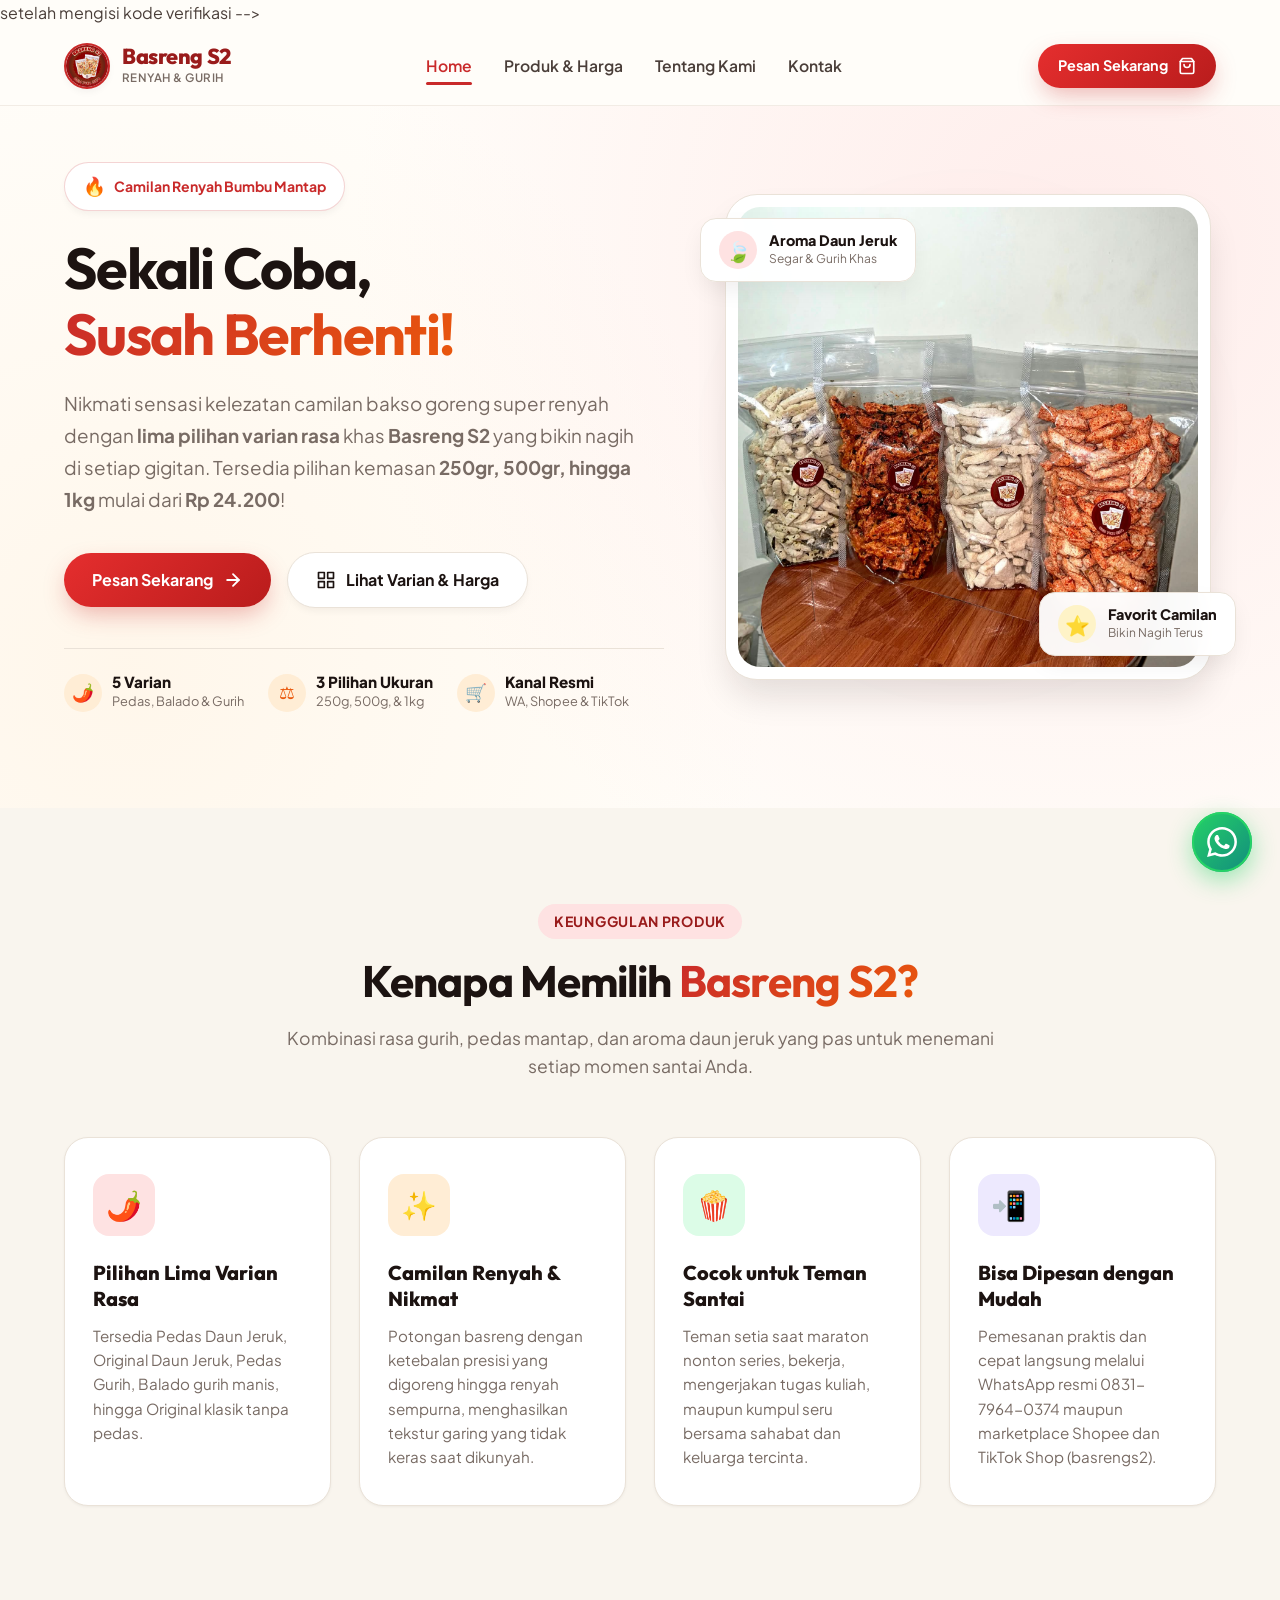
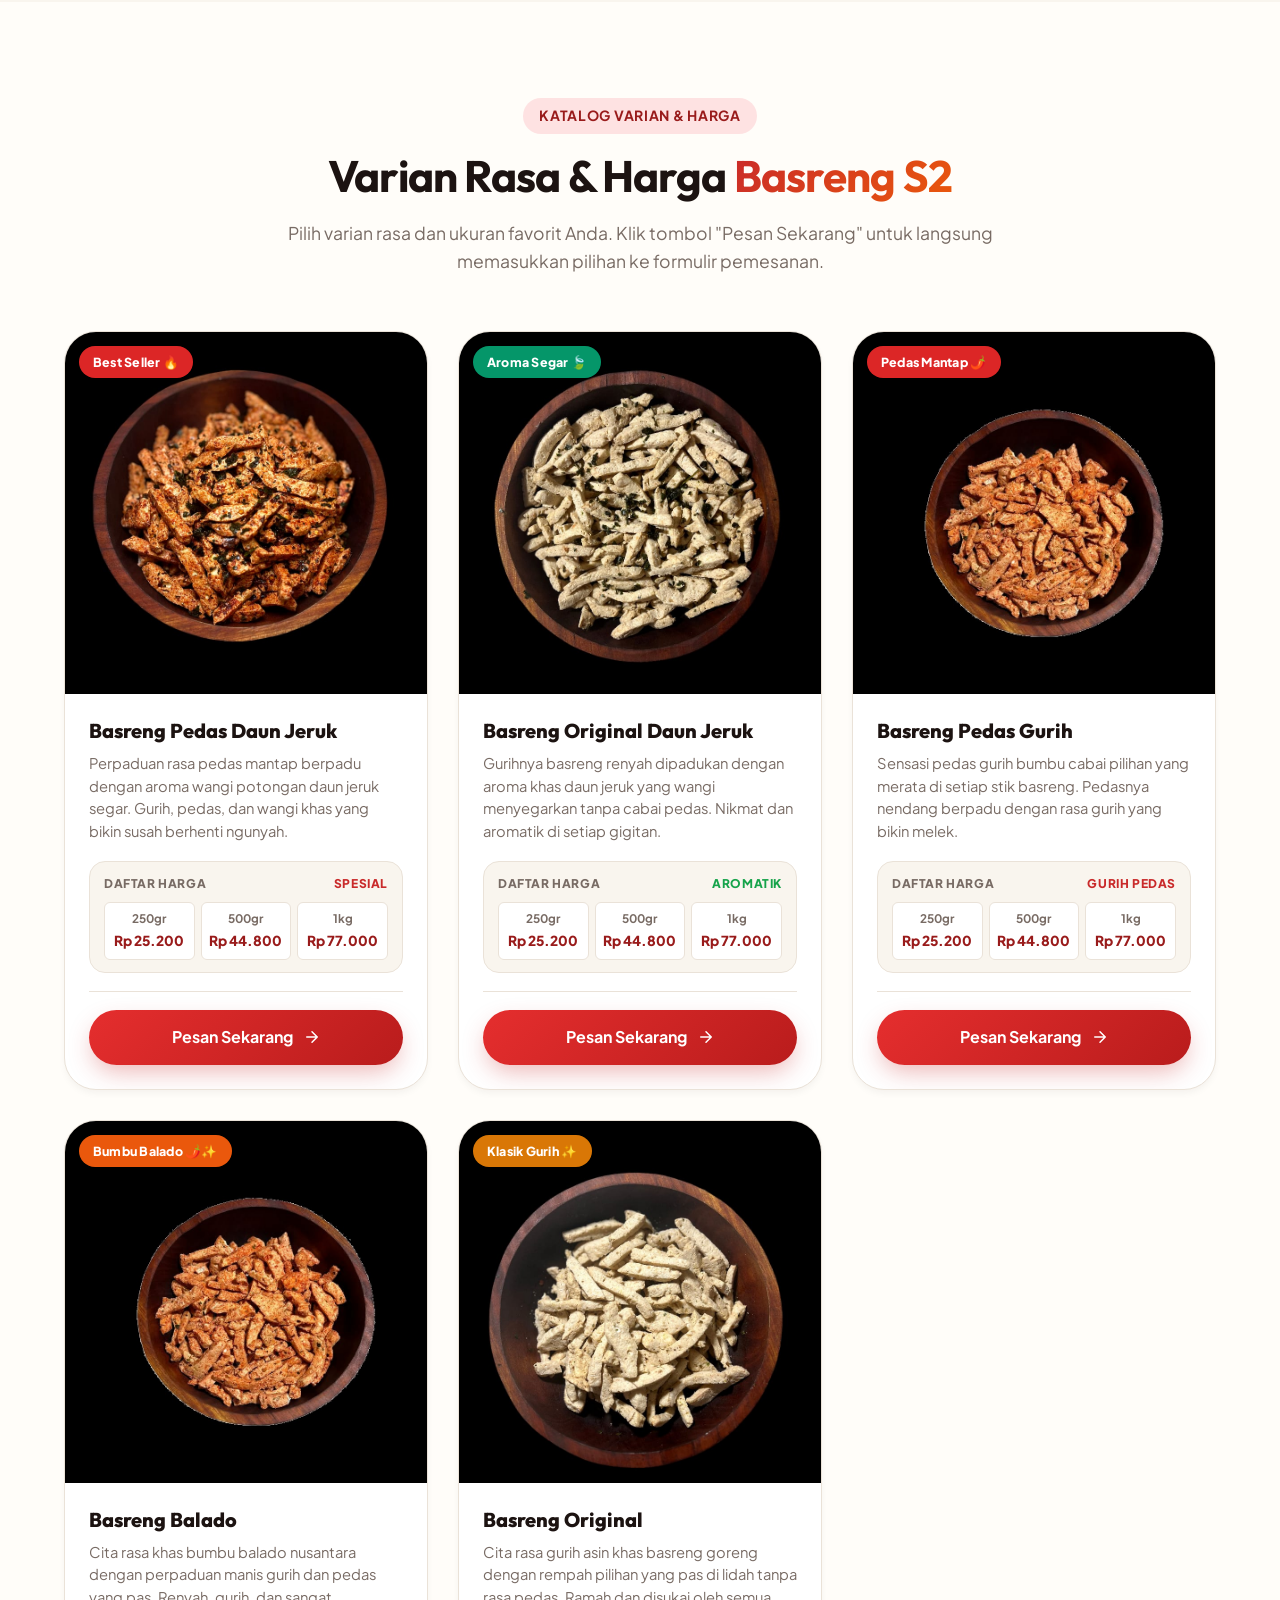
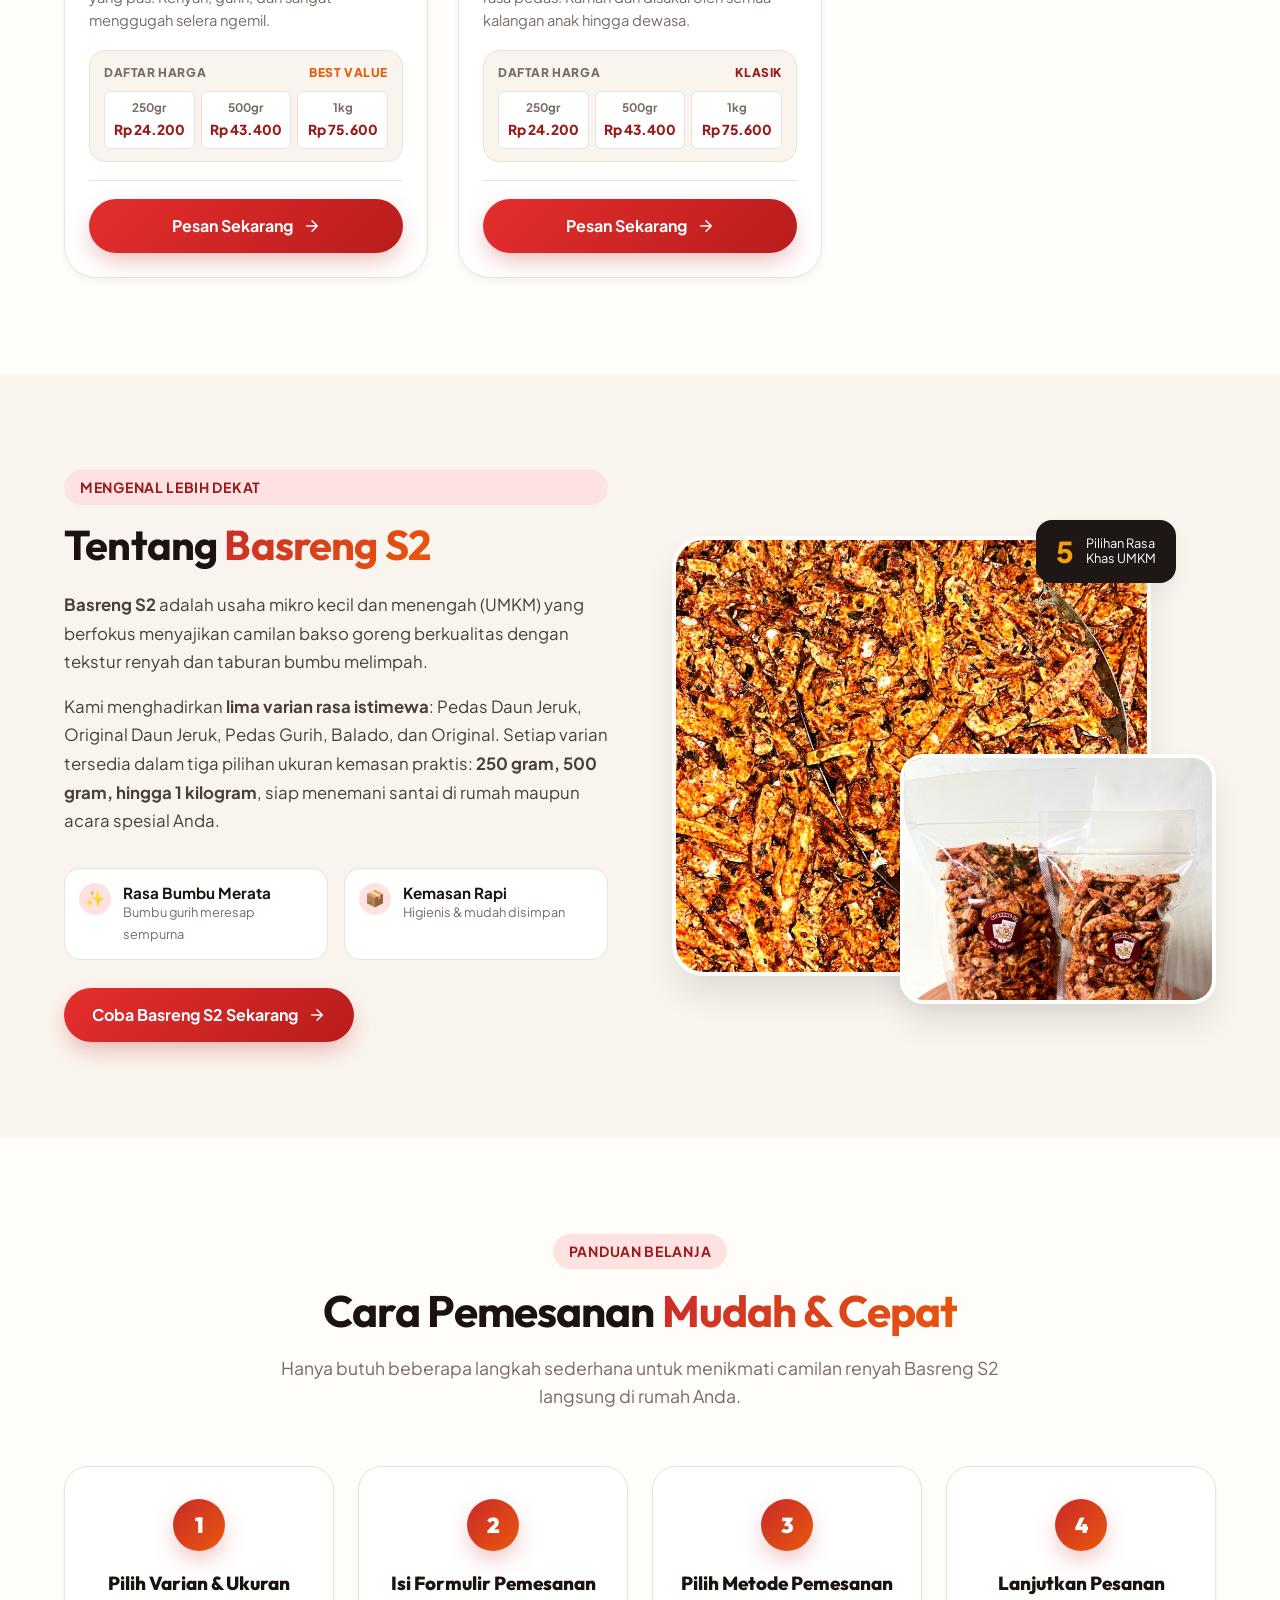
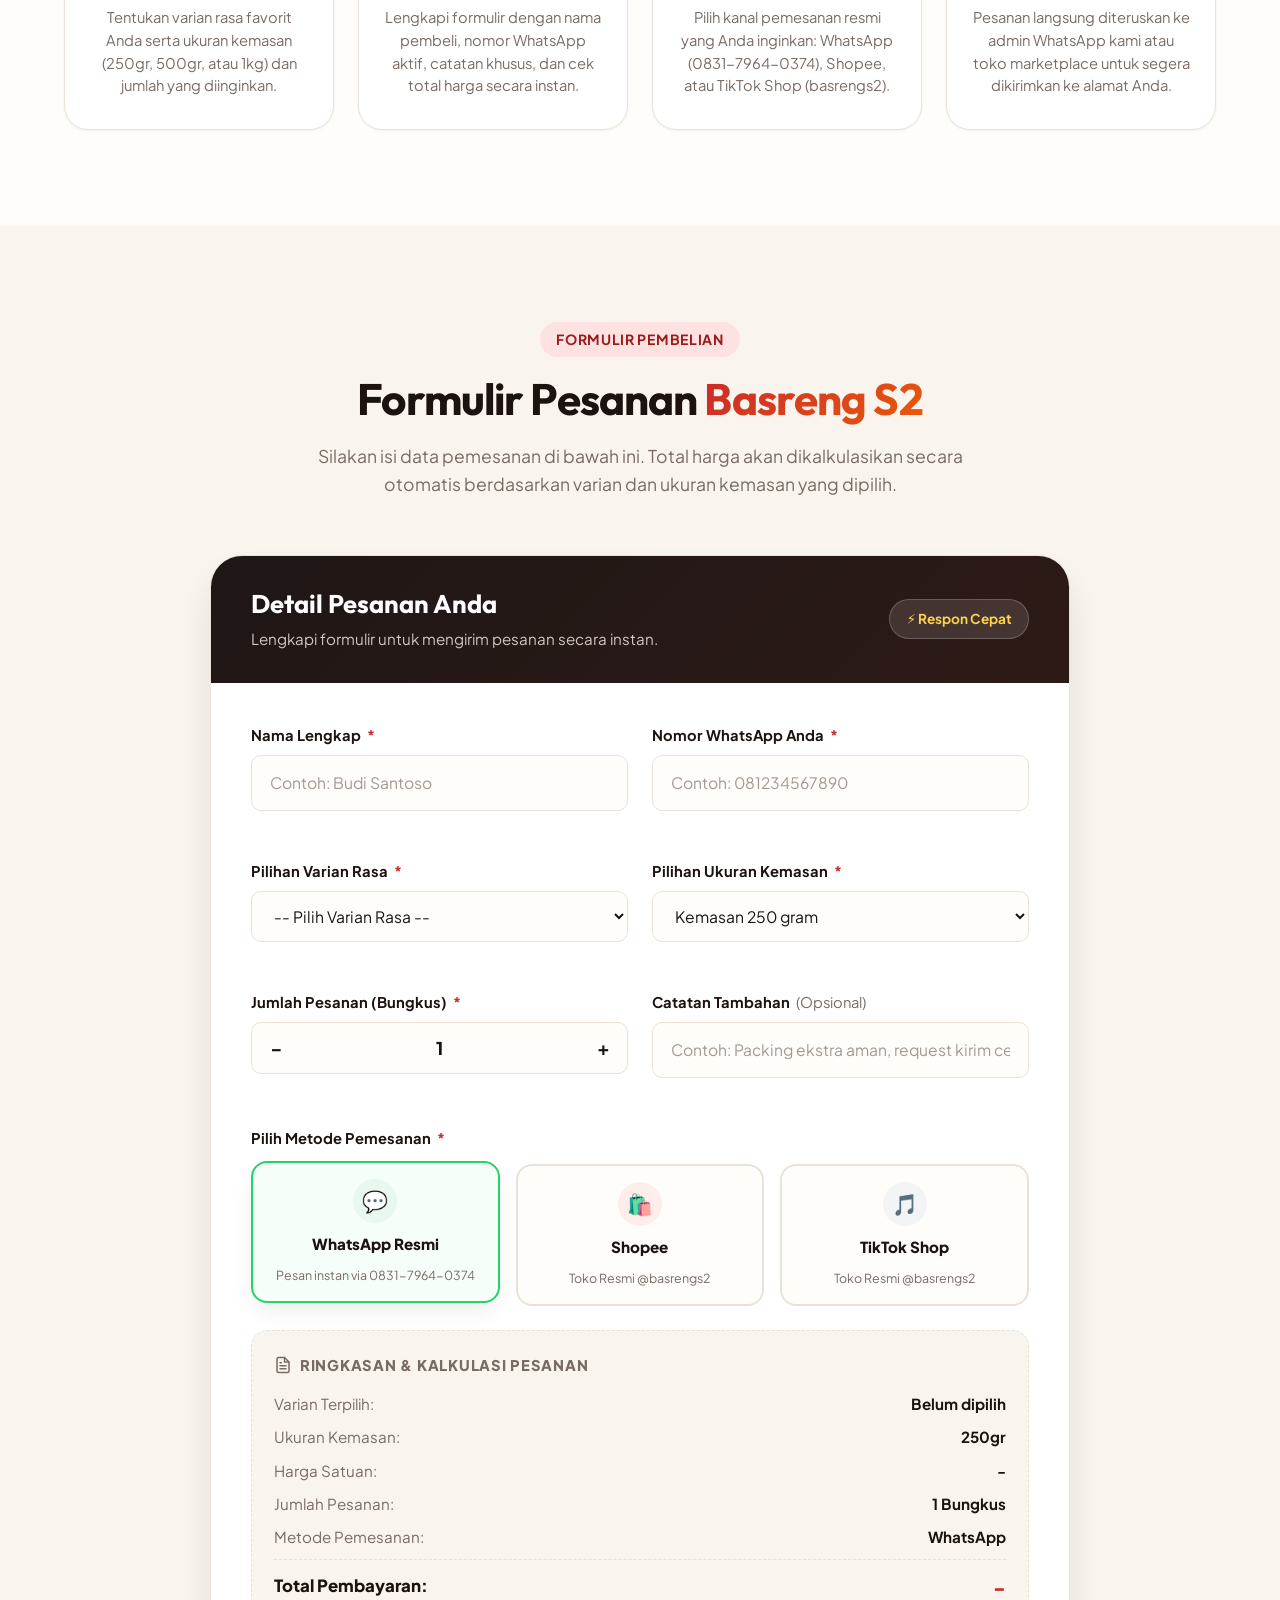
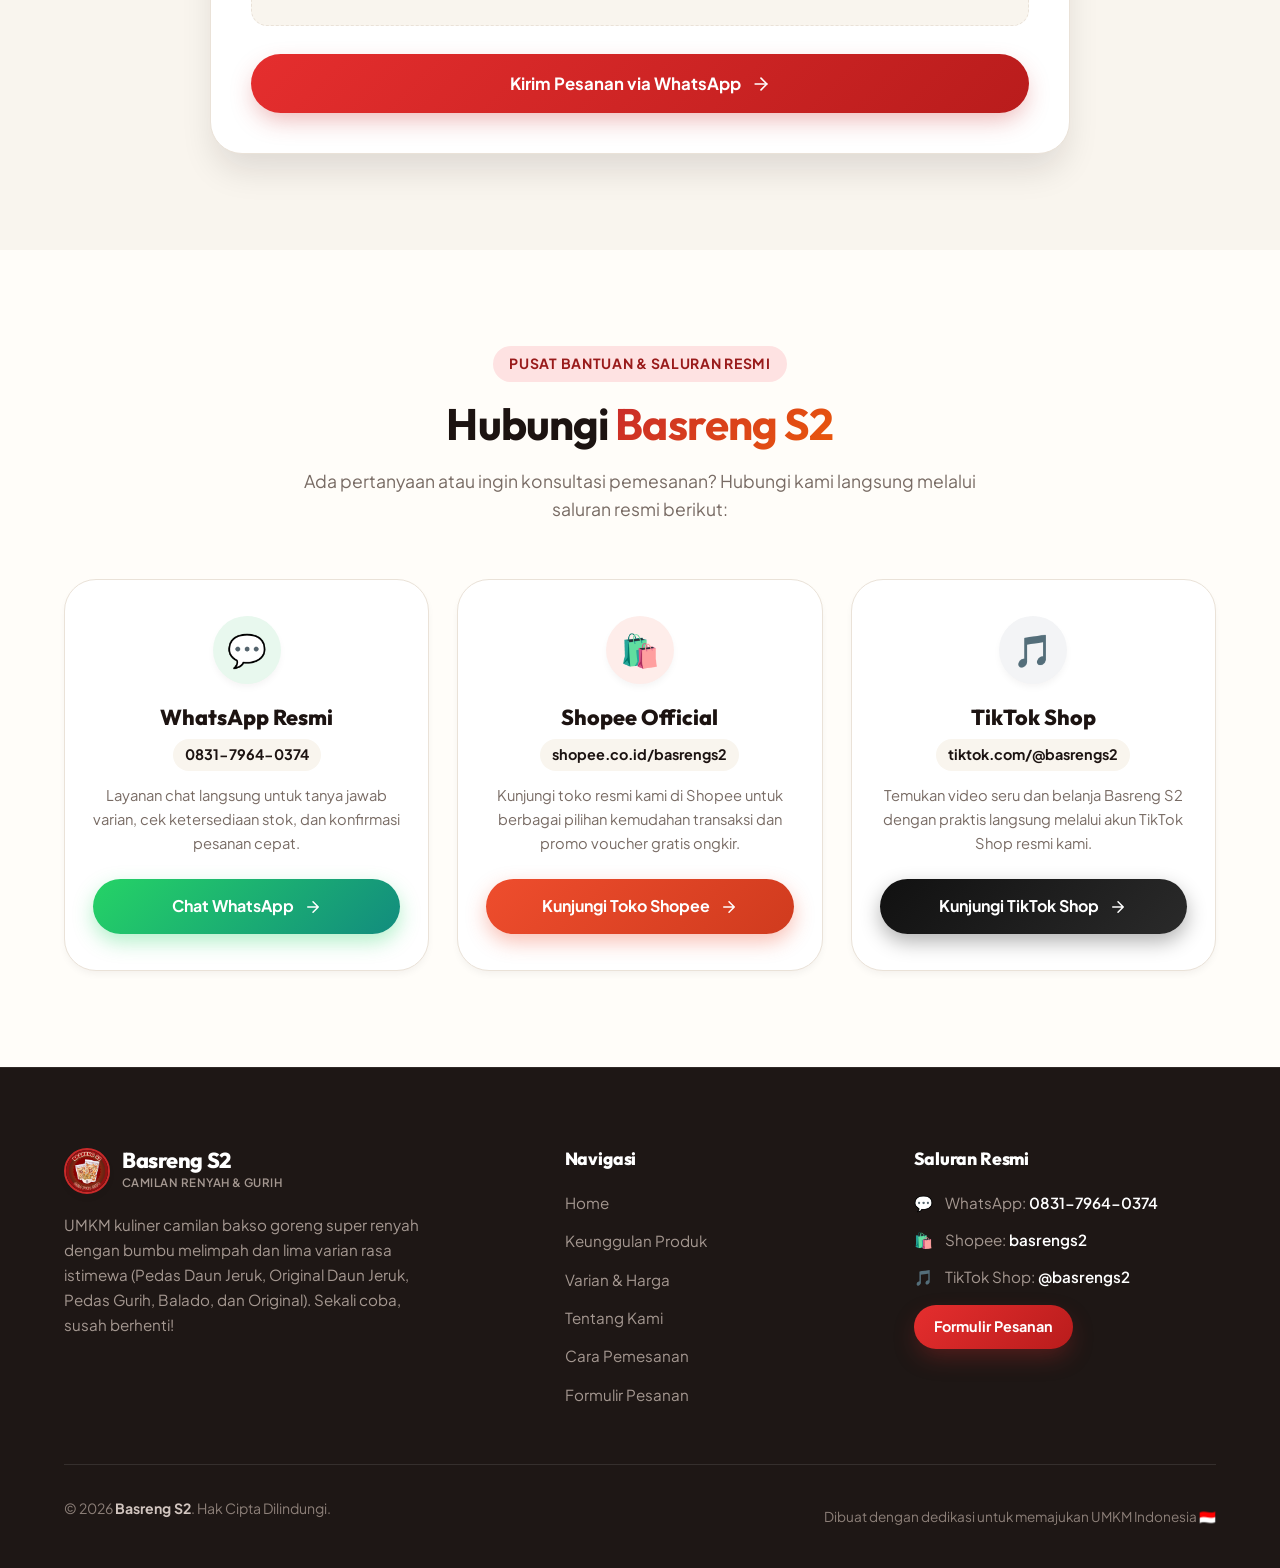
==== index.html @ bceb2425 "Add Schema.org JSON-LD structured data" ====
<!DOCTYPE html>
<html lang="id">
<head>
  <meta charset="UTF-8">
  <meta name="viewport" content="width=device-width, initial-scale=1.0">
  <meta name="description" content="Basreng S2 - Camilan bakso goreng super renyah dan gurih dengan 5 pilihan varian rasa favorit: Pedas Daun Jeruk, Original Daun Jeruk, Pedas Gurih, Balado, dan Original. Tersedia ukuran 250gr, 500gr, & 1kg. Sekali coba, susah berhenti!">
  <meta name="keywords" content="Basreng S2, basreng pedas daun jeruk, basreng balado, basreng pedas gurih, basreng original daun jeruk, basreng renyah, camilan gurih, UMKM basreng">
  <meta name="author" content="Basreng S2">

  <!-- Open Graph Meta Tags -->
  <meta property="og:title" content="Basreng S2 - Sekali Coba, Susah Berhenti!">
  <meta property="og:description" content="Camilan bakso goreng super renyah dengan 5 pilihan varian rasa nikmat dan 3 pilihan kemasan (250gr, 500gr, 1kg). Pesan mudah via WhatsApp, Shopee & TikTok Shop.">
  <meta property="og:image" content="img/foto5.jpeg">
  <meta property="og:type" content="website">

  <title>Basreng S2 - Sekali Coba, Susah Berhenti! | Camilan Bakso Goreng Renyah</title>

  <!-- Favicon -->
  <link rel="icon" type="image/png" href="img/favicon.png">

  <!-- Google Search Console Verification: Hapus tanda komentar <!-- dan --> setelah mengisi kode verifikasi -->
  <!-- <meta name="google-site-verification" content="ISI_KODE_DARI_GOOGLE"> -->

  <!-- Main Stylesheet -->
  <link rel="stylesheet" href="css/style.css">

  <!-- Schema.org Structured Data (JSON-LD) -->
  <script type="application/ld+json">
  {
    "@context": "https://schema.org",
    "@type": "Organization",
    "name": "Basreng S2",
    "url": "https://basrengs2.vercel.app/",
    "logo": "https://basrengs2.vercel.app/img/logo.png",
    "description": "Basreng S2 - Camilan bakso goreng super renyah dan gurih dengan 5 pilihan varian rasa favorit: Pedas Daun Jeruk, Original Daun Jeruk, Pedas Gurih, Balado, dan Original.",
    "telephone": "+6283179640374",
    "contactPoint": {
      "@type": "ContactPoint",
      "contactType": "customer service",
      "telephone": "+62-831-7964-0374",
      "availableLanguage": "Indonesian"
    },
    "sameAs": [
      "https://shopee.co.id/basrengs2",
      "https://www.tiktok.com/@basrengs2"
    ]
  }
  </script>
</head>
<body>

  <!-- ========================================================================
       A. NAVBAR
       ======================================================================== -->
  <header class="site-header" id="navbar">
    <div class="container navbar-container">
      <!-- Brand Logo -->
      <a href="#home" class="brand-logo" aria-label="Beranda Basreng S2">
        <div class="brand-emblem">
          <img src="img/logo-circle.png" alt="Logo Basreng S2" width="46" height="46">
        </div>
        <div class="brand-text">
          <span class="brand-name">Basreng S2</span>
          <span class="brand-tagline">Renyah & Gurih</span>
        </div>
      </a>

      <!-- Navigation Links -->
      <nav class="nav-menu" id="nav-menu" aria-label="Menu Utama">
        <a href="#home" class="nav-link active">Home</a>
        <a href="#katalog" class="nav-link">Produk & Harga</a>
        <a href="#tentang" class="nav-link">Tentang Kami</a>
        <a href="#kontak" class="nav-link">Kontak</a>
      </nav>

      <!-- Action Button & Mobile Hamburger -->
      <div class="nav-actions">
        <a href="#order" class="btn btn-primary btn-sm">
          <span>Pesan Sekarang</span>
          <svg width="18" height="18" viewBox="0 0 24 24" fill="none" stroke="currentColor" stroke-width="2.2" stroke-linecap="round" stroke-linejoin="round">
            <path d="M6 2L3 6v14a2 2 0 0 0 2 2h14a2 2 0 0 0 2-2V6l-3-4z"></path>
            <line x1="3" y1="6" x2="21" y2="6"></line>
            <path d="M16 10a4 4 0 0 1-8 0"></path>
          </svg>
        </a>

        <!-- Mobile Menu Toggle Button -->
        <button class="mobile-toggle" aria-label="Buka Menu Navigasi" aria-expanded="false">
          <span></span>
          <span></span>
          <span></span>
        </button>
      </div>
    </div>
  </header>

  <main>
    <!-- ======================================================================
         B. HERO SECTION
         ====================================================================== -->
    <section class="hero-section" id="home">
      <div class="container">
        <div class="hero-grid">
          <!-- Text Content -->
          <div class="hero-content reveal-fade-up">
            <div class="hero-pill">
              <span class="fire-icon">🔥</span>
              <span>Camilan Renyah Bumbu Mantap</span>
            </div>

            <h1 class="hero-headline">
              Sekali Coba, <br>
              <span class="text-gradient">Susah Berhenti!</span>
            </h1>

            <p class="hero-subheadline">
              Nikmati sensasi kelezatan camilan bakso goreng super renyah dengan <strong>lima pilihan varian rasa</strong> khas <strong>Basreng S2</strong> yang bikin nagih di setiap gigitan. Tersedia pilihan kemasan <strong>250gr, 500gr, hingga 1kg</strong> mulai dari <strong>Rp 24.200</strong>!
            </p>

            <div class="hero-ctas">
              <a href="#order" class="btn btn-primary">
                <span>Pesan Sekarang</span>
                <svg width="20" height="20" viewBox="0 0 24 24" fill="none" stroke="currentColor" stroke-width="2.2" stroke-linecap="round" stroke-linejoin="round">
                  <line x1="5" y1="12" x2="19" y2="12"></line>
                  <polyline points="12 5 19 12 12 19"></polyline>
                </svg>
              </a>
              <a href="#katalog" class="btn btn-secondary">
                <svg width="20" height="20" viewBox="0 0 24 24" fill="none" stroke="currentColor" stroke-width="2" stroke-linecap="round" stroke-linejoin="round">
                  <rect x="3" y="3" width="7" height="7"></rect>
                  <rect x="14" y="3" width="7" height="7"></rect>
                  <rect x="14" y="14" width="7" height="7"></rect>
                  <rect x="3" y="14" width="7" height="7"></rect>
                </svg>
                <span>Lihat Varian & Harga</span>
              </a>
            </div>

            <!-- Trust Bar / Highlights -->
            <div class="hero-trust-bar">
              <div class="trust-item">
                <div class="trust-item-icon">🌶️</div>
                <div class="trust-item-text">
                  <span class="trust-title">5 Varian</span>
                  <span class="trust-desc">Pedas, Balado & Gurih</span>
                </div>
              </div>
              <div class="trust-item">
                <div class="trust-item-icon">⚖️</div>
                <div class="trust-item-text">
                  <span class="trust-title">3 Pilihan Ukuran</span>
                  <span class="trust-desc">250g, 500g, & 1kg</span>
                </div>
              </div>
              <div class="trust-item">
                <div class="trust-item-icon">🛒</div>
                <div class="trust-item-text">
                  <span class="trust-title">Kanal Resmi</span>
                  <span class="trust-desc">WA, Shopee & TikTok</span>
                </div>
              </div>
            </div>
          </div>

          <!-- Hero Media Showcase -->
          <div class="hero-media-wrapper reveal-fade-up delay-200">
            <div class="hero-glow"></div>
            
            <!-- Floating Badge Top -->
            <div class="floating-badge badge-top">
              <div class="badge-icon chilli">🍃</div>
              <div>
                <div class="badge-text-title">Aroma Daun Jeruk</div>
                <div class="badge-text-sub">Segar & Gurih Khas</div>
              </div>
            </div>

            <!-- Main Hero Image -->
            <div class="hero-main-card">
              <img src="img/foto5.jpeg" alt="Lini Produk Basreng S2 dengan Varian Rasa Lengkap" width="600" height="460">
            </div>

            <!-- Floating Badge Bottom -->
            <div class="floating-badge badge-bottom">
              <div class="badge-icon star">⭐</div>
              <div>
                <div class="badge-text-title">Favorit Camilan</div>
                <div class="badge-text-sub">Bikin Nagih Terus</div>
              </div>
            </div>
          </div>
        </div>
      </div>
    </section>

    <!-- ======================================================================
         C. SECTION KEUNGGULAN
         ====================================================================== -->
    <section class="section section-alt" id="keunggulan">
      <div class="container">
        <div class="section-header reveal-fade-up">
          <span class="section-tag">Keunggulan Produk</span>
          <h2 class="section-title">Kenapa Memilih <span class="text-gradient">Basreng S2?</span></h2>
          <p class="section-subtitle">
            Kombinasi rasa gurih, pedas mantap, dan aroma daun jeruk yang pas untuk menemani setiap momen santai Anda.
          </p>
        </div>

        <div class="keunggulan-grid">
          <!-- Card 1 -->
          <div class="keunggulan-card reveal-fade-up delay-100">
            <div class="keunggulan-icon icon-bg-1">
              🌶️
            </div>
            <h3 class="keunggulan-title">Pilihan Lima Varian Rasa</h3>
            <p class="keunggulan-desc">
              Tersedia Pedas Daun Jeruk, Original Daun Jeruk, Pedas Gurih, Balado gurih manis, hingga Original klasik tanpa pedas.
            </p>
          </div>

          <!-- Card 2 -->
          <div class="keunggulan-card reveal-fade-up delay-200">
            <div class="keunggulan-icon icon-bg-2">
              ✨
            </div>
            <h3 class="keunggulan-title">Camilan Renyah & Nikmat</h3>
            <p class="keunggulan-desc">
              Potongan basreng dengan ketebalan presisi yang digoreng hingga renyah sempurna, menghasilkan tekstur garing yang tidak keras saat dikunyah.
            </p>
          </div>

          <!-- Card 3 -->
          <div class="keunggulan-card reveal-fade-up delay-300">
            <div class="keunggulan-icon icon-bg-3">
              🍿
            </div>
            <h3 class="keunggulan-title">Cocok untuk Teman Santai</h3>
            <p class="keunggulan-desc">
              Teman setia saat maraton nonton series, bekerja, mengerjakan tugas kuliah, maupun kumpul seru bersama sahabat dan keluarga tercinta.
            </p>
          </div>

          <!-- Card 4 -->
          <div class="keunggulan-card reveal-fade-up delay-400">
            <div class="keunggulan-icon icon-bg-4">
              📲
            </div>
            <h3 class="keunggulan-title">Bisa Dipesan dengan Mudah</h3>
            <p class="keunggulan-desc">
              Pemesanan praktis dan cepat langsung melalui WhatsApp resmi 0831-7964-0374 maupun marketplace Shopee dan TikTok Shop (basrengs2).
            </p>
          </div>
        </div>
      </div>
    </section>

    <!-- ======================================================================
         D. SECTION KATALOG PRODUK
         ====================================================================== -->
    <section class="section" id="katalog">
      <div class="container">
        <div class="section-header reveal-fade-up">
          <span class="section-tag">Katalog Varian & Harga</span>
          <h2 class="section-title">Varian Rasa & Harga <span class="text-gradient">Basreng S2</span></h2>
          <p class="section-subtitle">
            Pilih varian rasa dan ukuran favorit Anda. Klik tombol "Pesan Sekarang" untuk langsung memasukkan pilihan ke formulir pemesanan.
          </p>
        </div>

        <div class="katalog-grid">
          <!-- Varian 1: Basreng Pedas Daun Jeruk -->
          <article class="product-card reveal-fade-up delay-100">
            <div class="product-media">
              <span class="product-badge badge-pedas">Best Seller 🔥</span>
              <img src="img/pedasdaunjeruk.jpeg" alt="Basreng S2 Varian Pedas Daun Jeruk dalam mangkuk kayu" loading="lazy">
            </div>
            <div class="product-body">
              <h3 class="product-title">Basreng Pedas Daun Jeruk</h3>
              <p class="product-desc">
                Perpaduan rasa pedas mantap berpadu dengan aroma wangi potongan daun jeruk segar. Gurih, pedas, dan wangi khas yang bikin susah berhenti ngunyah.
              </p>
              
              <!-- Price Box -->
              <div class="product-price-box">
                <div class="price-box-title">
                  <span>Daftar Harga</span>
                  <span style="color:var(--color-primary); font-weight:800;">Spesial</span>
                </div>
                <div class="price-chips-grid">
                  <div class="price-chip">
                    <span class="price-chip-size">250gr</span>
                    <span class="price-chip-val">Rp 25.200</span>
                  </div>
                  <div class="price-chip">
                    <span class="price-chip-size">500gr</span>
                    <span class="price-chip-val">Rp 44.800</span>
                  </div>
                  <div class="price-chip">
                    <span class="price-chip-size">1kg</span>
                    <span class="price-chip-val">Rp 77.000</span>
                  </div>
                </div>
              </div>

              <div class="product-footer">
                <button type="button" class="btn btn-primary btn-block btn-order-variant" data-variant="Pedas Daun Jeruk" data-size="250gr">
                  <span>Pesan Sekarang</span>
                  <svg width="18" height="18" viewBox="0 0 24 24" fill="none" stroke="currentColor" stroke-width="2" stroke-linecap="round" stroke-linejoin="round"><path d="M5 12h14M12 5l7 7-7 7"/></svg>
                </button>
              </div>
            </div>
          </article>

          <!-- Varian 2: Basreng Original Daun Jeruk -->
          <article class="product-card reveal-fade-up delay-200">
            <div class="product-media">
              <span class="product-badge badge-daunjeruk">Aroma Segar 🍃</span>
              <img src="img/originaldaunjeruk.jpeg" alt="Basreng S2 Varian Original Daun Jeruk dalam mangkuk kayu" loading="lazy">
            </div>
            <div class="product-body">
              <h3 class="product-title">Basreng Original Daun Jeruk</h3>
              <p class="product-desc">
                Gurihnya basreng renyah dipadukan dengan aroma khas daun jeruk yang wangi menyegarkan tanpa cabai pedas. Nikmat dan aromatik di setiap gigitan.
              </p>
              
              <!-- Price Box -->
              <div class="product-price-box">
                <div class="price-box-title">
                  <span>Daftar Harga</span>
                  <span style="color:var(--color-leaf); font-weight:800;">Aromatik</span>
                </div>
                <div class="price-chips-grid">
                  <div class="price-chip">
                    <span class="price-chip-size">250gr</span>
                    <span class="price-chip-val">Rp 25.200</span>
                  </div>
                  <div class="price-chip">
                    <span class="price-chip-size">500gr</span>
                    <span class="price-chip-val">Rp 44.800</span>
                  </div>
                  <div class="price-chip">
                    <span class="price-chip-size">1kg</span>
                    <span class="price-chip-val">Rp 77.000</span>
                  </div>
                </div>
              </div>

              <div class="product-footer">
                <button type="button" class="btn btn-primary btn-block btn-order-variant" data-variant="Original Daun Jeruk" data-size="250gr">
                  <span>Pesan Sekarang</span>
                  <svg width="18" height="18" viewBox="0 0 24 24" fill="none" stroke="currentColor" stroke-width="2" stroke-linecap="round" stroke-linejoin="round"><path d="M5 12h14M12 5l7 7-7 7"/></svg>
                </button>
              </div>
            </div>
          </article>

          <!-- Varian 3: Basreng Pedas Gurih -->
          <article class="product-card reveal-fade-up delay-300">
            <div class="product-media">
              <span class="product-badge badge-pedas">Pedas Mantap 🌶️</span>
              <img src="img/pedasgurih-dark.jpg" alt="Basreng S2 Varian Pedas Gurih dalam mangkuk kayu" loading="lazy">
            </div>
            <div class="product-body">
              <h3 class="product-title">Basreng Pedas Gurih</h3>
              <p class="product-desc">
                Sensasi pedas gurih bumbu cabai pilihan yang merata di setiap stik basreng. Pedasnya nendang berpadu dengan rasa gurih yang bikin melek.
              </p>
              
              <!-- Price Box -->
              <div class="product-price-box">
                <div class="price-box-title">
                  <span>Daftar Harga</span>
                  <span style="color:var(--color-primary); font-weight:800;">Gurih Pedas</span>
                </div>
                <div class="price-chips-grid">
                  <div class="price-chip">
                    <span class="price-chip-size">250gr</span>
                    <span class="price-chip-val">Rp 25.200</span>
                  </div>
                  <div class="price-chip">
                    <span class="price-chip-size">500gr</span>
                    <span class="price-chip-val">Rp 44.800</span>
                  </div>
                  <div class="price-chip">
                    <span class="price-chip-size">1kg</span>
                    <span class="price-chip-val">Rp 77.000</span>
                  </div>
                </div>
              </div>

              <div class="product-footer">
                <button type="button" class="btn btn-primary btn-block btn-order-variant" data-variant="Pedas Gurih" data-size="250gr">
                  <span>Pesan Sekarang</span>
                  <svg width="18" height="18" viewBox="0 0 24 24" fill="none" stroke="currentColor" stroke-width="2" stroke-linecap="round" stroke-linejoin="round"><path d="M5 12h14M12 5l7 7-7 7"/></svg>
                </button>
              </div>
            </div>
          </article>

          <!-- Varian 4: Basreng Balado -->
          <article class="product-card reveal-fade-up delay-400">
            <div class="product-media">
              <span class="product-badge badge-balado">Bumbu Balado 🌶️✨</span>
              <img src="img/balado-dark.jpg" alt="Basreng S2 Varian Balado dalam mangkuk kayu" loading="lazy">
            </div>
            <div class="product-body">
              <h3 class="product-title">Basreng Balado</h3>
              <p class="product-desc">
                Cita rasa khas bumbu balado nusantara dengan perpaduan manis gurih dan pedas yang pas. Renyah, gurih, dan sangat menggugah selera ngemil.
              </p>
              
              <!-- Price Box -->
              <div class="product-price-box">
                <div class="price-box-title">
                  <span>Daftar Harga</span>
                  <span style="color:var(--color-accent); font-weight:800;">Best Value</span>
                </div>
                <div class="price-chips-grid">
                  <div class="price-chip">
                    <span class="price-chip-size">250gr</span>
                    <span class="price-chip-val">Rp 24.200</span>
                  </div>
                  <div class="price-chip">
                    <span class="price-chip-size">500gr</span>
                    <span class="price-chip-val">Rp 43.400</span>
                  </div>
                  <div class="price-chip">
                    <span class="price-chip-size">1kg</span>
                    <span class="price-chip-val">Rp 75.600</span>
                  </div>
                </div>
              </div>

              <div class="product-footer">
                <button type="button" class="btn btn-primary btn-block btn-order-variant" data-variant="Balado" data-size="250gr">
                  <span>Pesan Sekarang</span>
                  <svg width="18" height="18" viewBox="0 0 24 24" fill="none" stroke="currentColor" stroke-width="2" stroke-linecap="round" stroke-linejoin="round"><path d="M5 12h14M12 5l7 7-7 7"/></svg>
                </button>
              </div>
            </div>
          </article>

          <!-- Varian 5: Basreng Original -->
          <article class="product-card reveal-fade-up delay-400">
            <div class="product-media">
              <span class="product-badge badge-original">Klasik Gurih ✨</span>
              <img src="img/original.jpeg" alt="Basreng S2 Varian Original dalam mangkuk kayu" loading="lazy">
            </div>
            <div class="product-body">
              <h3 class="product-title">Basreng Original</h3>
              <p class="product-desc">
                Cita rasa gurih asin khas basreng goreng dengan rempah pilihan yang pas di lidah tanpa rasa pedas. Ramah dan disukai oleh semua kalangan anak hingga dewasa.
              </p>
              
              <!-- Price Box -->
              <div class="product-price-box">
                <div class="price-box-title">
                  <span>Daftar Harga</span>
                  <span style="color:var(--color-primary-dark); font-weight:800;">Klasik</span>
                </div>
                <div class="price-chips-grid">
                  <div class="price-chip">
                    <span class="price-chip-size">250gr</span>
                    <span class="price-chip-val">Rp 24.200</span>
                  </div>
                  <div class="price-chip">
                    <span class="price-chip-size">500gr</span>
                    <span class="price-chip-val">Rp 43.400</span>
                  </div>
                  <div class="price-chip">
                    <span class="price-chip-size">1kg</span>
                    <span class="price-chip-val">Rp 75.600</span>
                  </div>
                </div>
              </div>

              <div class="product-footer">
                <button type="button" class="btn btn-primary btn-block btn-order-variant" data-variant="Original" data-size="250gr">
                  <span>Pesan Sekarang</span>
                  <svg width="18" height="18" viewBox="0 0 24 24" fill="none" stroke="currentColor" stroke-width="2" stroke-linecap="round" stroke-linejoin="round"><path d="M5 12h14M12 5l7 7-7 7"/></svg>
                </button>
              </div>
            </div>
          </article>
        </div>
      </div>
    </section>

    <!-- ======================================================================
         E. SECTION TENTANG KAMI
         ====================================================================== -->
    <section class="section section-alt" id="tentang">
      <div class="container">
        <div class="about-grid">
          <!-- Text Content -->
          <div class="about-content reveal-fade-up">
            <span class="section-tag">Mengenal Lebih Dekat</span>
            <h2 class="about-title">Tentang <span class="text-gradient">Basreng S2</span></h2>
            
            <p class="about-text">
              <strong>Basreng S2</strong> adalah usaha mikro kecil dan menengah (UMKM) yang berfokus menyajikan camilan bakso goreng berkualitas dengan tekstur renyah dan taburan bumbu melimpah.
            </p>

            <p class="about-text">
              Kami menghadirkan <strong>lima varian rasa istimewa</strong>: Pedas Daun Jeruk, Original Daun Jeruk, Pedas Gurih, Balado, dan Original. Setiap varian tersedia dalam tiga pilihan ukuran kemasan praktis: <strong>250 gram, 500 gram, hingga 1 kilogram</strong>, siap menemani santai di rumah maupun acara spesial Anda.
            </p>

            <div class="about-features">
              <div class="about-feature-item">
                <div class="about-feature-icon">✨</div>
                <div>
                  <div class="about-feature-title">Rasa Bumbu Merata</div>
                  <div class="about-feature-desc">Bumbu gurih meresap sempurna</div>
                </div>
              </div>
              <div class="about-feature-item">
                <div class="about-feature-icon">📦</div>
                <div>
                  <div class="about-feature-title">Kemasan Rapi</div>
                  <div class="about-feature-desc">Higienis & mudah disimpan</div>
                </div>
              </div>
            </div>

            <div>
              <a href="#order" class="btn btn-primary">
                <span>Coba Basreng S2 Sekarang</span>
                <svg width="18" height="18" viewBox="0 0 24 24" fill="none" stroke="currentColor" stroke-width="2" stroke-linecap="round" stroke-linejoin="round"><path d="M5 12h14M12 5l7 7-7 7"/></svg>
              </a>
            </div>
          </div>

          <!-- Visual Showcase Composition -->
          <div class="about-visual reveal-fade-up delay-200">
            <!-- Badge -->
            <div class="about-experience-badge">
              <div class="exp-number">5</div>
              <div class="exp-label">Pilihan Rasa<br>Khas UMKM</div>
            </div>

            <!-- Primary Photo (Bumbu melimpah dalam wajan) -->
            <img class="about-image-primary" src="img/foto2.jpeg" alt="Basreng S2 saat dibumbui melimpah dalam wajan" loading="lazy">
            
            <!-- Secondary Photo (Kemasan standing pouch rapi) -->
            <img class="about-image-secondary" src="img/foto1.jpeg" alt="Kemasan standing pouch Basreng S2 yang higienis" loading="lazy">
          </div>
        </div>
      </div>
    </section>

    <!-- ======================================================================
         F. SECTION CARA PEMESANAN
         ====================================================================== -->
    <section class="section" id="cara-pesan">
      <div class="container">
        <div class="section-header reveal-fade-up">
          <span class="section-tag">Panduan Belanja</span>
          <h2 class="section-title">Cara Pemesanan <span class="text-gradient">Mudah & Cepat</span></h2>
          <p class="section-subtitle">
            Hanya butuh beberapa langkah sederhana untuk menikmati camilan renyah Basreng S2 langsung di rumah Anda.
          </p>
        </div>

        <div class="steps-grid">
          <!-- Step 1 -->
          <div class="step-card reveal-fade-up delay-100">
            <div class="step-badge">1</div>
            <h3 class="step-title">Pilih Varian & Ukuran</h3>
            <p class="step-desc">
              Tentukan varian rasa favorit Anda serta ukuran kemasan (250gr, 500gr, atau 1kg) dan jumlah yang diinginkan.
            </p>
          </div>

          <!-- Step 2 -->
          <div class="step-card reveal-fade-up delay-200">
            <div class="step-badge">2</div>
            <h3 class="step-title">Isi Formulir Pemesanan</h3>
            <p class="step-desc">
              Lengkapi formulir dengan nama pembeli, nomor WhatsApp aktif, catatan khusus, dan cek total harga secara instan.
            </p>
          </div>

          <!-- Step 3 -->
          <div class="step-card reveal-fade-up delay-300">
            <div class="step-badge">3</div>
            <h3 class="step-title">Pilih Metode Pemesanan</h3>
            <p class="step-desc">
              Pilih kanal pemesanan resmi yang Anda inginkan: WhatsApp (0831-7964-0374), Shopee, atau TikTok Shop (basrengs2).
            </p>
          </div>

          <!-- Step 4 -->
          <div class="step-card reveal-fade-up delay-400">
            <div class="step-badge">4</div>
            <h3 class="step-title">Lanjutkan Pesanan</h3>
            <p class="step-desc">
              Pesanan langsung diteruskan ke admin WhatsApp kami atau toko marketplace untuk segera dikirimkan ke alamat Anda.
            </p>
          </div>
        </div>
      </div>
    </section>

    <!-- ======================================================================
         G. FORMULIR PEMBELIAN
         ====================================================================== -->
    <section class="section section-alt order-section" id="order">
      <div class="container">
        <div class="section-header reveal-fade-up">
          <span class="section-tag">Formulir Pembelian</span>
          <h2 class="section-title">Formulir Pesanan <span class="text-gradient">Basreng S2</span></h2>
          <p class="section-subtitle">
            Silakan isi data pemesanan di bawah ini. Total harga akan dikalkulasikan secara otomatis berdasarkan varian dan ukuran kemasan yang dipilih.
          </p>
        </div>

        <div class="order-wrapper reveal-fade-up delay-100">
          <!-- Order Card Header -->
          <div class="order-header-bar">
            <div class="order-header-text">
              <h3>Detail Pesanan Anda</h3>
              <p>Lengkapi formulir untuk mengirim pesanan secara instan.</p>
            </div>
            <div class="order-badge-pill">
              <span>⚡ Respon Cepat</span>
            </div>
          </div>

          <!-- Order Form Body -->
          <div class="order-form-body">
            <form id="order-form" novalidate>
              <div class="form-grid">
                <!-- 1. Nama Pembeli -->
                <div class="form-group">
                  <label for="buyer_name" class="form-label">
                    Nama Lengkap <span class="required-star">*</span>
                  </label>
                  <input type="text" id="buyer_name" name="buyer_name" class="form-control" placeholder="Contoh: Budi Santoso" required autocomplete="name">
                  <span class="form-error-msg">Nama lengkap wajib diisi.</span>
                </div>

                <!-- 2. Nomor WhatsApp -->
                <div class="form-group">
                  <label for="buyer_phone" class="form-label">
                    Nomor WhatsApp Anda <span class="required-star">*</span>
                  </label>
                  <input type="tel" id="buyer_phone" name="buyer_phone" class="form-control" placeholder="Contoh: 081234567890" required autocomplete="tel">
                  <span class="form-error-msg">Nomor WhatsApp wajib diisi (minimal 8 digit).</span>
                </div>

                <!-- 3. Pilihan Varian Produk -->
                <div class="form-group">
                  <label for="product_variant" class="form-label">
                    Pilihan Varian Rasa <span class="required-star">*</span>
                  </label>
                  <select id="product_variant" name="product_variant" class="form-control" required>
                    <option value="" disabled selected>-- Pilih Varian Rasa --</option>
                    <option value="Pedas Daun Jeruk">Basreng Pedas Daun Jeruk 🔥</option>
                    <option value="Original Daun Jeruk">Basreng Original Daun Jeruk 🍃</option>
                    <option value="Pedas Gurih">Basreng Pedas Gurih 🌶️</option>
                    <option value="Balado">Basreng Balado 🌶️✨</option>
                    <option value="Original">Basreng Original ✨</option>
                  </select>
                  <span class="form-error-msg">Silakan pilih varian rasa yang diinginkan.</span>
                </div>

                <!-- 4. Pilihan Ukuran Kemasan -->
                <div class="form-group">
                  <label for="product_size" class="form-label">
                    Pilihan Ukuran Kemasan <span class="required-star">*</span>
                  </label>
                  <select id="product_size" name="product_size" class="form-control" required>
                    <option value="250gr" selected>Kemasan 250 gram</option>
                    <option value="500gr">Kemasan 500 gram (Setengah Kilo)</option>
                    <option value="1kg">Kemasan 1 Kilogram (Hemat)</option>
                  </select>
                  <span class="form-error-msg">Silakan pilih ukuran kemasan.</span>
                </div>

                <!-- 5. Jumlah Pesanan -->
                <div class="form-group">
                  <label for="order_quantity" class="form-label">
                    Jumlah Pesanan (Bungkus) <span class="required-star">*</span>
                  </label>
                  <div class="qty-stepper-container">
                    <button type="button" class="qty-btn" id="btn-qty-minus" aria-label="Kurangi Jumlah">−</button>
                    <input type="number" id="order_quantity" name="order_quantity" class="qty-input" value="1" min="1" required>
                    <button type="button" class="qty-btn" id="btn-qty-plus" aria-label="Tambah Jumlah">+</button>
                  </div>
                  <span class="form-error-msg">Jumlah pesanan minimal 1 bungkus.</span>
                </div>

                <!-- 6. Catatan Tambahan (Opsional) -->
                <div class="form-group">
                  <label for="order_notes" class="form-label">
                    Catatan Tambahan <span style="font-weight:400; color:var(--color-text-muted);">(Opsional)</span>
                  </label>
                  <input type="text" id="order_notes" name="order_notes" class="form-control" placeholder="Contoh: Packing ekstra aman, request kirim cepat...">
                </div>

                <!-- 7. Pilihan Metode Pemesanan -->
                <div class="form-group full-width">
                  <label class="form-label">
                    Pilih Metode Pemesanan <span class="required-star">*</span>
                  </label>
                  
                  <div class="method-selector-grid">
                    <!-- Option 1: WhatsApp -->
                    <label class="method-option method-wa">
                      <input type="radio" name="order_method" value="WhatsApp" checked>
                      <div class="method-card">
                        <div class="method-icon-box" style="background:#E8F8EE; color:#25D366;">
                          💬
                        </div>
                        <span class="method-title">WhatsApp Resmi</span>
                        <span class="method-desc">Pesan instan via 0831-7964-0374</span>
                      </div>
                    </label>

                    <!-- Option 2: Shopee -->
                    <label class="method-option method-shopee">
                      <input type="radio" name="order_method" value="Shopee">
                      <div class="method-card">
                        <div class="method-icon-box" style="background:#FEEDEA; color:#EE4D2D;">
                          🛍️
                        </div>
                        <span class="method-title">Shopee</span>
                        <span class="method-desc">Toko Resmi @basrengs2</span>
                      </div>
                    </label>

                    <!-- Option 3: TikTok Shop -->
                    <label class="method-option method-tiktok">
                      <input type="radio" name="order_method" value="TikTok Shop">
                      <div class="method-card">
                        <div class="method-icon-box" style="background:#F3F4F6; color:#111111;">
                          🎵
                        </div>
                        <span class="method-title">TikTok Shop</span>
                        <span class="method-desc">Toko Resmi @basrengs2</span>
                      </div>
                    </label>
                  </div>
                </div>
              </div>

              <!-- Order Summary Preview Box -->
              <div class="order-summary-box">
                <div class="summary-title">
                  <svg width="18" height="18" viewBox="0 0 24 24" fill="none" stroke="currentColor" stroke-width="2" stroke-linecap="round" stroke-linejoin="round"><path d="M14 2H6a2 2 0 0 0-2 2v16a2 2 0 0 0 2 2h12a2 2 0 0 0 2-2V8z"></path><polyline points="14 2 14 8 20 8"></polyline><line x1="16" y1="13" x2="8" y2="13"></line><line x1="16" y1="17" x2="8" y2="17"></line><polyline points="10 9 9 9 8 9"></polyline></svg>
                  <span>Ringkasan & Kalkulasi Pesanan</span>
                </div>
                <div class="summary-row">
                  <span class="summary-label">Varian Terpilih:</span>
                  <span class="summary-val" id="summary-variant">Belum dipilih</span>
                </div>
                <div class="summary-row">
                  <span class="summary-label">Ukuran Kemasan:</span>
                  <span class="summary-val" id="summary-size">250gr</span>
                </div>
                <div class="summary-row">
                  <span class="summary-label">Harga Satuan:</span>
                  <span class="summary-val" id="summary-unit-price">-</span>
                </div>
                <div class="summary-row">
                  <span class="summary-label">Jumlah Pesanan:</span>
                  <span class="summary-val" id="summary-qty">1 Bungkus</span>
                </div>
                <div class="summary-row">
                  <span class="summary-label">Metode Pemesanan:</span>
                  <span class="summary-val" id="summary-method">WhatsApp</span>
                </div>
                <div class="summary-row summary-total-row">
                  <span class="summary-label" style="font-weight:800; font-size:1.05rem; color:var(--color-text-title);">Total Pembayaran:</span>
                  <span class="summary-val summary-total-val" id="summary-total-price">-</span>
                </div>
              </div>

              <!-- Submit Button -->
              <button type="submit" id="order-submit-btn" class="btn btn-primary btn-block" style="padding: 16px 28px; font-size: 1.05rem;">
                <span>Kirim Pesanan via WhatsApp</span>
                <svg width="20" height="20" viewBox="0 0 24 24" fill="none" stroke="currentColor" stroke-width="2" stroke-linecap="round" stroke-linejoin="round">
                  <line x1="5" y1="12" x2="19" y2="12"></line>
                  <polyline points="12 5 19 12 12 19"></polyline>
                </svg>
              </button>
            </form>
          </div>
        </div>
      </div>
    </section>

    <!-- ======================================================================
         H. SECTION KONTAK
         ====================================================================== -->
    <section class="section" id="kontak">
      <div class="container">
        <div class="section-header reveal-fade-up">
          <span class="section-tag">Pusat Bantuan & Saluran Resmi</span>
          <h2 class="section-title">Hubungi <span class="text-gradient">Basreng S2</span></h2>
          <p class="section-subtitle">
            Ada pertanyaan atau ingin konsultasi pemesanan? Hubungi kami langsung melalui saluran resmi berikut:
          </p>
        </div>

        <div class="contact-grid">
          <!-- WhatsApp Card -->
          <div class="contact-card card-wa reveal-fade-up delay-100">
            <div class="contact-icon-wrapper">
              💬
            </div>
            <h3 class="contact-channel-title">WhatsApp Resmi</h3>
            <span class="contact-channel-handle">0831-7964-0374</span>
            <p class="contact-channel-info">
              Layanan chat langsung untuk tanya jawab varian, cek ketersediaan stok, dan konfirmasi pesanan cepat.
            </p>
            <button type="button" class="btn btn-whatsapp btn-block" id="btn-contact-wa">
              <span>Chat WhatsApp</span>
              <svg width="18" height="18" viewBox="0 0 24 24" fill="none" stroke="currentColor" stroke-width="2" stroke-linecap="round" stroke-linejoin="round"><path d="M5 12h14M12 5l7 7-7 7"/></svg>
            </button>
          </div>

          <!-- Shopee Card -->
          <div class="contact-card card-shopee reveal-fade-up delay-200">
            <div class="contact-icon-wrapper">
              🛍️
            </div>
            <h3 class="contact-channel-title">Shopee Official</h3>
            <span class="contact-channel-handle">shopee.co.id/basrengs2</span>
            <p class="contact-channel-info">
              Kunjungi toko resmi kami di Shopee untuk berbagai pilihan kemudahan transaksi dan promo voucher gratis ongkir.
            </p>
            <button type="button" class="btn btn-shopee btn-block" id="btn-contact-shopee">
              <span>Kunjungi Toko Shopee</span>
              <svg width="18" height="18" viewBox="0 0 24 24" fill="none" stroke="currentColor" stroke-width="2" stroke-linecap="round" stroke-linejoin="round"><path d="M5 12h14M12 5l7 7-7 7"/></svg>
            </button>
          </div>

          <!-- TikTok Shop Card -->
          <div class="contact-card card-tiktok reveal-fade-up delay-300">
            <div class="contact-icon-wrapper">
              🎵
            </div>
            <h3 class="contact-channel-title">TikTok Shop</h3>
            <span class="contact-channel-handle">tiktok.com/@basrengs2</span>
            <p class="contact-channel-info">
              Temukan video seru dan belanja Basreng S2 dengan praktis langsung melalui akun TikTok Shop resmi kami.
            </p>
            <button type="button" class="btn btn-tiktok btn-block" id="btn-contact-tiktok">
              <span>Kunjungi TikTok Shop</span>
              <svg width="18" height="18" viewBox="0 0 24 24" fill="none" stroke="currentColor" stroke-width="2" stroke-linecap="round" stroke-linejoin="round"><path d="M5 12h14M12 5l7 7-7 7"/></svg>
            </button>
          </div>
        </div>
      </div>
    </section>
  </main>

  <!-- ========================================================================
       I. FOOTER
       ======================================================================== -->
  <footer class="site-footer">
    <div class="container">
      <div class="footer-top-grid">
        <!-- Brand Info -->
        <div class="footer-brand">
          <a href="#home" class="brand-logo" aria-label="Basreng S2 Footer">
            <div class="brand-emblem">
              <img src="img/logo-circle.png" alt="Logo Basreng S2" width="46" height="46">
            </div>
            <div class="brand-text">
              <span class="brand-name">Basreng S2</span>
              <span class="brand-tagline">Camilan Renyah & Gurih</span>
            </div>
          </a>
          <p class="footer-about-text">
            UMKM kuliner camilan bakso goreng super renyah dengan bumbu melimpah dan lima varian rasa istimewa (Pedas Daun Jeruk, Original Daun Jeruk, Pedas Gurih, Balado, dan Original). Sekali coba, susah berhenti!
          </p>
        </div>

        <!-- Quick Links -->
        <div>
          <h4 class="footer-column-title">Navigasi</h4>
          <ul class="footer-links">
            <li><a href="#home" class="footer-link">Home</a></li>
            <li><a href="#keunggulan" class="footer-link">Keunggulan Produk</a></li>
            <li><a href="#katalog" class="footer-link">Varian & Harga</a></li>
            <li><a href="#tentang" class="footer-link">Tentang Kami</a></li>
            <li><a href="#cara-pesan" class="footer-link">Cara Pemesanan</a></li>
            <li><a href="#order" class="footer-link">Formulir Pesanan</a></li>
          </ul>
        </div>

        <!-- Channel & Contacts -->
        <div>
          <h4 class="footer-column-title">Saluran Resmi</h4>
          <div class="footer-contact-item">
            <span>💬</span>
            <span>WhatsApp: <a href="https://wa.me/6283179640374" target="_blank" rel="noopener">0831-7964-0374</a></span>
          </div>
          <div class="footer-contact-item">
            <span>🛍️</span>
            <span>Shopee: <a href="https://shopee.co.id/basrengs2" target="_blank" rel="noopener">basrengs2</a></span>
          </div>
          <div class="footer-contact-item">
            <span>🎵</span>
            <span>TikTok Shop: <a href="https://www.tiktok.com/@basrengs2" target="_blank" rel="noopener">@basrengs2</a></span>
          </div>
          <div style="margin-top: 16px;">
            <a href="#order" class="btn btn-primary btn-sm">Formulir Pesanan</a>
          </div>
        </div>
      </div>

      <!-- Footer Bottom -->
      <div class="footer-bottom">
        <p class="footer-copyright">
          &copy; 2026 <strong>Basreng S2</strong>. Hak Cipta Dilindungi.
        </p>
        <p style="font-size:0.85rem;">
          Dibuat dengan dedikasi untuk memajukan UMKM Indonesia 🇮🇩
        </p>
      </div>
    </div>
  </footer>

  <!-- ========================================================================
       FLOATING WHATSAPP BUTTON
       ======================================================================== -->
  <div class="floating-whatsapp">
    <span class="floating-wa-tooltip">Chat WhatsApp (0831-7964-0374)</span>
    <button class="floating-wa-btn" id="floating-wa-btn" aria-label="Hubungi WhatsApp Basreng S2">
      <svg width="30" height="30" viewBox="0 0 24 24" fill="currentColor">
        <path d="M.057 24l1.687-6.163c-1.041-1.804-1.588-3.849-1.587-5.946.003-6.556 5.338-11.891 11.893-11.891 3.181.001 6.167 1.24 8.413 3.488 2.245 2.248 3.481 5.236 3.48 8.414-.003 6.557-5.338 11.892-11.893 11.892-1.99-.001-3.951-.5-5.688-1.448l-6.305 1.654zm6.597-3.807c1.676.995 3.276 1.591 5.392 1.592 5.448 0 9.886-4.434 9.889-9.885.002-5.462-4.415-9.89-9.881-9.892-5.452 0-9.887 4.434-9.889 9.884-.001 2.225.651 3.891 1.746 5.634l-.999 3.648 3.742-.981zm11.387-5.464c-.074-.124-.272-.198-.57-.347-.297-.149-1.758-.868-2.031-.967-.272-.099-.47-.149-.669.149-.198.297-.768.967-.941 1.165-.173.198-.347.223-.644.074-.297-.149-1.255-.462-2.39-1.475-.883-.788-1.48-1.761-1.653-2.059-.173-.297-.018-.458.13-.606.134-.133.297-.347.446-.521.151-.172.2-.296.3-.495.099-.198.05-.372-.025-.521-.075-.148-.669-1.611-.916-2.206-.242-.579-.487-.501-.669-.51l-.57-.01c-.198 0-.52.074-.792.372s-1.04 1.016-1.04 2.479 1.065 2.876 1.213 3.074c.149.198 2.095 3.2 5.076 4.487.709.306 1.263.489 1.694.626.712.226 1.36.194 1.872.118.571-.085 1.758-.719 2.006-1.413.248-.695.248-1.29.173-1.414z"/>
      </svg>
    </button>
  </div>

  <!-- JavaScript File -->
  <script src="js/app.js"></script>
</body>
</html>
---- css/style.css ----
/* ==========================================================================
   Basreng S2 - Official Landing Page Stylesheet
   Modern, Clean, Fresh & Spicy UMKM Snack Aesthetics
   ========================================================================== */

/* --- Google Fonts Import --- */
@import url('https://fonts.googleapis.com/css2?family=Plus+Jakarta+Sans:wght@400;500;600;700;800&family=Outfit:wght@600;700;800;900&display=swap');

/* --- Root Variables & Theme System --- */
:root {
  /* Brand Color Palette */
  --color-primary: #C92A2A;          /* Authentic Chilli Red */
  --color-primary-dark: #991B1B;     /* Deep Red */
  --color-primary-light: #FEE2E2;    /* Soft Red Tint */
  --color-primary-hover: #B91C1C;
  --color-accent: #EA580C;           /* Spicy Orange */
  --color-accent-light: #FFEDD5;     /* Warm Peach Tint */
  --color-accent-dark: #C2410C;
  --color-leaf: #16A34A;             /* Fresh Daun Jeruk Green */
  --color-leaf-light: #DCFCE7;

  /* Neutral & Surface Colors */
  --color-bg-page: #FFFDF9;          /* Warm Cream / Ivory Background */
  --color-bg-surface: #FFFFFF;       /* Pure White Card */
  --color-bg-alt: #F9F5EE;           /* Subtle Warm Section Alt */
  --color-bg-dark: #1E1715;          /* Deep Charcoal/Dark Accent */
  --color-bg-card-dark: #27201D;

  /* Typography Colors */
  --color-text-title: #1C1311;       /* Near Black with warm tone */
  --color-text-body: #4A3E39;        /* Warm Dark Slate for high readability */
  --color-text-muted: #786B64;       /* Subtle Muted Gray-Brown */
  --color-text-light: #A59891;

  /* Border & Dividers */
  --color-border: #EAE2D8;
  --color-border-hover: #D4C6B8;
  --color-border-focus: #C92A2A;

  /* Elevation Shadows */
  --shadow-xs: 0 1px 3px rgba(28, 19, 17, 0.05);
  --shadow-sm: 0 4px 8px -2px rgba(28, 19, 17, 0.06);
  --shadow-md: 0 10px 25px -4px rgba(28, 19, 17, 0.08);
  --shadow-lg: 0 20px 35px -5px rgba(28, 19, 17, 0.12);
  --shadow-primary: 0 10px 24px -4px rgba(201, 42, 42, 0.35);
  --shadow-accent: 0 10px 24px -4px rgba(234, 88, 12, 0.32);

  /* Border Radii */
  --radius-xs: 6px;
  --radius-sm: 10px;
  --radius-md: 16px;
  --radius-lg: 24px;
  --radius-xl: 32px;
  --radius-full: 9999px;

  /* Transitions */
  --transition-fast: 0.18s ease;
  --transition-normal: 0.28s cubic-bezier(0.4, 0, 0.2, 1);
  --transition-bounce: 0.4s cubic-bezier(0.34, 1.56, 0.64, 1);

  /* Container */
  --container-max-width: 1200px;
  --header-height: 80px;
}

/* --- Base Reset & Typography --- */
*, *::before, *::after {
  box-sizing: border-box;
  margin: 0;
  padding: 0;
}

html {
  scroll-behavior: smooth;
  scroll-padding-top: calc(var(--header-height) + 16px);
  font-size: 16px;
  -webkit-font-smoothing: antialiased;
  -moz-osx-font-smoothing: grayscale;
}

body {
  font-family: 'Plus Jakarta Sans', system-ui, -apple-system, BlinkMacSystemFont, 'Segoe UI', Roboto, sans-serif;
  background-color: var(--color-bg-page);
  color: var(--color-text-body);
  line-height: 1.65;
  overflow-x: hidden;
  position: relative;
}

h1, h2, h3, h4, h5, h6 {
  font-family: 'Outfit', 'Plus Jakarta Sans', sans-serif;
  color: var(--color-text-title);
  line-height: 1.25;
  font-weight: 700;
}

p {
  margin-bottom: 1rem;
}

p:last-child {
  margin-bottom: 0;
}

a {
  color: inherit;
  text-decoration: none;
  transition: color var(--transition-fast);
}

img {
  max-width: 100%;
  height: auto;
  display: block;
}

button, input, select, textarea {
  font: inherit;
}

button {
  cursor: pointer;
  border: none;
  background: none;
}

ul, ol {
  list-style: none;
}

/* --- Layout Utility Classes --- */
.container {
  width: 100%;
  max-width: var(--container-max-width);
  margin-left: auto;
  margin-right: auto;
  padding-left: 24px;
  padding-right: 24px;
}

.section {
  padding: 96px 0;
  position: relative;
}

.section-alt {
  background-color: var(--color-bg-alt);
}

.section-header {
  text-align: center;
  max-width: 720px;
  margin: 0 auto 56px auto;
}

.section-tag {
  display: inline-flex;
  align-items: center;
  gap: 8px;
  padding: 6px 16px;
  background-color: var(--color-primary-light);
  color: var(--color-primary-dark);
  font-size: 0.875rem;
  font-weight: 700;
  text-transform: uppercase;
  letter-spacing: 0.05em;
  border-radius: var(--radius-full);
  margin-bottom: 14px;
}

.section-title {
  font-size: clamp(2rem, 3.8vw, 2.75rem);
  letter-spacing: -0.02em;
  margin-bottom: 16px;
}

.section-subtitle {
  font-size: 1.1rem;
  color: var(--color-text-muted);
  line-height: 1.6;
}

/* Gradient highlight on text */
.text-gradient {
  background: linear-gradient(135deg, var(--color-primary) 0%, var(--color-accent) 100%);
  -webkit-background-clip: text;
  -webkit-text-fill-color: transparent;
  background-clip: text;
}

/* --- Buttons System --- */
.btn {
  display: inline-flex;
  align-items: center;
  justify-content: center;
  gap: 10px;
  padding: 14px 28px;
  font-weight: 700;
  font-size: 1rem;
  border-radius: var(--radius-full);
  transition: all var(--transition-normal);
  text-align: center;
  position: relative;
  white-space: nowrap;
}

.btn-primary {
  background: linear-gradient(135deg, #E52E2E 0%, #B91C1C 100%);
  color: #FFFFFF;
  box-shadow: var(--shadow-primary);
}

.btn-primary:hover {
  background: linear-gradient(135deg, #EF4444 0%, #991B1B 100%);
  transform: translateY(-2px);
  box-shadow: 0 14px 28px -4px rgba(201, 42, 42, 0.45);
}

.btn-primary:active {
  transform: translateY(0);
}

.btn-secondary {
  background-color: #FFFFFF;
  color: var(--color-text-title);
  border: 1.5px solid var(--color-border);
  box-shadow: var(--shadow-sm);
}

.btn-secondary:hover {
  border-color: var(--color-primary);
  color: var(--color-primary);
  background-color: #FFFDFD;
  transform: translateY(-2px);
  box-shadow: var(--shadow-md);
}

.btn-outline {
  background: transparent;
  color: var(--color-primary);
  border: 2px solid var(--color-primary);
}

.btn-outline:hover {
  background: var(--color-primary);
  color: #FFFFFF;
  transform: translateY(-2px);
  box-shadow: var(--shadow-primary);
}

.btn-whatsapp {
  background: linear-gradient(135deg, #25D366 0%, #128C7E 100%);
  color: #FFFFFF;
  box-shadow: 0 8px 20px rgba(37, 211, 102, 0.35);
}

.btn-whatsapp:hover {
  transform: translateY(-2px);
  box-shadow: 0 12px 24px rgba(37, 211, 102, 0.45);
}

.btn-shopee {
  background: linear-gradient(135deg, #EE4D2D 0%, #D03B1E 100%);
  color: #FFFFFF;
  box-shadow: 0 8px 20px rgba(238, 77, 45, 0.35);
}

.btn-shopee:hover {
  transform: translateY(-2px);
  box-shadow: 0 12px 24px rgba(238, 77, 45, 0.45);
}

.btn-tiktok {
  background: linear-gradient(135deg, #111111 0%, #2A2A2A 100%);
  color: #FFFFFF;
  box-shadow: 0 8px 20px rgba(0, 0, 0, 0.3);
}

.btn-tiktok:hover {
  background: linear-gradient(135deg, #222222 0%, #000000 100%);
  transform: translateY(-2px);
  box-shadow: 0 12px 24px rgba(0, 0, 0, 0.4);
}

.btn-sm {
  padding: 10px 20px;
  font-size: 0.9rem;
}

.btn-block {
  width: 100%;
}

/* ==========================================================================
   A. NAVBAR
   ========================================================================== */
.site-header {
  position: sticky;
  top: 0;
  width: 100%;
  height: var(--header-height);
  z-index: 1000;
  background-color: rgba(255, 253, 249, 0.88);
  backdrop-filter: blur(14px);
  -webkit-backdrop-filter: blur(14px);
  border-bottom: 1px solid rgba(234, 226, 216, 0.6);
  transition: all var(--transition-normal);
}

.site-header.scrolled {
  background-color: rgba(255, 255, 255, 0.96);
  box-shadow: var(--shadow-md);
  border-bottom-color: var(--color-border);
  height: 72px;
}

.navbar-container {
  display: flex;
  align-items: center;
  justify-content: space-between;
  height: 100%;
}

.brand-logo {
  display: flex;
  align-items: center;
  gap: 12px;
}

.brand-emblem {
  width: 46px;
  height: 46px;
  border-radius: var(--radius-full);
  overflow: hidden;
  box-shadow: var(--shadow-sm);
  border: 2px solid var(--color-primary);
  flex-shrink: 0;
  transition: transform var(--transition-bounce);
}

.brand-logo:hover .brand-emblem {
  transform: scale(1.08) rotate(4deg);
}

.brand-emblem img {
  width: 100%;
  height: 100%;
  object-fit: cover;
}

.brand-text {
  display: flex;
  flex-direction: column;
}

.brand-name {
  font-family: 'Outfit', sans-serif;
  font-size: 1.35rem;
  font-weight: 800;
  color: var(--color-primary-dark);
  letter-spacing: -0.02em;
  line-height: 1.1;
}

.brand-tagline {
  font-size: 0.72rem;
  color: var(--color-text-muted);
  font-weight: 600;
  letter-spacing: 0.04em;
  text-transform: uppercase;
}

/* Nav Menu */
.nav-menu {
  display: flex;
  align-items: center;
  gap: 32px;
}

.nav-link {
  font-weight: 600;
  font-size: 0.98rem;
  color: var(--color-text-body);
  position: relative;
  padding: 6px 0;
  transition: color var(--transition-fast);
}

.nav-link::after {
  content: '';
  position: absolute;
  bottom: 0;
  left: 0;
  width: 0%;
  height: 2.5px;
  background-color: var(--color-primary);
  border-radius: var(--radius-full);
  transition: width var(--transition-normal);
}

.nav-link:hover,
.nav-link.active {
  color: var(--color-primary);
}

.nav-link:hover::after,
.nav-link.active::after {
  width: 100%;
}

.nav-actions {
  display: flex;
  align-items: center;
  gap: 16px;
}

/* Mobile Hamburger Toggle */
.mobile-toggle {
  display: none;
  flex-direction: column;
  justify-content: center;
  align-items: center;
  width: 44px;
  height: 44px;
  border-radius: var(--radius-sm);
  background-color: #FFFFFF;
  border: 1px solid var(--color-border);
  gap: 5px;
  z-index: 1001;
  transition: background-color var(--transition-fast);
}

.mobile-toggle:hover {
  background-color: var(--color-bg-alt);
}

.mobile-toggle span {
  width: 22px;
  height: 2px;
  background-color: var(--color-text-title);
  border-radius: 2px;
  transition: all var(--transition-normal);
}

.mobile-toggle.active span:nth-child(1) {
  transform: translateY(7px) rotate(45deg);
}

.mobile-toggle.active span:nth-child(2) {
  opacity: 0;
}

.mobile-toggle.active span:nth-child(3) {
  transform: translateY(-7px) rotate(-45deg);
}

/* ==========================================================================
   B. HERO SECTION
   ========================================================================== */
.hero-section {
  padding-top: 56px;
  padding-bottom: 96px;
  overflow: hidden;
  position: relative;
  background: radial-gradient(circle at 85% 20%, rgba(254, 226, 226, 0.6) 0%, rgba(255, 253, 249, 0) 60%),
              radial-gradient(circle at 10% 80%, rgba(255, 237, 213, 0.4) 0%, rgba(255, 253, 249, 0) 50%);
}

.hero-grid {
  display: grid;
  grid-template-columns: 1.15fr 0.95fr;
  align-items: center;
  gap: 56px;
}

.hero-content {
  position: relative;
  z-index: 2;
}

.hero-pill {
  display: inline-flex;
  align-items: center;
  gap: 8px;
  padding: 8px 18px;
  background: #FFFFFF;
  border: 1px solid rgba(201, 42, 42, 0.2);
  border-radius: var(--radius-full);
  box-shadow: var(--shadow-sm);
  font-size: 0.875rem;
  font-weight: 700;
  color: var(--color-primary);
  margin-bottom: 24px;
}

.hero-pill .fire-icon {
  font-size: 1.15rem;
}

.hero-headline {
  font-size: clamp(2.4rem, 4.6vw, 3.6rem);
  line-height: 1.15;
  letter-spacing: -0.03em;
  margin-bottom: 20px;
}

.hero-subheadline {
  font-size: 1.18rem;
  line-height: 1.7;
  color: var(--color-text-muted);
  margin-bottom: 36px;
  max-width: 580px;
}

.hero-ctas {
  display: flex;
  align-items: center;
  flex-wrap: wrap;
  gap: 16px;
  margin-bottom: 40px;
}

.hero-trust-bar {
  display: flex;
  align-items: center;
  gap: 24px;
  padding-top: 24px;
  border-top: 1px solid var(--color-border);
}

.trust-item {
  display: flex;
  align-items: center;
  gap: 10px;
}

.trust-item-icon {
  width: 38px;
  height: 38px;
  border-radius: var(--radius-full);
  background-color: var(--color-accent-light);
  color: var(--color-accent);
  display: flex;
  align-items: center;
  justify-content: center;
  font-size: 1.1rem;
  flex-shrink: 0;
}

.trust-item-text {
  display: flex;
  flex-direction: column;
}

.trust-title {
  font-size: 0.95rem;
  font-weight: 800;
  color: var(--color-text-title);
  line-height: 1.2;
}

.trust-desc {
  font-size: 0.8rem;
  color: var(--color-text-muted);
}

/* Hero Media Display */
.hero-media-wrapper {
  position: relative;
  display: flex;
  justify-content: center;
  align-items: center;
}

.hero-glow {
  position: absolute;
  width: 440px;
  height: 440px;
  background: radial-gradient(circle, rgba(234, 88, 12, 0.22) 0%, rgba(201, 42, 42, 0.1) 50%, transparent 70%);
  border-radius: var(--radius-full);
  filter: blur(40px);
  z-index: 1;
  pointer-events: none;
}

.hero-main-card {
  position: relative;
  z-index: 2;
  border-radius: var(--radius-xl);
  overflow: hidden;
  background-color: #FFFFFF;
  padding: 12px;
  box-shadow: var(--shadow-lg);
  border: 1px solid var(--color-border);
  transition: transform var(--transition-normal);
}

.hero-main-card:hover {
  transform: translateY(-6px);
}

.hero-main-card img {
  width: 100%;
  height: 460px;
  object-fit: cover;
  border-radius: calc(var(--radius-xl) - 10px);
}

/* Hero Floating Badges */
.floating-badge {
  position: absolute;
  background: rgba(255, 255, 255, 0.96);
  backdrop-filter: blur(10px);
  border: 1px solid var(--color-border);
  padding: 12px 18px;
  border-radius: var(--radius-md);
  box-shadow: var(--shadow-md);
  display: flex;
  align-items: center;
  gap: 12px;
  z-index: 3;
  animation: float 4s ease-in-out infinite alternate;
}

.floating-badge.badge-top {
  top: 24px;
  left: -20px;
}

.floating-badge.badge-bottom {
  bottom: 24px;
  right: -20px;
  animation-delay: -2s;
}

@keyframes float {
  0% { transform: translateY(0); }
  100% { transform: translateY(-10px); }
}

.badge-icon {
  width: 38px;
  height: 38px;
  border-radius: var(--radius-full);
  display: flex;
  align-items: center;
  justify-content: center;
  font-size: 1.25rem;
}

.badge-icon.chilli {
  background-color: var(--color-primary-light);
  color: var(--color-primary);
}

.badge-icon.star {
  background-color: #FEF3C7;
  color: #D97706;
}

.badge-text-title {
  font-size: 0.9rem;
  font-weight: 800;
  color: var(--color-text-title);
  line-height: 1.2;
}

.badge-text-sub {
  font-size: 0.75rem;
  color: var(--color-text-muted);
}

/* ==========================================================================
   C. SECTION KEUNGGULAN
   ========================================================================== */
.keunggulan-grid {
  display: grid;
  grid-template-columns: repeat(4, 1fr);
  gap: 28px;
}

.keunggulan-card {
  background-color: var(--color-bg-surface);
  border: 1px solid var(--color-border);
  border-radius: var(--radius-lg);
  padding: 36px 28px;
  box-shadow: var(--shadow-xs);
  transition: all var(--transition-normal);
  display: flex;
  flex-direction: column;
  position: relative;
  overflow: hidden;
}

.keunggulan-card::before {
  content: '';
  position: absolute;
  top: 0;
  left: 0;
  width: 100%;
  height: 4px;
  background: linear-gradient(90deg, var(--color-primary), var(--color-accent));
  opacity: 0;
  transition: opacity var(--transition-normal);
}

.keunggulan-card:hover {
  transform: translateY(-8px);
  box-shadow: var(--shadow-lg);
  border-color: rgba(201, 42, 42, 0.25);
}

.keunggulan-card:hover::before {
  opacity: 1;
}

.keunggulan-icon {
  width: 62px;
  height: 62px;
  border-radius: var(--radius-md);
  display: flex;
  align-items: center;
  justify-content: center;
  margin-bottom: 24px;
  font-size: 1.8rem;
  transition: transform var(--transition-bounce);
}

.keunggulan-card:hover .keunggulan-icon {
  transform: scale(1.1) rotate(4deg);
}

.icon-bg-1 { background-color: var(--color-primary-light); color: var(--color-primary); }
.icon-bg-2 { background-color: var(--color-accent-light); color: var(--color-accent); }
.icon-bg-3 { background-color: var(--color-leaf-light); color: var(--color-leaf); }
.icon-bg-4 { background-color: #EDE9FE; color: #7C3AED; }

.keunggulan-title {
  font-size: 1.25rem;
  font-weight: 800;
  margin-bottom: 12px;
  line-height: 1.3;
}

.keunggulan-desc {
  font-size: 0.95rem;
  color: var(--color-text-muted);
  line-height: 1.6;
}

/* ==========================================================================
   D. SECTION KATALOG PRODUK
   ========================================================================== */
.katalog-grid {
  display: grid;
  grid-template-columns: repeat(auto-fit, minmax(320px, 1fr));
  gap: 30px;
}

.product-card {
  background-color: var(--color-bg-surface);
  border: 1px solid var(--color-border);
  border-radius: var(--radius-xl);
  overflow: hidden;
  box-shadow: var(--shadow-sm);
  display: flex;
  flex-direction: column;
  transition: all var(--transition-normal);
  position: relative;
}

.product-card:hover {
  transform: translateY(-8px);
  box-shadow: var(--shadow-lg);
  border-color: rgba(201, 42, 42, 0.3);
}

.product-media {
  position: relative;
  width: 100%;
  aspect-ratio: 1 / 1;
  background-color: #0F0A09;
  overflow: hidden;
  display: flex;
  align-items: center;
  justify-content: center;
}

.product-media img {
  width: 100%;
  height: 100%;
  object-fit: cover;
  object-position: center;
  transition: transform 0.5s ease;
}

.product-card:hover .product-media img {
  transform: scale(1.08);
}

.product-badge {
  position: absolute;
  top: 14px;
  left: 14px;
  padding: 6px 14px;
  font-size: 0.78rem;
  font-weight: 800;
  letter-spacing: 0.02em;
  border-radius: var(--radius-full);
  z-index: 2;
  box-shadow: var(--shadow-sm);
}

.badge-pedas {
  background-color: #DC2626;
  color: #FFFFFF;
}

.badge-daunjeruk {
  background-color: #059669;
  color: #FFFFFF;
}

.badge-balado {
  background-color: #EA580C;
  color: #FFFFFF;
}

.badge-original {
  background-color: #D97706;
  color: #FFFFFF;
}

.product-body {
  padding: 24px;
  display: flex;
  flex-direction: column;
  flex-grow: 1;
}

.product-title {
  font-size: 1.25rem;
  font-weight: 800;
  margin-bottom: 8px;
  line-height: 1.3;
}

.product-desc {
  font-size: 0.92rem;
  color: var(--color-text-muted);
  line-height: 1.55;
  margin-bottom: 18px;
  flex-grow: 1;
}

/* Price Box & Chips in Product Cards */
.product-price-box {
  background-color: var(--color-bg-alt);
  border: 1px solid var(--color-border);
  border-radius: var(--radius-md);
  padding: 12px 14px;
  margin-bottom: 18px;
}

.price-box-title {
  font-size: 0.75rem;
  font-weight: 800;
  text-transform: uppercase;
  letter-spacing: 0.05em;
  color: var(--color-text-muted);
  margin-bottom: 8px;
  display: flex;
  align-items: center;
  justify-content: space-between;
}

.price-chips-grid {
  display: grid;
  grid-template-columns: repeat(3, 1fr);
  gap: 6px;
}

.price-chip {
  background-color: #FFFFFF;
  border: 1px solid var(--color-border);
  border-radius: var(--radius-xs);
  padding: 6px 4px;
  text-align: center;
  display: flex;
  flex-direction: column;
  gap: 2px;
  transition: border-color var(--transition-fast);
}

.product-card:hover .price-chip {
  border-color: rgba(201, 42, 42, 0.25);
}

.price-chip-size {
  font-size: 0.74rem;
  font-weight: 700;
  color: var(--color-text-muted);
}

.price-chip-val {
  font-size: 0.86rem;
  font-weight: 800;
  color: var(--color-primary-dark);
}

.product-footer {
  border-top: 1px solid var(--color-border);
  padding-top: 18px;
}

/* ==========================================================================
   E. SECTION TENTANG KAMI
   ========================================================================== */
.about-grid {
  display: grid;
  grid-template-columns: 1fr 1fr;
  align-items: center;
  gap: 64px;
}

.about-content {
  display: flex;
  flex-direction: column;
}

.about-title {
  font-size: clamp(2rem, 3.4vw, 2.6rem);
  margin-bottom: 20px;
  letter-spacing: -0.02em;
}

.about-text {
  font-size: 1.05rem;
  line-height: 1.7;
  color: var(--color-text-body);
  margin-bottom: 16px;
}

.about-features {
  display: grid;
  grid-template-columns: 1fr 1fr;
  gap: 16px;
  margin-top: 16px;
  margin-bottom: 28px;
}

.about-feature-item {
  display: flex;
  align-items: flex-start;
  gap: 12px;
  padding: 14px;
  background-color: var(--color-bg-surface);
  border-radius: var(--radius-md);
  border: 1px solid var(--color-border);
}

.about-feature-icon {
  width: 32px;
  height: 32px;
  border-radius: var(--radius-full);
  background-color: var(--color-primary-light);
  color: var(--color-primary);
  display: flex;
  align-items: center;
  justify-content: center;
  flex-shrink: 0;
}

.about-feature-title {
  font-size: 0.95rem;
  font-weight: 700;
  color: var(--color-text-title);
  line-height: 1.3;
}

.about-feature-desc {
  font-size: 0.8rem;
  color: var(--color-text-muted);
}

/* About Visual Composition */
.about-visual {
  position: relative;
}

.about-image-primary {
  width: 88%;
  height: 440px;
  object-fit: cover;
  border-radius: var(--radius-xl);
  box-shadow: var(--shadow-lg);
  border: 4px solid #FFFFFF;
}

.about-image-secondary {
  position: absolute;
  bottom: -28px;
  right: 0;
  width: 58%;
  height: 250px;
  object-fit: cover;
  border-radius: var(--radius-lg);
  box-shadow: var(--shadow-lg);
  border: 4px solid #FFFFFF;
}

.about-experience-badge {
  position: absolute;
  top: -16px;
  right: 40px;
  background: var(--color-bg-dark);
  color: #FFFFFF;
  padding: 16px 20px;
  border-radius: var(--radius-md);
  box-shadow: var(--shadow-md);
  display: flex;
  align-items: center;
  gap: 12px;
  z-index: 2;
}

.exp-number {
  font-size: 1.8rem;
  font-weight: 900;
  color: #F59E0B;
  line-height: 1;
}

.exp-label {
  font-size: 0.8rem;
  line-height: 1.2;
}

/* ==========================================================================
   F. SECTION CARA PEMESANAN
   ========================================================================== */
.steps-grid {
  display: grid;
  grid-template-columns: repeat(4, 1fr);
  gap: 24px;
  position: relative;
}

.step-card {
  background-color: var(--color-bg-surface);
  border: 1px solid var(--color-border);
  border-radius: var(--radius-lg);
  padding: 32px 24px;
  position: relative;
  display: flex;
  flex-direction: column;
  align-items: center;
  text-align: center;
  box-shadow: var(--shadow-xs);
  transition: all var(--transition-normal);
}

.step-card:hover {
  transform: translateY(-6px);
  box-shadow: var(--shadow-md);
  border-color: var(--color-primary);
}

.step-badge {
  width: 52px;
  height: 52px;
  border-radius: var(--radius-full);
  background: linear-gradient(135deg, var(--color-primary) 0%, var(--color-accent) 100%);
  color: #FFFFFF;
  font-family: 'Outfit', sans-serif;
  font-size: 1.35rem;
  font-weight: 900;
  display: flex;
  align-items: center;
  justify-content: center;
  margin-bottom: 20px;
  box-shadow: var(--shadow-primary);
}

.step-title {
  font-size: 1.18rem;
  font-weight: 800;
  margin-bottom: 10px;
  line-height: 1.3;
}

.step-desc {
  font-size: 0.92rem;
  color: var(--color-text-muted);
  line-height: 1.55;
}

/* ==========================================================================
   G. FORMULIR PEMBELIAN
   ========================================================================== */
.order-section {
  position: relative;
}

.order-wrapper {
  max-width: 860px;
  margin: 0 auto;
  background-color: var(--color-bg-surface);
  border-radius: var(--radius-xl);
  border: 1px solid var(--color-border);
  box-shadow: var(--shadow-lg);
  overflow: hidden;
}

.order-header-bar {
  background: linear-gradient(135deg, var(--color-bg-dark) 0%, #2D1A17 100%);
  color: #FFFFFF;
  padding: 32px 40px;
  display: flex;
  justify-content: space-between;
  align-items: center;
  flex-wrap: wrap;
  gap: 16px;
}

.order-header-text h3 {
  font-size: 1.6rem;
  color: #FFFFFF;
  margin-bottom: 6px;
}

.order-header-text p {
  color: #D1C5BF;
  font-size: 0.95rem;
}

.order-badge-pill {
  padding: 8px 16px;
  background: rgba(255, 255, 255, 0.12);
  border: 1px solid rgba(255, 255, 255, 0.2);
  border-radius: var(--radius-full);
  font-size: 0.85rem;
  font-weight: 700;
  color: #FCD34D;
  display: flex;
  align-items: center;
  gap: 8px;
}

.order-form-body {
  padding: 40px;
}

.form-grid {
  display: grid;
  grid-template-columns: 1fr 1fr;
  gap: 24px;
}

.form-group {
  display: flex;
  flex-direction: column;
  margin-bottom: 24px;
}

.form-group.full-width {
  grid-column: span 2;
  margin-bottom: 24px;
}

.form-label {
  font-size: 0.92rem;
  font-weight: 700;
  color: var(--color-text-title);
  margin-bottom: 8px;
  display: flex;
  align-items: center;
  gap: 6px;
}

.form-label .required-star {
  color: var(--color-primary);
}

.form-control {
  width: 100%;
  padding: 14px 18px;
  font-size: 0.98rem;
  border-radius: var(--radius-sm);
  border: 1.5px solid var(--color-border);
  background-color: var(--color-bg-page);
  color: var(--color-text-title);
  transition: all var(--transition-fast);
  outline: none;
}

.form-control:focus {
  border-color: var(--color-primary);
  background-color: #FFFFFF;
  box-shadow: 0 0 0 4px rgba(201, 42, 42, 0.12);
}

.form-control::placeholder {
  color: var(--color-text-light);
}

/* Quantity input with stepper */
.qty-stepper-container {
  display: flex;
  align-items: center;
  border: 1.5px solid var(--color-border);
  border-radius: var(--radius-sm);
  background-color: var(--color-bg-page);
  overflow: hidden;
  transition: border-color var(--transition-fast);
}

.qty-stepper-container:focus-within {
  border-color: var(--color-primary);
  box-shadow: 0 0 0 4px rgba(201, 42, 42, 0.12);
}

.qty-btn {
  width: 48px;
  height: 50px;
  display: flex;
  align-items: center;
  justify-content: center;
  background-color: transparent;
  color: var(--color-text-title);
  font-size: 1.2rem;
  font-weight: 700;
  transition: background-color var(--transition-fast);
}

.qty-btn:hover {
  background-color: var(--color-bg-alt);
  color: var(--color-primary);
}

.qty-input {
  flex-grow: 1;
  border: none;
  background: transparent;
  text-align: center;
  font-size: 1.1rem;
  font-weight: 800;
  color: var(--color-text-title);
  outline: none;
  -moz-appearance: textfield;
}

.qty-input::-webkit-outer-spin-button,
.qty-input::-webkit-inner-spin-button {
  -webkit-appearance: none;
  margin: 0;
}

/* Method Selector Tabs/Radios */
.method-selector-grid {
  display: grid;
  grid-template-columns: repeat(3, 1fr);
  gap: 16px;
  margin-top: 6px;
}

.method-option {
  position: relative;
  cursor: pointer;
}

.method-option input[type="radio"] {
  position: absolute;
  opacity: 0;
  pointer-events: none;
}

.method-card {
  padding: 16px 14px;
  border: 2px solid var(--color-border);
  border-radius: var(--radius-md);
  background-color: var(--color-bg-page);
  display: flex;
  flex-direction: column;
  align-items: center;
  text-align: center;
  gap: 8px;
  transition: all var(--transition-normal);
}

.method-card .method-icon-box {
  width: 44px;
  height: 44px;
  border-radius: var(--radius-full);
  display: flex;
  align-items: center;
  justify-content: center;
  font-size: 1.3rem;
  transition: transform var(--transition-fast);
}

.method-title {
  font-size: 0.95rem;
  font-weight: 800;
  color: var(--color-text-title);
}

.method-desc {
  font-size: 0.78rem;
  color: var(--color-text-muted);
}

/* Selected state */
.method-option input[type="radio"]:checked + .method-card {
  border-color: var(--color-primary);
  background-color: #FFFFFF;
  box-shadow: var(--shadow-md);
  transform: translateY(-3px);
}

.method-option.method-wa input[type="radio"]:checked + .method-card {
  border-color: #25D366;
  background-color: rgba(37, 211, 102, 0.04);
}

.method-option.method-shopee input[type="radio"]:checked + .method-card {
  border-color: #EE4D2D;
  background-color: rgba(238, 77, 45, 0.04);
}

.method-option.method-tiktok input[type="radio"]:checked + .method-card {
  border-color: #111111;
  background-color: rgba(0, 0, 0, 0.04);
}

/* Order Summary Box */
.order-summary-box {
  background-color: var(--color-bg-alt);
  border: 1.5px dashed var(--color-border);
  border-radius: var(--radius-md);
  padding: 22px;
  margin-bottom: 28px;
}

.summary-title {
  font-size: 0.92rem;
  font-weight: 800;
  text-transform: uppercase;
  letter-spacing: 0.05em;
  color: var(--color-text-muted);
  margin-bottom: 14px;
  display: flex;
  align-items: center;
  gap: 8px;
}

.summary-row {
  display: flex;
  justify-content: space-between;
  align-items: center;
  font-size: 0.95rem;
  margin-bottom: 8px;
}

.summary-row:last-child {
  margin-bottom: 0;
}

.summary-label {
  color: var(--color-text-muted);
}

.summary-val {
  font-weight: 700;
  color: var(--color-text-title);
}

.summary-total-row {
  margin-top: 10px;
  padding-top: 10px;
  border-top: 1px dashed var(--color-border);
}

.summary-total-val {
  font-size: 1.25rem;
  font-weight: 900;
  color: var(--color-primary);
}

/* Error feedback */
.form-error-msg {
  color: #DC2626;
  font-size: 0.8rem;
  margin-top: 6px;
  display: none;
}

.form-group.has-error .form-control,
.form-group.has-error .qty-stepper-container {
  border-color: #DC2626;
  background-color: #FEF2F2;
}

.form-group.has-error .form-error-msg {
  display: block;
}

/* ==========================================================================
   H. SECTION KONTAK
   ========================================================================== */
.contact-grid {
  display: grid;
  grid-template-columns: repeat(3, 1fr);
  gap: 28px;
}

.contact-card {
  background-color: var(--color-bg-surface);
  border: 1px solid var(--color-border);
  border-radius: var(--radius-xl);
  padding: 36px 28px;
  display: flex;
  flex-direction: column;
  align-items: center;
  text-align: center;
  box-shadow: var(--shadow-sm);
  transition: all var(--transition-normal);
}

.contact-card:hover {
  transform: translateY(-8px);
  box-shadow: var(--shadow-lg);
}

.contact-icon-wrapper {
  width: 68px;
  height: 68px;
  border-radius: var(--radius-full);
  display: flex;
  align-items: center;
  justify-content: center;
  font-size: 2rem;
  margin-bottom: 20px;
  box-shadow: var(--shadow-sm);
}

.contact-card.card-wa .contact-icon-wrapper {
  background: #E8F8EE;
  color: #25D366;
}

.contact-card.card-shopee .contact-icon-wrapper {
  background: #FEEDEA;
  color: #EE4D2D;
}

.contact-card.card-tiktok .contact-icon-wrapper {
  background: #F3F4F6;
  color: #111111;
}

.contact-channel-title {
  font-size: 1.35rem;
  font-weight: 800;
  margin-bottom: 8px;
}

.contact-channel-handle {
  display: inline-block;
  background-color: var(--color-bg-alt);
  padding: 4px 12px;
  border-radius: var(--radius-full);
  font-size: 0.9rem;
  font-weight: 700;
  color: var(--color-text-title);
  margin-bottom: 12px;
}

.contact-channel-info {
  font-size: 0.92rem;
  color: var(--color-text-muted);
  margin-bottom: 24px;
  flex-grow: 1;
}

/* ==========================================================================
   I. FOOTER
   ========================================================================== */
.site-footer {
  background-color: var(--color-bg-dark);
  color: #D1C5BF;
  padding-top: 80px;
  padding-bottom: 32px;
  border-top: 1px solid rgba(255, 255, 255, 0.08);
}

.footer-top-grid {
  display: grid;
  grid-template-columns: 1.5fr 1fr 1fr;
  gap: 48px;
  padding-bottom: 56px;
  border-bottom: 1px solid rgba(255, 255, 255, 0.1);
}

.footer-brand {
  display: flex;
  flex-direction: column;
}

.footer-brand .brand-logo {
  margin-bottom: 18px;
}

.footer-brand .brand-name {
  color: #FFFFFF;
}

.footer-brand .brand-tagline {
  color: #A59891;
}

.footer-about-text {
  font-size: 0.95rem;
  line-height: 1.65;
  color: #A59891;
  margin-bottom: 20px;
  max-width: 380px;
}

.footer-column-title {
  font-size: 1.1rem;
  font-weight: 800;
  color: #FFFFFF;
  margin-bottom: 20px;
  letter-spacing: -0.01em;
}

.footer-links {
  display: flex;
  flex-direction: column;
  gap: 12px;
}

.footer-link {
  font-size: 0.95rem;
  color: #A59891;
  transition: color var(--transition-fast);
}

.footer-link:hover {
  color: #FFFFFF;
  padding-left: 4px;
}

.footer-contact-item {
  display: flex;
  align-items: center;
  gap: 12px;
  margin-bottom: 12px;
  font-size: 0.95rem;
  color: #A59891;
}

.footer-contact-item a {
  color: #FFFFFF;
  font-weight: 600;
  transition: color var(--transition-fast);
}

.footer-contact-item a:hover {
  color: #F87171;
  text-decoration: underline;
}

.footer-bottom {
  padding-top: 32px;
  display: flex;
  justify-content: space-between;
  align-items: center;
  flex-wrap: wrap;
  gap: 16px;
  font-size: 0.88rem;
  color: #8C7F78;
}

.footer-copyright strong {
  color: #D1C5BF;
}

/* ==========================================================================
   FLOATING WHATSAPP BUTTON
   ========================================================================== */
.floating-whatsapp {
  position: fixed;
  bottom: 28px;
  right: 28px;
  z-index: 999;
  display: flex;
  align-items: center;
  gap: 12px;
  text-decoration: none;
}

.floating-wa-btn {
  width: 60px;
  height: 60px;
  border-radius: var(--radius-full);
  background: linear-gradient(135deg, #25D366 0%, #128C7E 100%);
  color: #FFFFFF;
  display: flex;
  align-items: center;
  justify-content: center;
  box-shadow: 0 8px 24px rgba(37, 211, 102, 0.45);
  transition: all var(--transition-bounce);
  position: relative;
}

.floating-wa-btn:hover {
  transform: scale(1.1) rotate(5deg);
  box-shadow: 0 12px 28px rgba(37, 211, 102, 0.6);
}

.floating-wa-btn::after {
  content: '';
  position: absolute;
  top: 0;
  left: 0;
  width: 100%;
  height: 100%;
  border-radius: var(--radius-full);
  border: 2px solid #25D366;
  animation: pulse-ring 2s cubic-bezier(0.215, 0.61, 0.355, 1) infinite;
}

@keyframes pulse-ring {
  0% { transform: scale(0.95); opacity: 0.8; }
  50% { transform: scale(1.3); opacity: 0; }
  100% { transform: scale(1.3); opacity: 0; }
}

.floating-wa-tooltip {
  background: var(--color-bg-dark);
  color: #FFFFFF;
  padding: 8px 16px;
  border-radius: var(--radius-full);
  font-size: 0.85rem;
  font-weight: 700;
  box-shadow: var(--shadow-md);
  opacity: 0;
  pointer-events: none;
  transform: translateX(10px);
  transition: all var(--transition-normal);
  white-space: nowrap;
}

.floating-whatsapp:hover .floating-wa-tooltip {
  opacity: 1;
  transform: translateX(0);
}

/* ==========================================================================
   MODAL / POPUP DIALOG
   ========================================================================== */
.modal-overlay {
  position: fixed;
  top: 0;
  left: 0;
  width: 100%;
  height: 100%;
  background-color: rgba(18, 14, 13, 0.65);
  backdrop-filter: blur(6px);
  -webkit-backdrop-filter: blur(6px);
  display: flex;
  align-items: center;
  justify-content: center;
  z-index: 2000;
  opacity: 0;
  visibility: hidden;
  transition: all var(--transition-normal);
  padding: 20px;
}

.modal-overlay.active {
  opacity: 1;
  visibility: visible;
}

.modal-card {
  background-color: var(--color-bg-surface);
  border-radius: var(--radius-xl);
  max-width: 500px;
  width: 100%;
  padding: 36px;
  position: relative;
  box-shadow: var(--shadow-lg);
  transform: scale(0.92) translateY(20px);
  transition: all var(--transition-bounce);
  text-align: center;
}

.modal-overlay.active .modal-card {
  transform: scale(1) translateY(0);
}

.modal-close-btn {
  position: absolute;
  top: 18px;
  right: 18px;
  width: 36px;
  height: 36px;
  border-radius: var(--radius-full);
  background-color: var(--color-bg-alt);
  display: flex;
  align-items: center;
  justify-content: center;
  color: var(--color-text-muted);
  transition: all var(--transition-fast);
}

.modal-close-btn:hover {
  background-color: var(--color-primary-light);
  color: var(--color-primary);
}

.modal-icon-badge {
  width: 68px;
  height: 68px;
  border-radius: var(--radius-full);
  margin: 0 auto 20px auto;
  display: flex;
  align-items: center;
  justify-content: center;
  font-size: 2rem;
}

.modal-icon-badge.info {
  background-color: #FEF3C7;
  color: #D97706;
}

.modal-icon-badge.whatsapp {
  background-color: #DCFCE7;
  color: #16A34A;
}

.modal-title {
  font-size: 1.45rem;
  font-weight: 800;
  margin-bottom: 12px;
}

.modal-desc {
  font-size: 0.98rem;
  color: var(--color-text-muted);
  line-height: 1.6;
  margin-bottom: 24px;
}

.modal-draft-box {
  background-color: var(--color-bg-alt);
  border: 1px solid var(--color-border);
  border-radius: var(--radius-sm);
  padding: 14px;
  font-family: monospace;
  font-size: 0.82rem;
  text-align: left;
  white-space: pre-wrap;
  color: var(--color-text-title);
  margin-bottom: 20px;
  max-height: 180px;
  overflow-y: auto;
}

.modal-actions {
  display: flex;
  flex-direction: column;
  gap: 10px;
}

/* ==========================================================================
   SCROLL REVEAL ANIMATIONS
   ========================================================================== */
.reveal-fade-up {
  opacity: 0;
  transform: translateY(30px);
  transition: opacity 0.7s cubic-bezier(0.4, 0, 0.2, 1), transform 0.7s cubic-bezier(0.4, 0, 0.2, 1);
}

.reveal-fade-up.is-revealed {
  opacity: 1;
  transform: translateY(0);
}

/* Stagger delay classes */
.delay-100 { transition-delay: 0.1s; }
.delay-200 { transition-delay: 0.2s; }
.delay-300 { transition-delay: 0.3s; }
.delay-400 { transition-delay: 0.4s; }

/* ==========================================================================
   RESPONSIVE DESIGN (MEDIA QUERIES)
   ========================================================================== */
@media (max-width: 1024px) {
  .hero-grid {
    grid-template-columns: 1fr;
    gap: 48px;
    text-align: center;
  }

  .hero-subheadline {
    margin-left: auto;
    margin-right: auto;
  }

  .hero-ctas {
    justify-content: center;
  }

  .hero-trust-bar {
    justify-content: center;
  }

  .keunggulan-grid {
    grid-template-columns: repeat(2, 1fr);
  }

  .katalog-grid {
    grid-template-columns: repeat(2, 1fr);
  }

  .about-grid {
    grid-template-columns: 1fr;
    gap: 48px;
  }

  .about-visual {
    order: -1;
    max-width: 520px;
    margin: 0 auto;
  }

  .steps-grid {
    grid-template-columns: repeat(2, 1fr);
  }

  .footer-top-grid {
    grid-template-columns: 1fr 1fr;
  }
}

@media (max-width: 768px) {
  .section {
    padding: 64px 0;
  }

  .mobile-toggle {
    display: flex;
  }

  .nav-menu {
    position: fixed;
    top: var(--header-height);
    left: 0;
    width: 100%;
    background-color: #FFFFFF;
    flex-direction: column;
    padding: 32px 24px;
    gap: 20px;
    box-shadow: var(--shadow-lg);
    border-bottom: 1px solid var(--color-border);
    transform: translateY(-120%);
    opacity: 0;
    visibility: hidden;
    transition: all var(--transition-normal);
  }

  .nav-menu.active {
    transform: translateY(0);
    opacity: 1;
    visibility: visible;
  }

  .nav-actions .btn {
    display: none;
  }

  .hero-headline {
    font-size: 2.2rem;
  }

  .hero-trust-bar {
    flex-direction: column;
    gap: 16px;
  }

  .floating-badge {
    padding: 8px 12px;
  }

  .badge-icon {
    width: 30px;
    height: 30px;
    font-size: 1rem;
  }

  .floating-badge.badge-top {
    left: 0;
  }

  .floating-badge.badge-bottom {
    right: 0;
  }

  .keunggulan-grid {
    grid-template-columns: 1fr;
  }

  .katalog-grid {
    grid-template-columns: 1fr;
  }

  .steps-grid {
    grid-template-columns: 1fr;
  }

  .form-grid {
    grid-template-columns: 1fr;
  }

  .form-group.full-width {
    grid-column: span 1;
  }

  .method-selector-grid {
    grid-template-columns: 1fr;
  }

  .contact-grid {
    grid-template-columns: 1fr;
  }

  .footer-top-grid {
    grid-template-columns: 1fr;
    gap: 36px;
  }

  .footer-bottom {
    flex-direction: column;
    text-align: center;
  }

  .order-form-body {
    padding: 24px 20px;
  }

  .order-header-bar {
    padding: 24px 20px;
  }

  .floating-whatsapp .floating-wa-tooltip {
    display: none;
  }
}
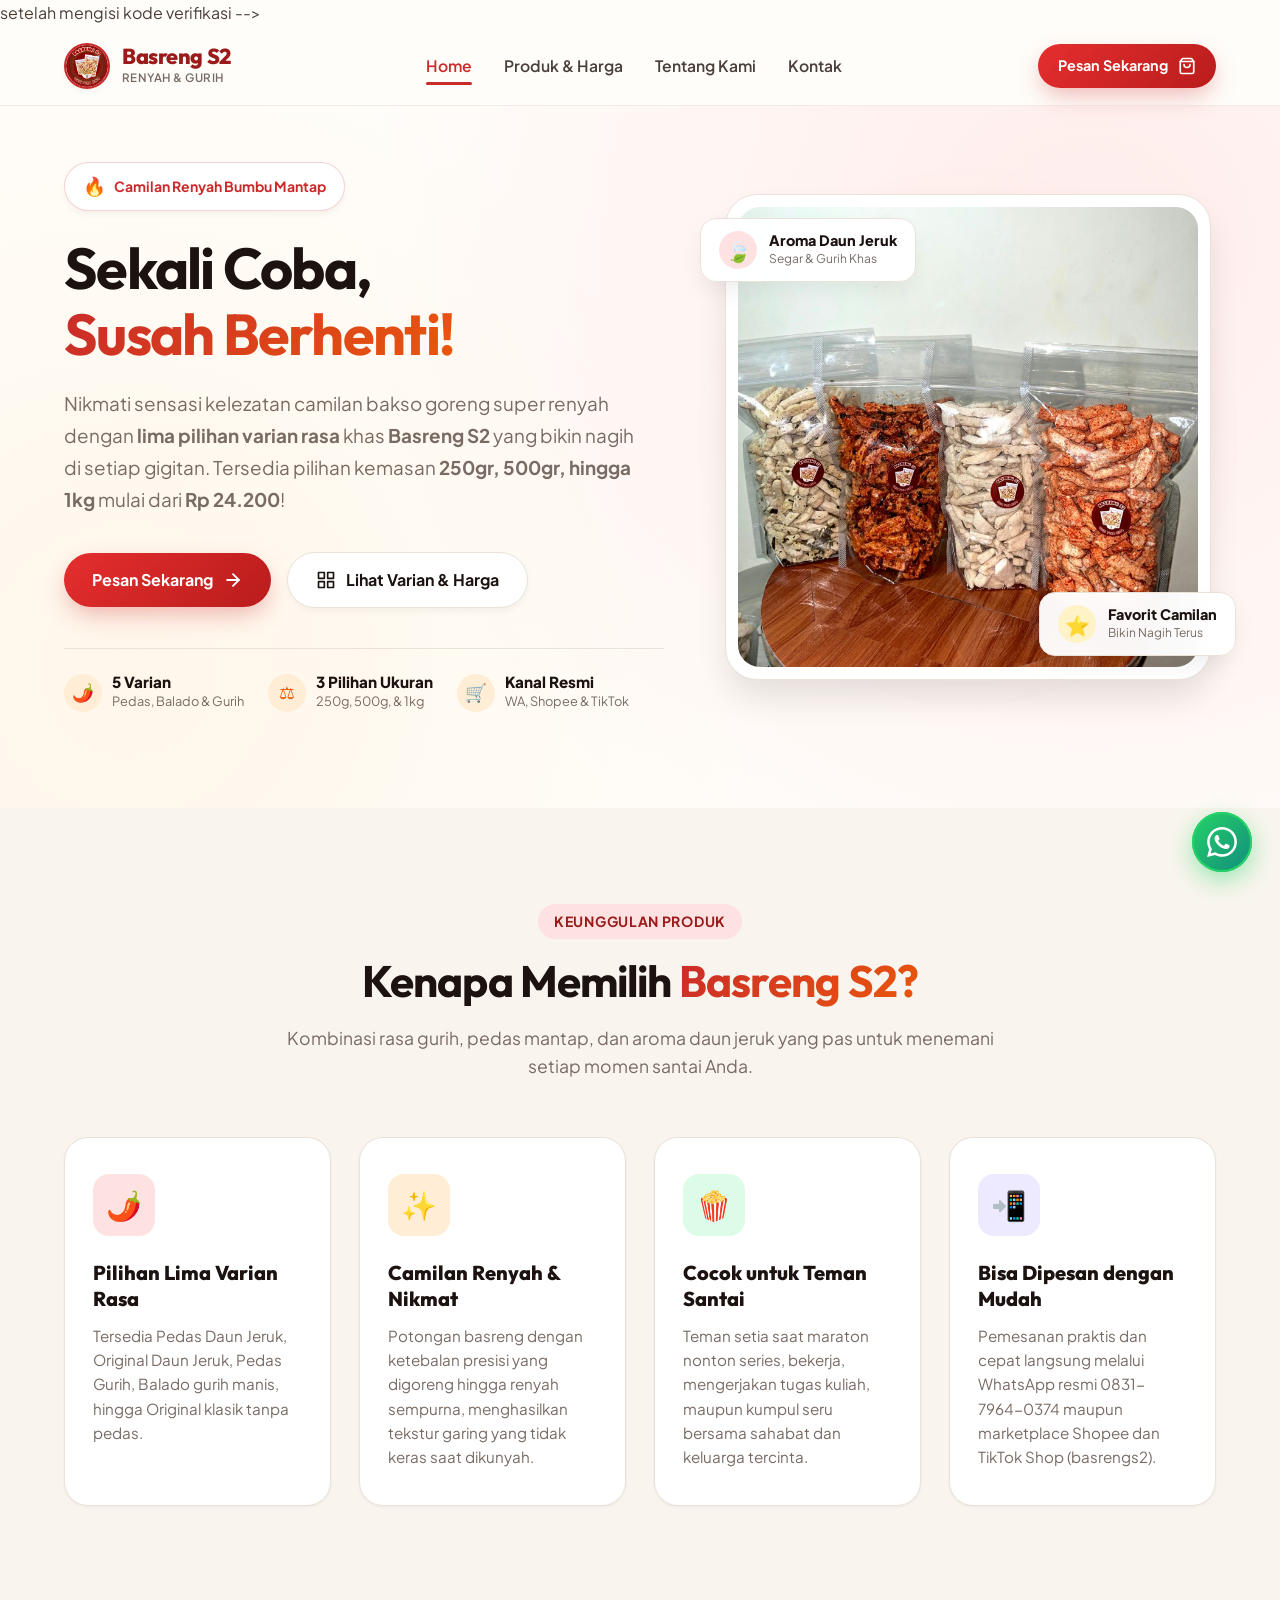
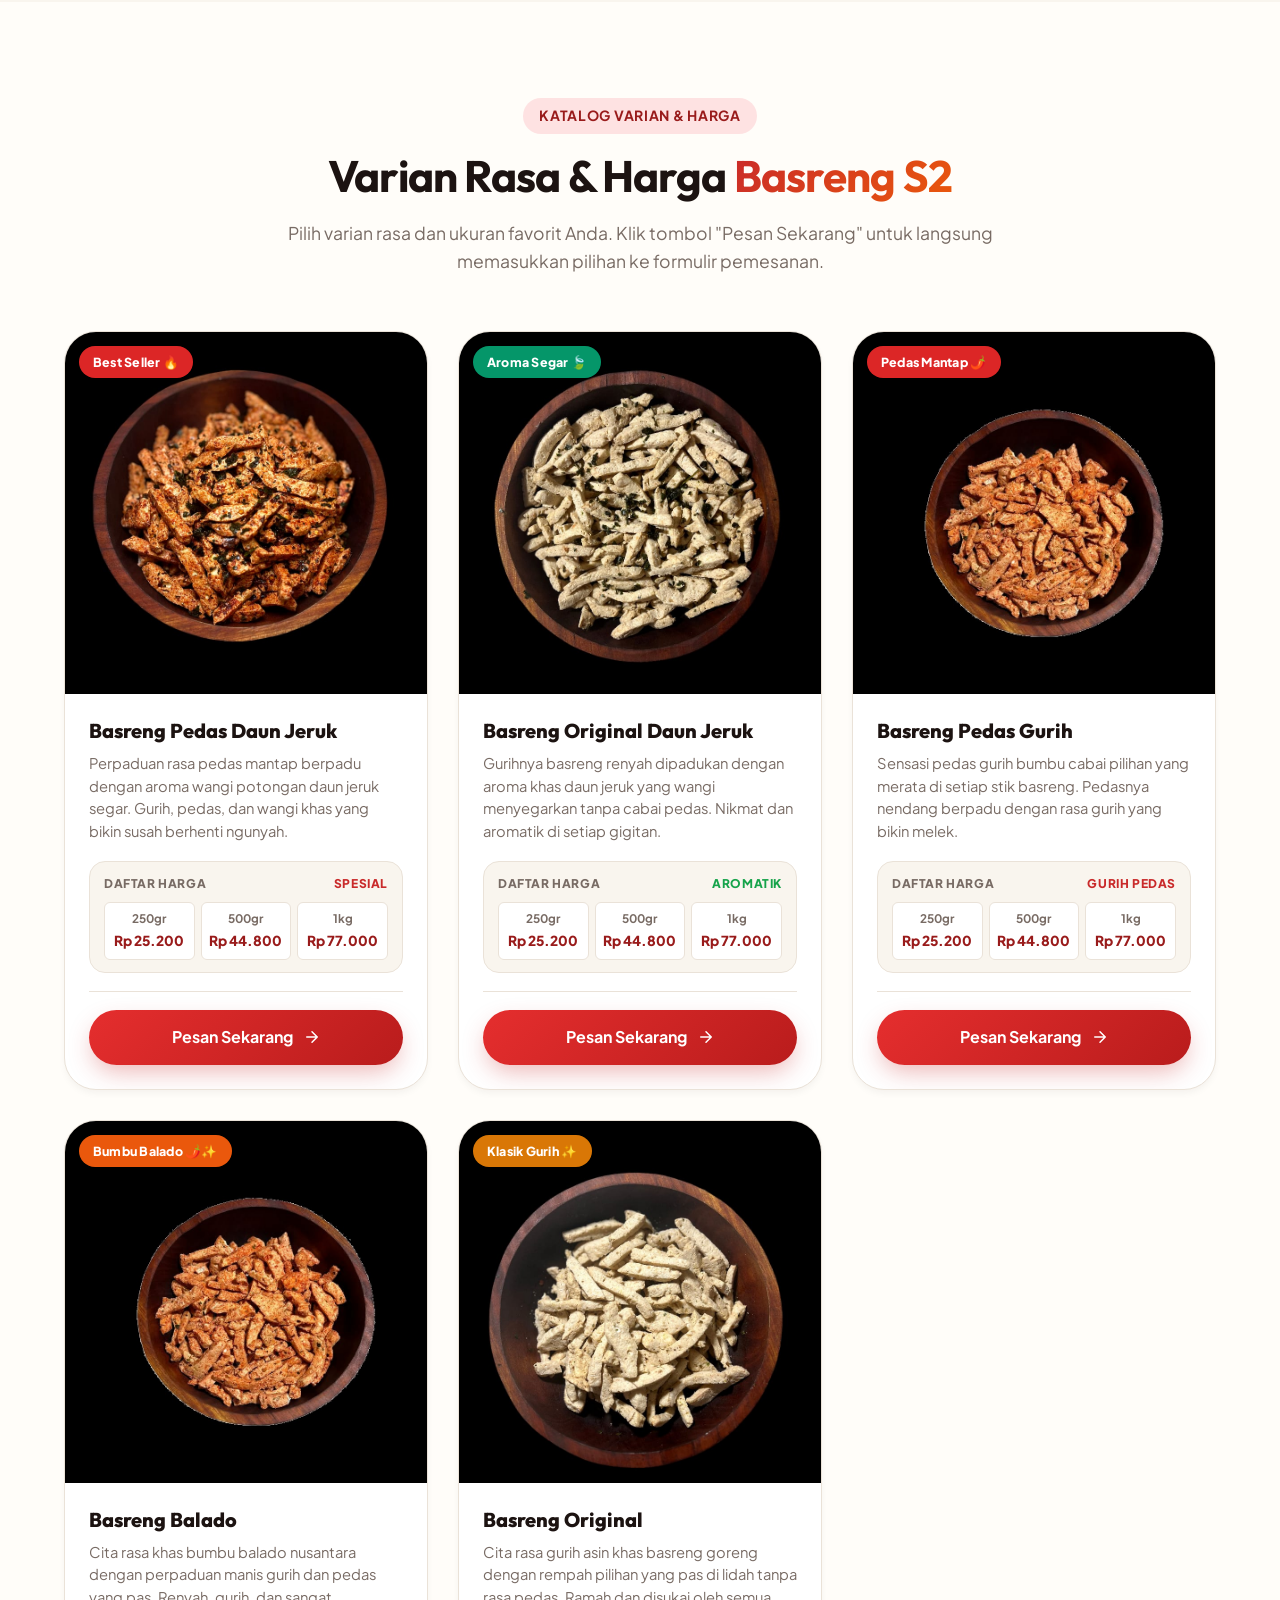
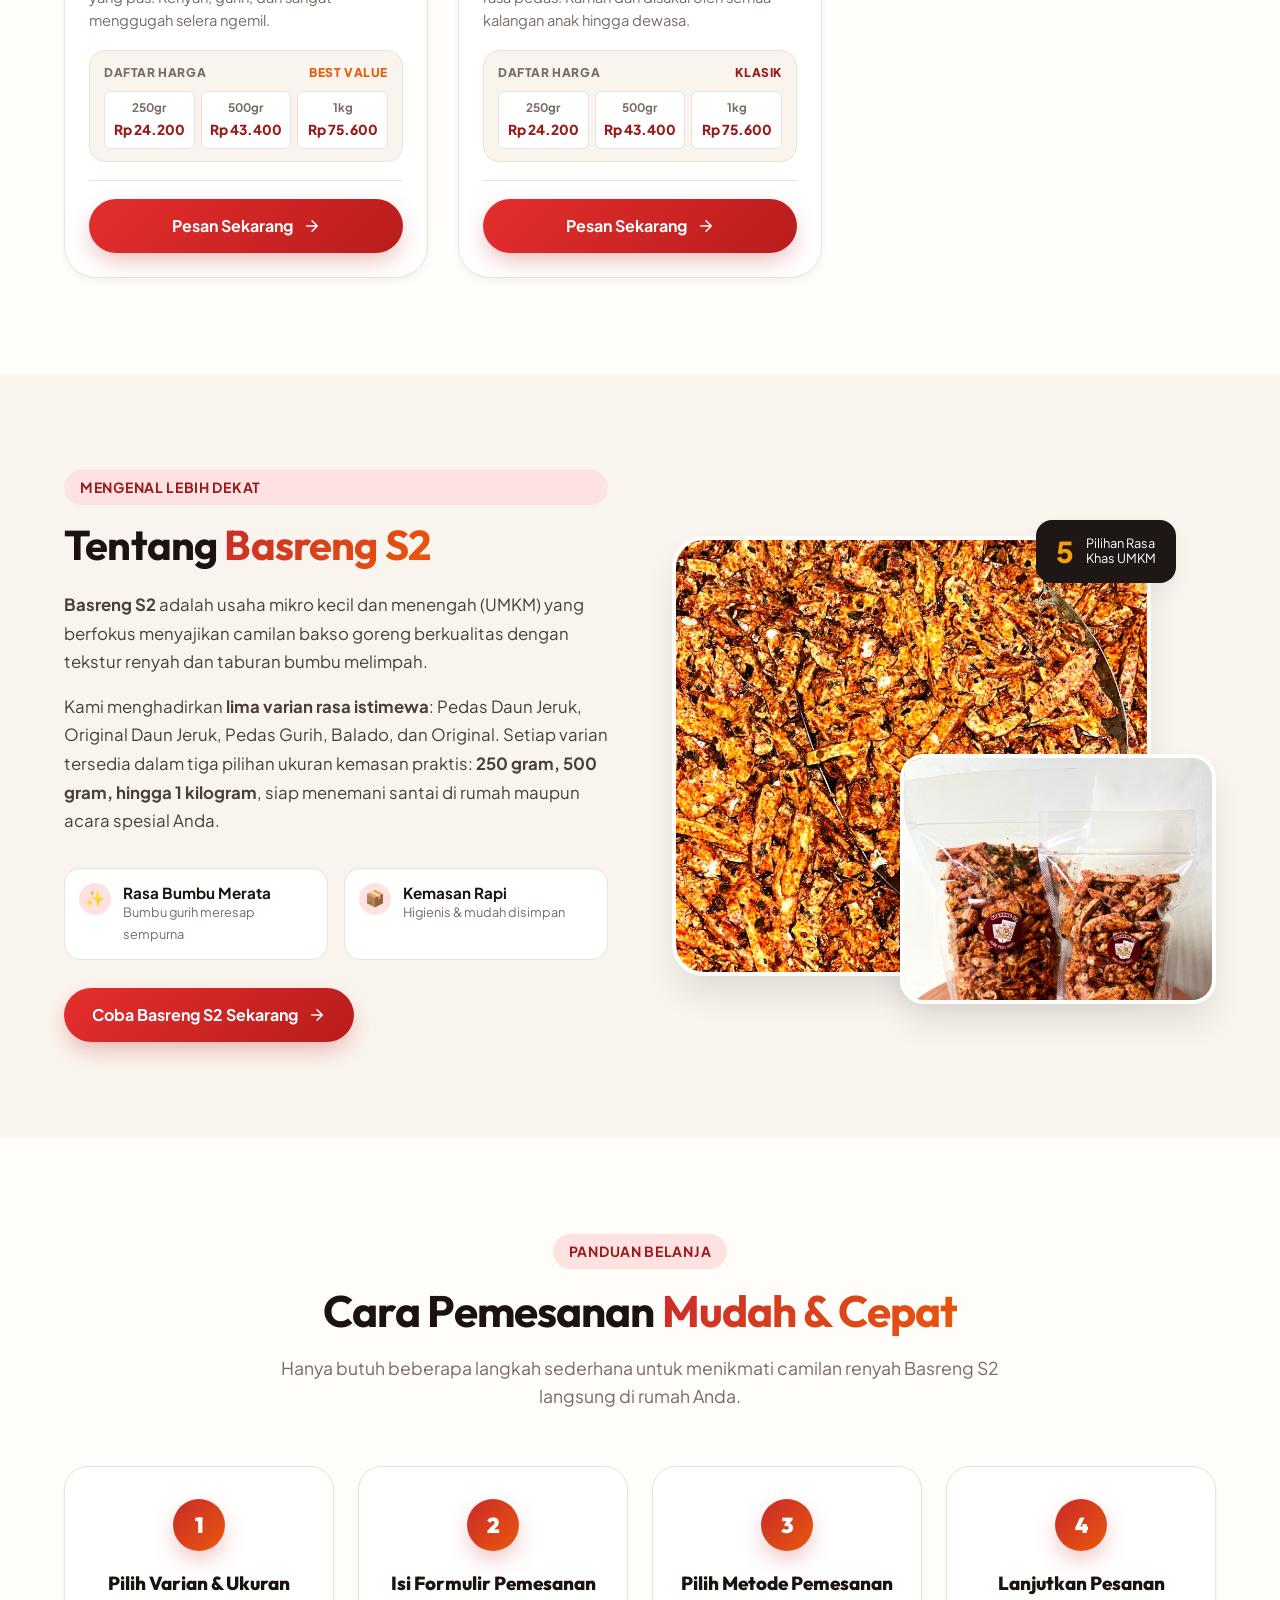
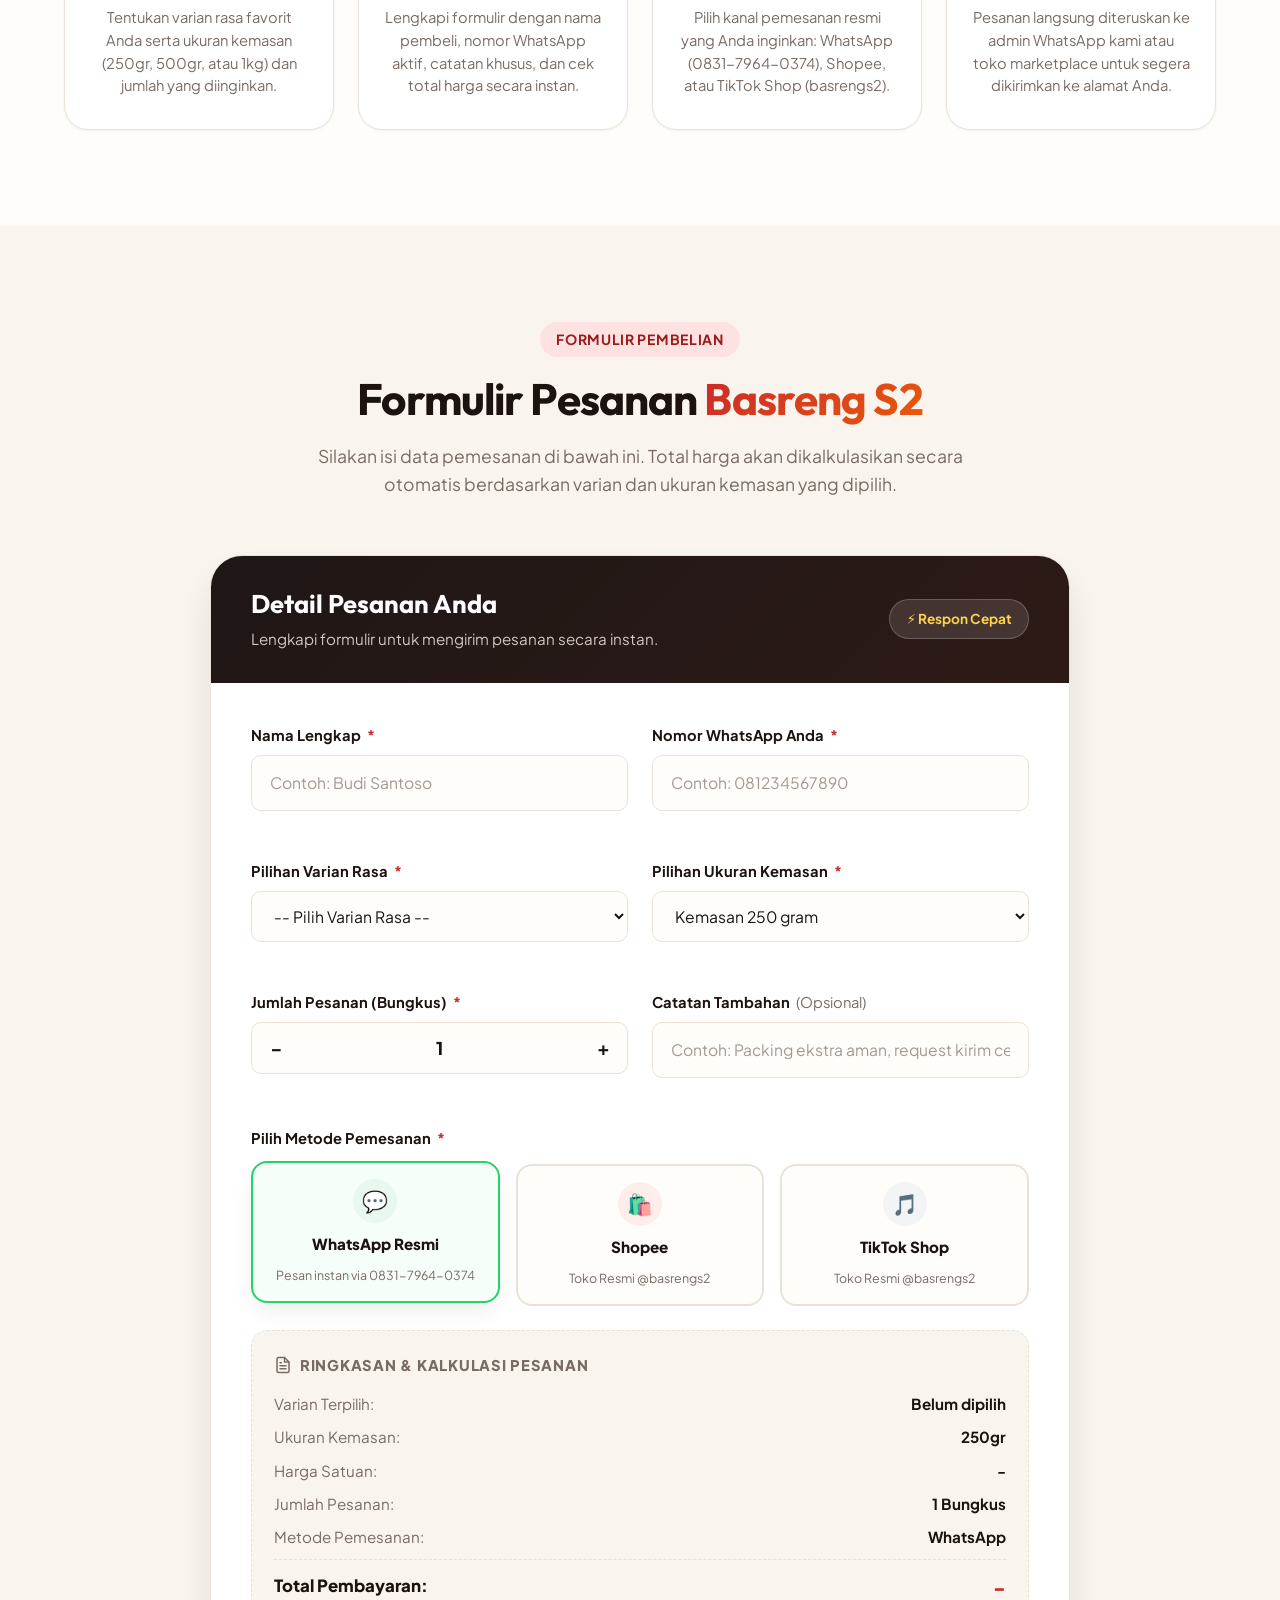
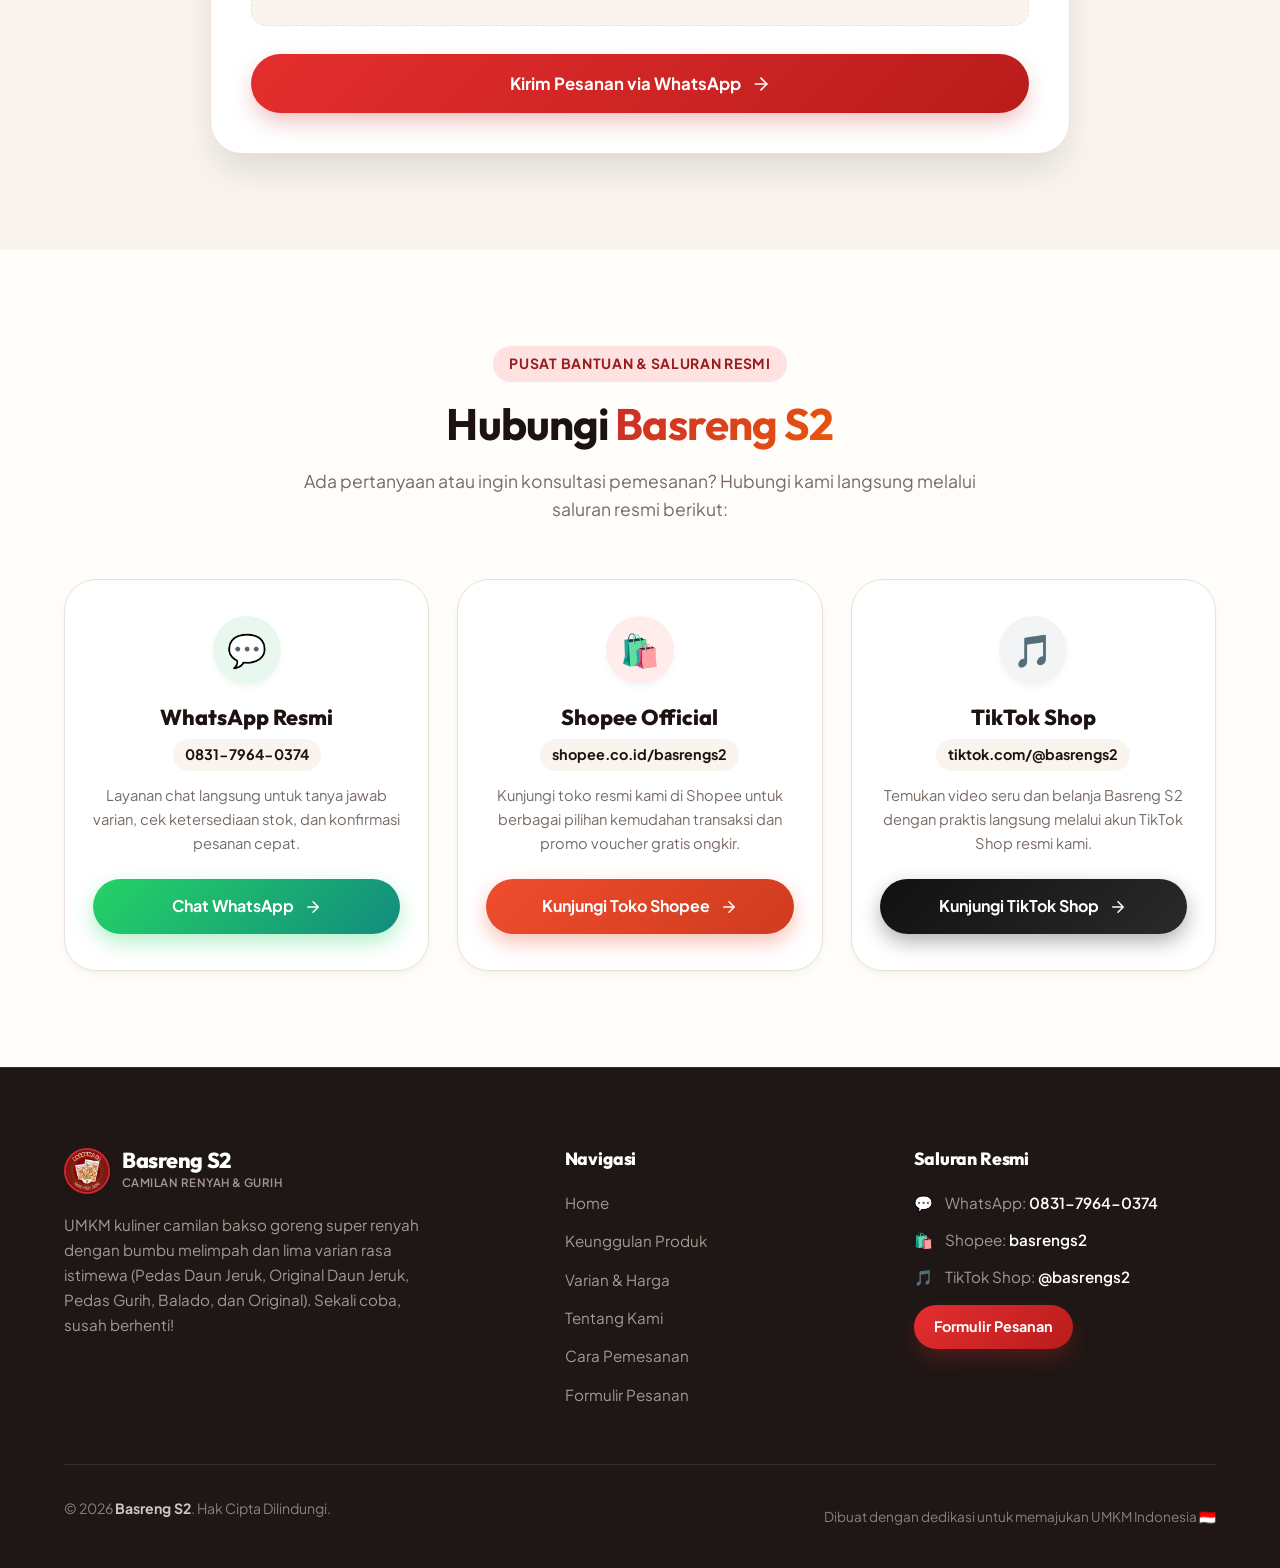
==== commit 5481ef1f: "enhance SEO meta tags, structured data, and image attributes in index.html" ====
--- a/index.html
+++ b/index.html
@@ -3,17 +3,39 @@
 <head>
   <meta charset="UTF-8">
   <meta name="viewport" content="width=device-width, initial-scale=1.0">
-  <meta name="description" content="Basreng S2 - Camilan bakso goreng super renyah dan gurih dengan 5 pilihan varian rasa favorit: Pedas Daun Jeruk, Original Daun Jeruk, Pedas Gurih, Balado, dan Original. Tersedia ukuran 250gr, 500gr, & 1kg. Sekali coba, susah berhenti!">
+
+  <!-- Primary Meta Tags -->
+  <title>Basreng S2 | Camilan Bakso Goreng Renyah &amp; Gurih</title>
+  <meta name="title" content="Basreng S2 | Camilan Bakso Goreng Renyah &amp; Gurih">
+  <meta name="description" content="Camilan bakso goreng super renyah Basreng S2 dengan 5 varian rasa gurih &amp; pedas daun jeruk. Tersedia ukuran 250g, 500g, 1kg. Sekali coba susah berhenti!">
   <meta name="keywords" content="Basreng S2, basreng pedas daun jeruk, basreng balado, basreng pedas gurih, basreng original daun jeruk, basreng renyah, camilan gurih, UMKM basreng">
   <meta name="author" content="Basreng S2">
 
-  <!-- Open Graph Meta Tags -->
-  <meta property="og:title" content="Basreng S2 - Sekali Coba, Susah Berhenti!">
-  <meta property="og:description" content="Camilan bakso goreng super renyah dengan 5 pilihan varian rasa nikmat dan 3 pilihan kemasan (250gr, 500gr, 1kg). Pesan mudah via WhatsApp, Shopee & TikTok Shop.">
-  <meta property="og:image" content="img/foto5.jpeg">
+  <!-- Canonical URL -->
+  <link rel="canonical" href="https://basrengs2.vercel.app/">
+
+  <!-- Search Engine Robots -->
+  <meta name="robots" content="index, follow, max-image-preview:large, max-snippet:-1, max-video-preview:-1">
+
+  <!-- Open Graph / Facebook Meta Tags -->
   <meta property="og:type" content="website">
-
-  <title>Basreng S2 - Sekali Coba, Susah Berhenti! | Camilan Bakso Goreng Renyah</title>
+  <meta property="og:locale" content="id_ID">
+  <meta property="og:url" content="https://basrengs2.vercel.app/">
+  <meta property="og:site_name" content="Basreng S2">
+  <meta property="og:title" content="Basreng S2 | Camilan Bakso Goreng Renyah &amp; Gurih">
+  <meta property="og:description" content="Camilan bakso goreng super renyah Basreng S2 dengan 5 varian rasa gurih &amp; pedas daun jeruk. Tersedia ukuran 250g, 500g, 1kg. Sekali coba susah berhenti!">
+  <meta property="og:image" content="https://basrengs2.vercel.app/img/foto5.jpeg">
+  <meta property="og:image:secure_url" content="https://basrengs2.vercel.app/img/foto5.jpeg">
+  <meta property="og:image:width" content="1200">
+  <meta property="og:image:height" content="630">
+  <meta property="og:image:alt" content="Lini Produk Camilan Basreng S2">
+
+  <!-- Twitter Card Meta Tags -->
+  <meta name="twitter:card" content="summary_large_image">
+  <meta name="twitter:url" content="https://basrengs2.vercel.app/">
+  <meta name="twitter:title" content="Basreng S2 | Camilan Bakso Goreng Renyah &amp; Gurih">
+  <meta name="twitter:description" content="Camilan bakso goreng super renyah Basreng S2 dengan 5 varian rasa gurih &amp; pedas daun jeruk. Tersedia ukuran 250g, 500g, 1kg.">
+  <meta name="twitter:image" content="https://basrengs2.vercel.app/img/foto5.jpeg">
 
   <!-- Favicon -->
   <link rel="icon" type="image/png" href="img/favicon.png">
@@ -28,21 +50,50 @@
   <script type="application/ld+json">
   {
     "@context": "https://schema.org",
-    "@type": "Organization",
-    "name": "Basreng S2",
-    "url": "https://basrengs2.vercel.app/",
-    "logo": "https://basrengs2.vercel.app/img/logo.png",
-    "description": "Basreng S2 - Camilan bakso goreng super renyah dan gurih dengan 5 pilihan varian rasa favorit: Pedas Daun Jeruk, Original Daun Jeruk, Pedas Gurih, Balado, dan Original.",
-    "telephone": "+6283179640374",
-    "contactPoint": {
-      "@type": "ContactPoint",
-      "contactType": "customer service",
-      "telephone": "+62-831-7964-0374",
-      "availableLanguage": "Indonesian"
-    },
-    "sameAs": [
-      "https://shopee.co.id/basrengs2",
-      "https://www.tiktok.com/@basrengs2"
+    "@graph": [
+      {
+        "@type": "Organization",
+        "@id": "https://basrengs2.vercel.app/#organization",
+        "name": "Basreng S2",
+        "url": "https://basrengs2.vercel.app/",
+        "logo": "https://basrengs2.vercel.app/img/logo.png",
+        "description": "Basreng S2 - Camilan bakso goreng super renyah dan gurih dengan 5 pilihan varian rasa favorit: Pedas Daun Jeruk, Original Daun Jeruk, Pedas Gurih, Balado, dan Original.",
+        "telephone": "+6283179640374",
+        "contactPoint": {
+          "@type": "ContactPoint",
+          "contactType": "customer service",
+          "telephone": "+62-831-7964-0374",
+          "availableLanguage": "Indonesian"
+        },
+        "sameAs": [
+          "https://shopee.co.id/basrengs2",
+          "https://www.tiktok.com/@basrengs2"
+        ]
+      },
+      {
+        "@type": "WebSite",
+        "@id": "https://basrengs2.vercel.app/#website",
+        "url": "https://basrengs2.vercel.app/",
+        "name": "Basreng S2",
+        "description": "Camilan bakso goreng super renyah dengan 5 varian rasa pilihan.",
+        "publisher": {
+          "@id": "https://basrengs2.vercel.app/#organization"
+        },
+        "inLanguage": "id-ID"
+      },
+      {
+        "@type": "Store",
+        "@id": "https://basrengs2.vercel.app/#store",
+        "name": "Basreng S2 Official",
+        "url": "https://basrengs2.vercel.app/",
+        "telephone": "+6283179640374",
+        "priceRange": "Rp 24.200 - Rp 77.000",
+        "image": "https://basrengs2.vercel.app/img/foto5.jpeg",
+        "address": {
+          "@type": "PostalAddress",
+          "addressCountry": "ID"
+        }
+      }
     ]
   }
   </script>
@@ -272,7 +323,7 @@
           <article class="product-card reveal-fade-up delay-100">
             <div class="product-media">
               <span class="product-badge badge-pedas">Best Seller 🔥</span>
-              <img src="img/pedasdaunjeruk.jpeg" alt="Basreng S2 Varian Pedas Daun Jeruk dalam mangkuk kayu" loading="lazy">
+              <img src="img/pedasdaunjeruk.jpeg" alt="Basreng S2 Varian Pedas Daun Jeruk dalam mangkuk kayu" width="400" height="400" loading="lazy">
             </div>
             <div class="product-body">
               <h3 class="product-title">Basreng Pedas Daun Jeruk</h3>
@@ -315,7 +366,7 @@
           <article class="product-card reveal-fade-up delay-200">
             <div class="product-media">
               <span class="product-badge badge-daunjeruk">Aroma Segar 🍃</span>
-              <img src="img/originaldaunjeruk.jpeg" alt="Basreng S2 Varian Original Daun Jeruk dalam mangkuk kayu" loading="lazy">
+              <img src="img/originaldaunjeruk.jpeg" alt="Basreng S2 Varian Original Daun Jeruk dalam mangkuk kayu" width="400" height="400" loading="lazy">
             </div>
             <div class="product-body">
               <h3 class="product-title">Basreng Original Daun Jeruk</h3>
@@ -358,7 +409,7 @@
           <article class="product-card reveal-fade-up delay-300">
             <div class="product-media">
               <span class="product-badge badge-pedas">Pedas Mantap 🌶️</span>
-              <img src="img/pedasgurih-dark.jpg" alt="Basreng S2 Varian Pedas Gurih dalam mangkuk kayu" loading="lazy">
+              <img src="img/pedasgurih-dark.jpg" alt="Basreng S2 Varian Pedas Gurih dalam mangkuk kayu" width="400" height="400" loading="lazy">
             </div>
             <div class="product-body">
               <h3 class="product-title">Basreng Pedas Gurih</h3>
@@ -401,7 +452,7 @@
           <article class="product-card reveal-fade-up delay-400">
             <div class="product-media">
               <span class="product-badge badge-balado">Bumbu Balado 🌶️✨</span>
-              <img src="img/balado-dark.jpg" alt="Basreng S2 Varian Balado dalam mangkuk kayu" loading="lazy">
+              <img src="img/balado-dark.jpg" alt="Basreng S2 Varian Balado dalam mangkuk kayu" width="400" height="400" loading="lazy">
             </div>
             <div class="product-body">
               <h3 class="product-title">Basreng Balado</h3>
@@ -444,7 +495,7 @@
           <article class="product-card reveal-fade-up delay-400">
             <div class="product-media">
               <span class="product-badge badge-original">Klasik Gurih ✨</span>
-              <img src="img/original.jpeg" alt="Basreng S2 Varian Original dalam mangkuk kayu" loading="lazy">
+              <img src="img/original.jpeg" alt="Basreng S2 Varian Original dalam mangkuk kayu" width="400" height="400" loading="lazy">
             </div>
             <div class="product-body">
               <h3 class="product-title">Basreng Original</h3>
@@ -539,10 +590,10 @@
             </div>
 
             <!-- Primary Photo (Bumbu melimpah dalam wajan) -->
-            <img class="about-image-primary" src="img/foto2.jpeg" alt="Basreng S2 saat dibumbui melimpah dalam wajan" loading="lazy">
+            <img class="about-image-primary" src="img/foto2.jpeg" alt="Basreng S2 saat dibumbui melimpah dalam wajan" width="520" height="440" loading="lazy">
             
             <!-- Secondary Photo (Kemasan standing pouch rapi) -->
-            <img class="about-image-secondary" src="img/foto1.jpeg" alt="Kemasan standing pouch Basreng S2 yang higienis" loading="lazy">
+            <img class="about-image-secondary" src="img/foto1.jpeg" alt="Kemasan standing pouch Basreng S2 yang higienis" width="340" height="250" loading="lazy">
           </div>
         </div>
       </div>
@@ -896,15 +947,15 @@
           <h4 class="footer-column-title">Saluran Resmi</h4>
           <div class="footer-contact-item">
             <span>💬</span>
-            <span>WhatsApp: <a href="https://wa.me/6283179640374" target="_blank" rel="noopener">0831-7964-0374</a></span>
+            <span>WhatsApp: <a href="https://wa.me/6283179640374" target="_blank" rel="noopener noreferrer">0831-7964-0374</a></span>
           </div>
           <div class="footer-contact-item">
             <span>🛍️</span>
-            <span>Shopee: <a href="https://shopee.co.id/basrengs2" target="_blank" rel="noopener">basrengs2</a></span>
+            <span>Shopee: <a href="https://shopee.co.id/basrengs2" target="_blank" rel="noopener noreferrer">basrengs2</a></span>
           </div>
           <div class="footer-contact-item">
             <span>🎵</span>
-            <span>TikTok Shop: <a href="https://www.tiktok.com/@basrengs2" target="_blank" rel="noopener">@basrengs2</a></span>
+            <span>TikTok Shop: <a href="https://www.tiktok.com/@basrengs2" target="_blank" rel="noopener noreferrer">@basrengs2</a></span>
           </div>
           <div style="margin-top: 16px;">
             <a href="#order" class="btn btn-primary btn-sm">Formulir Pesanan</a>
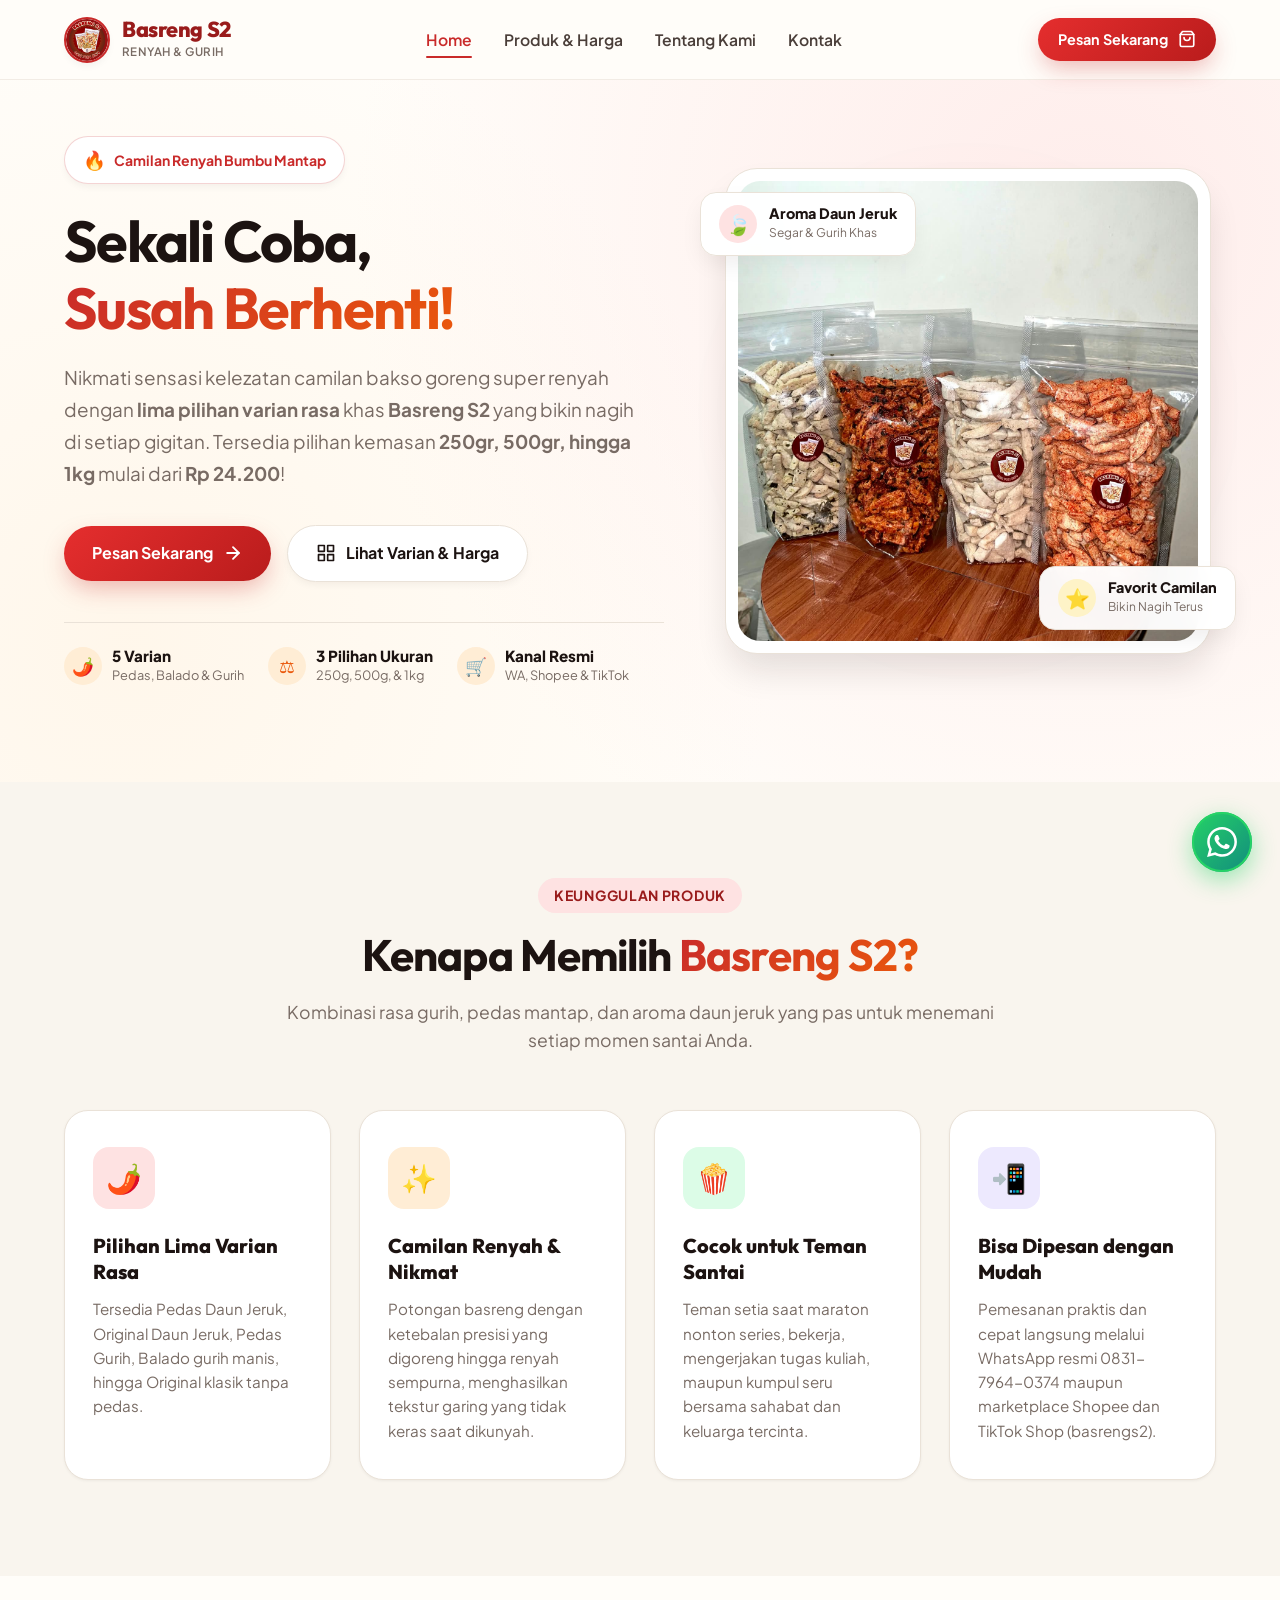
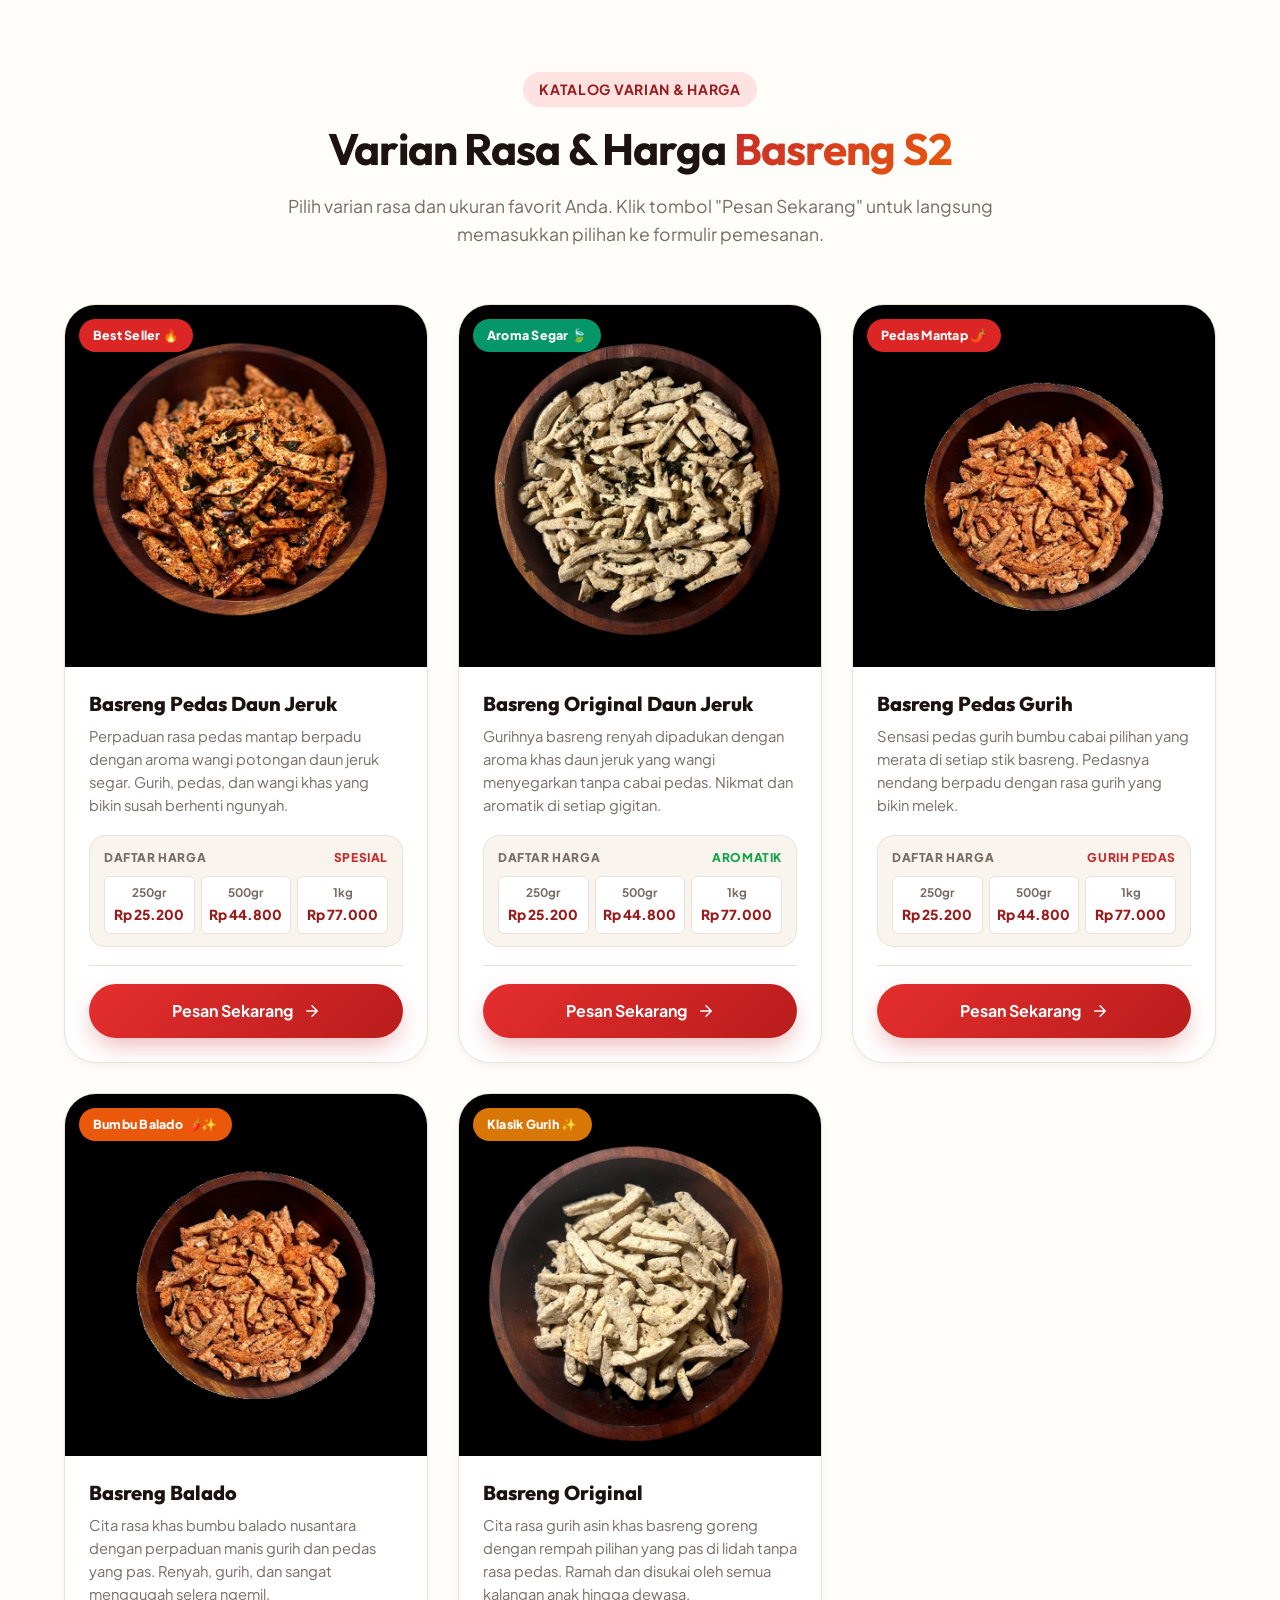
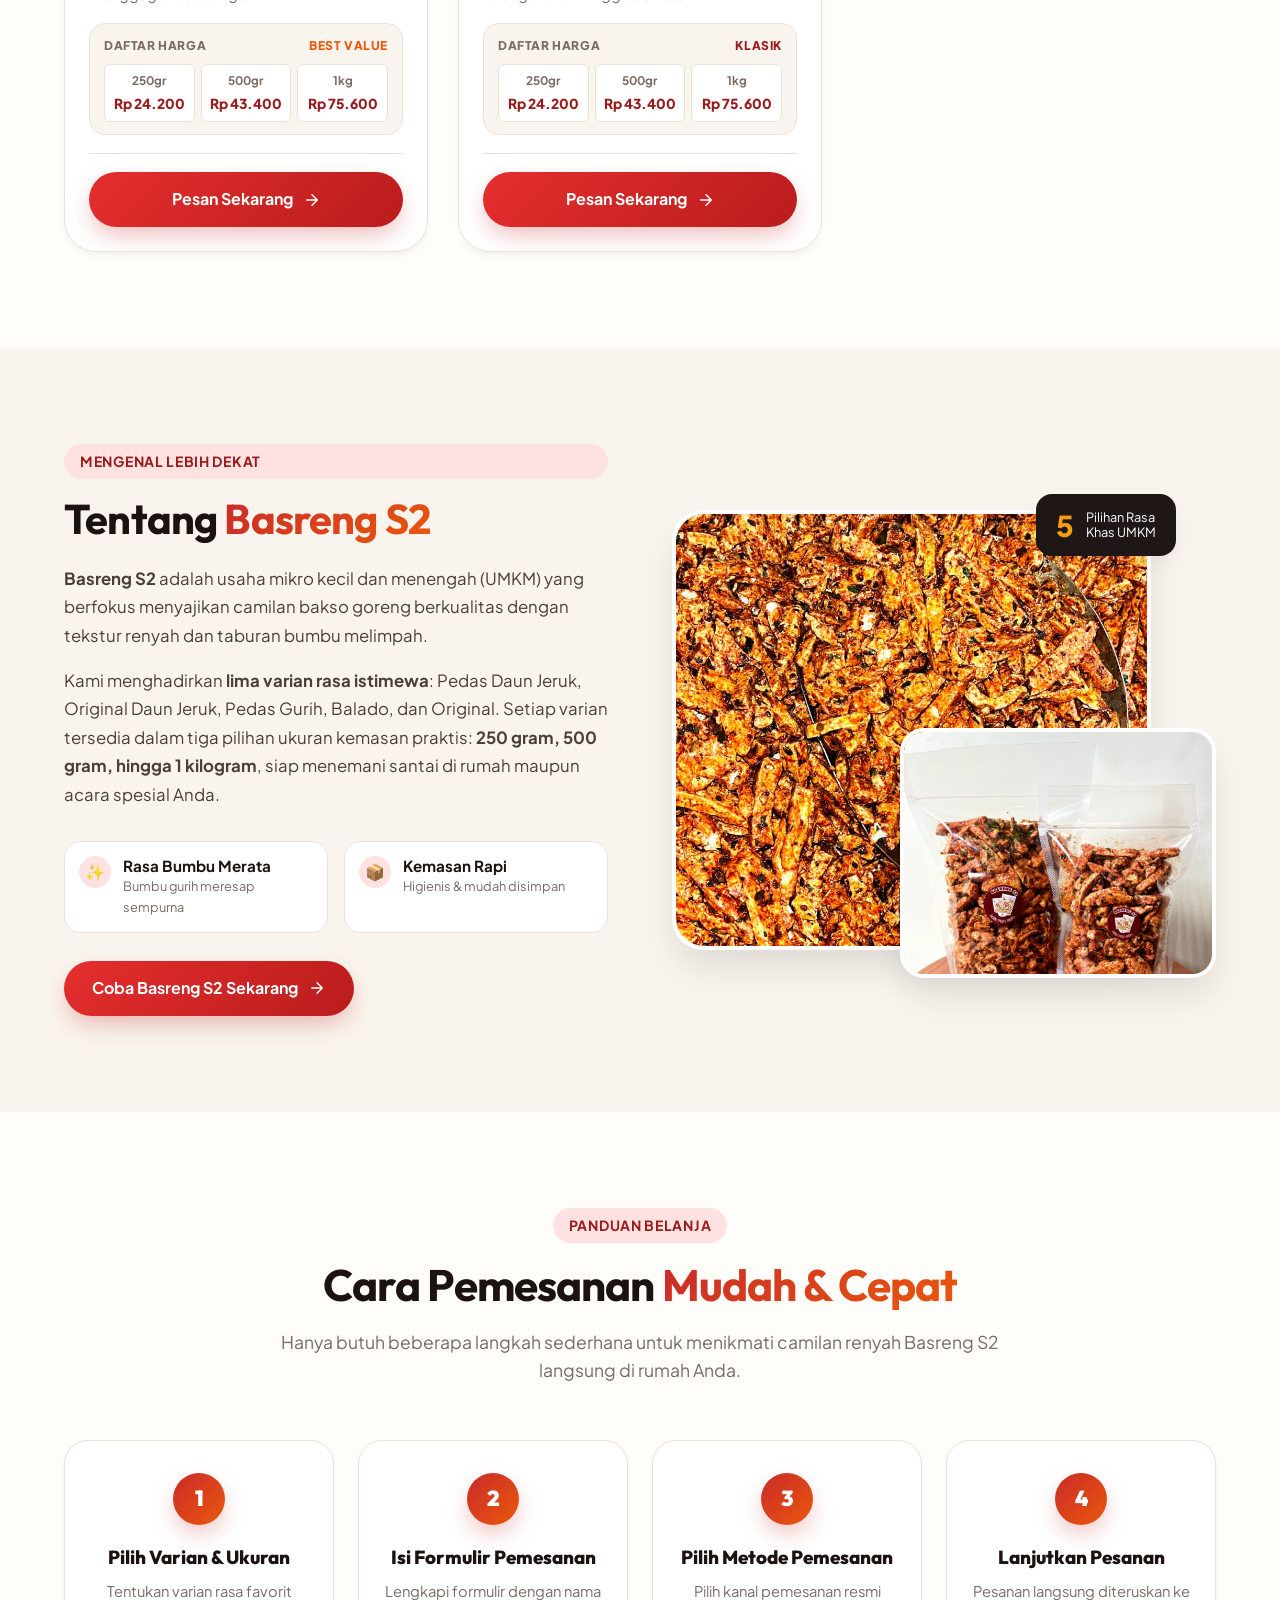
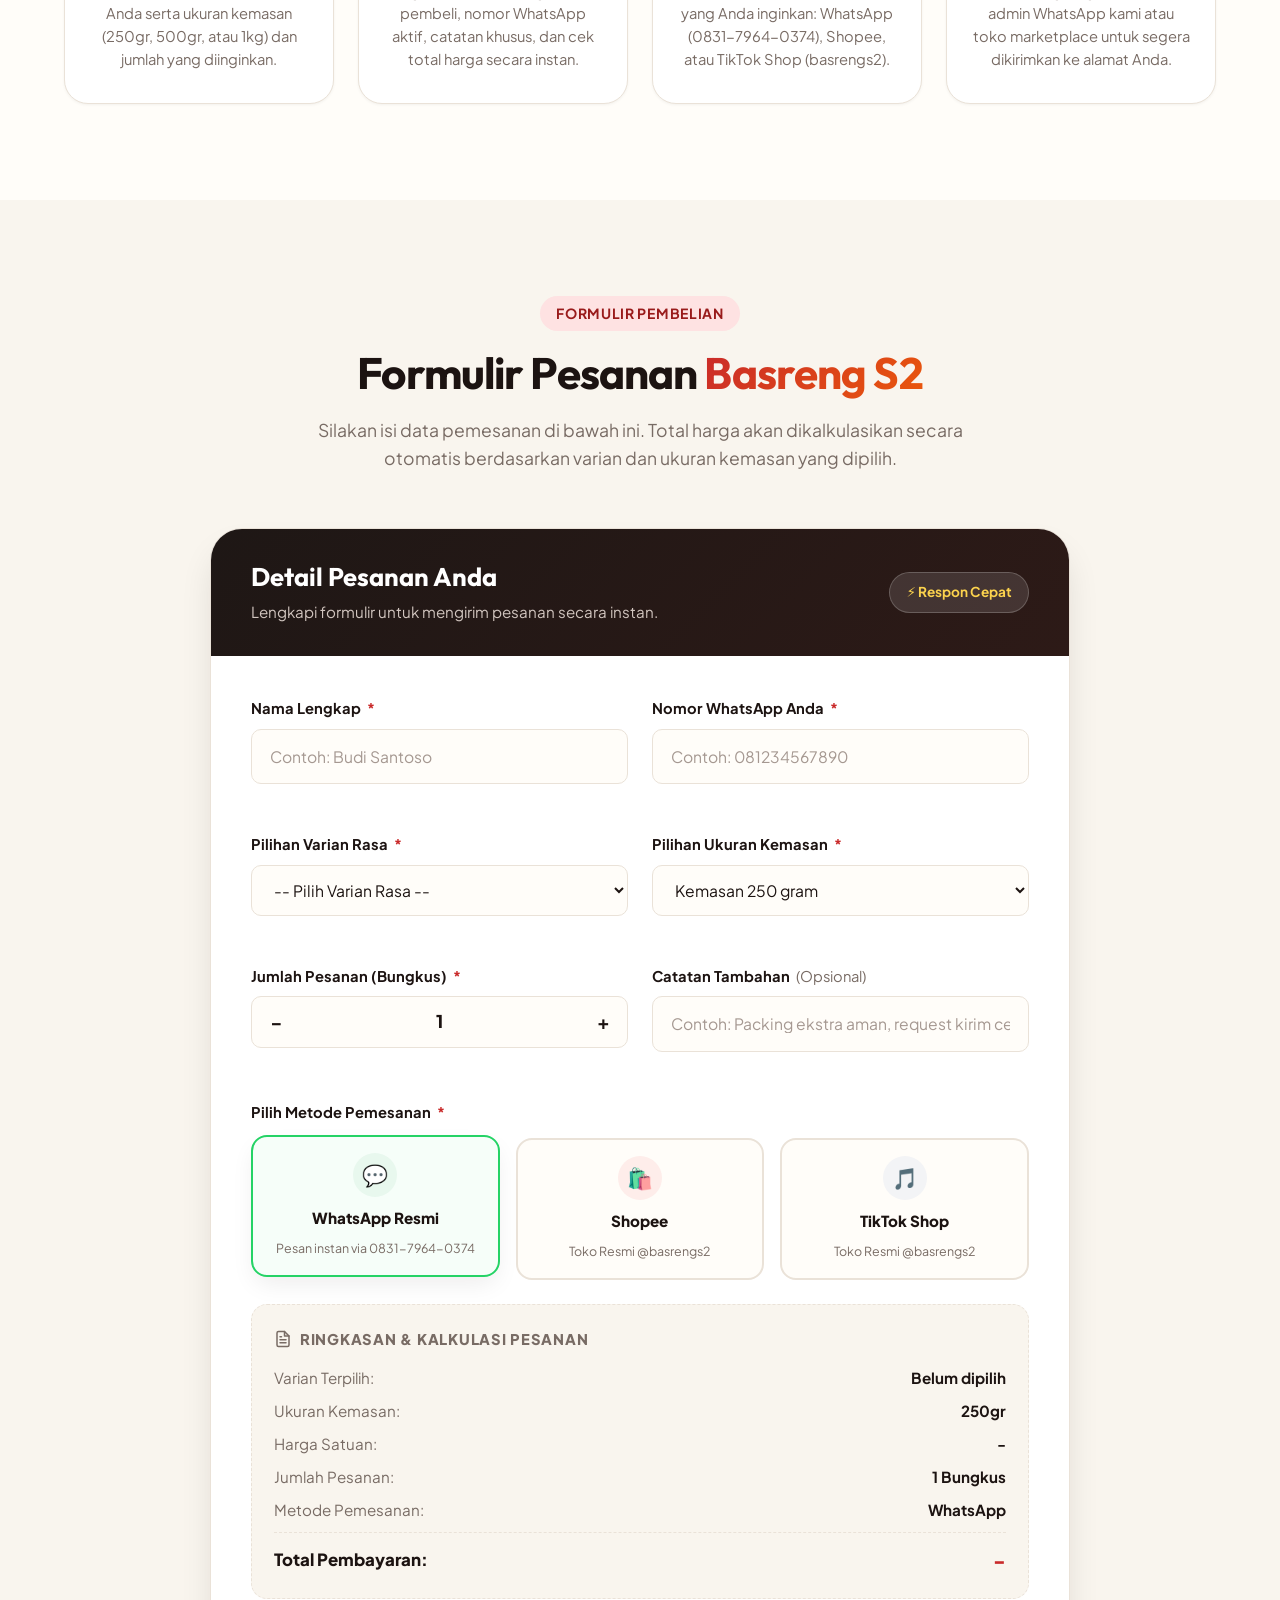
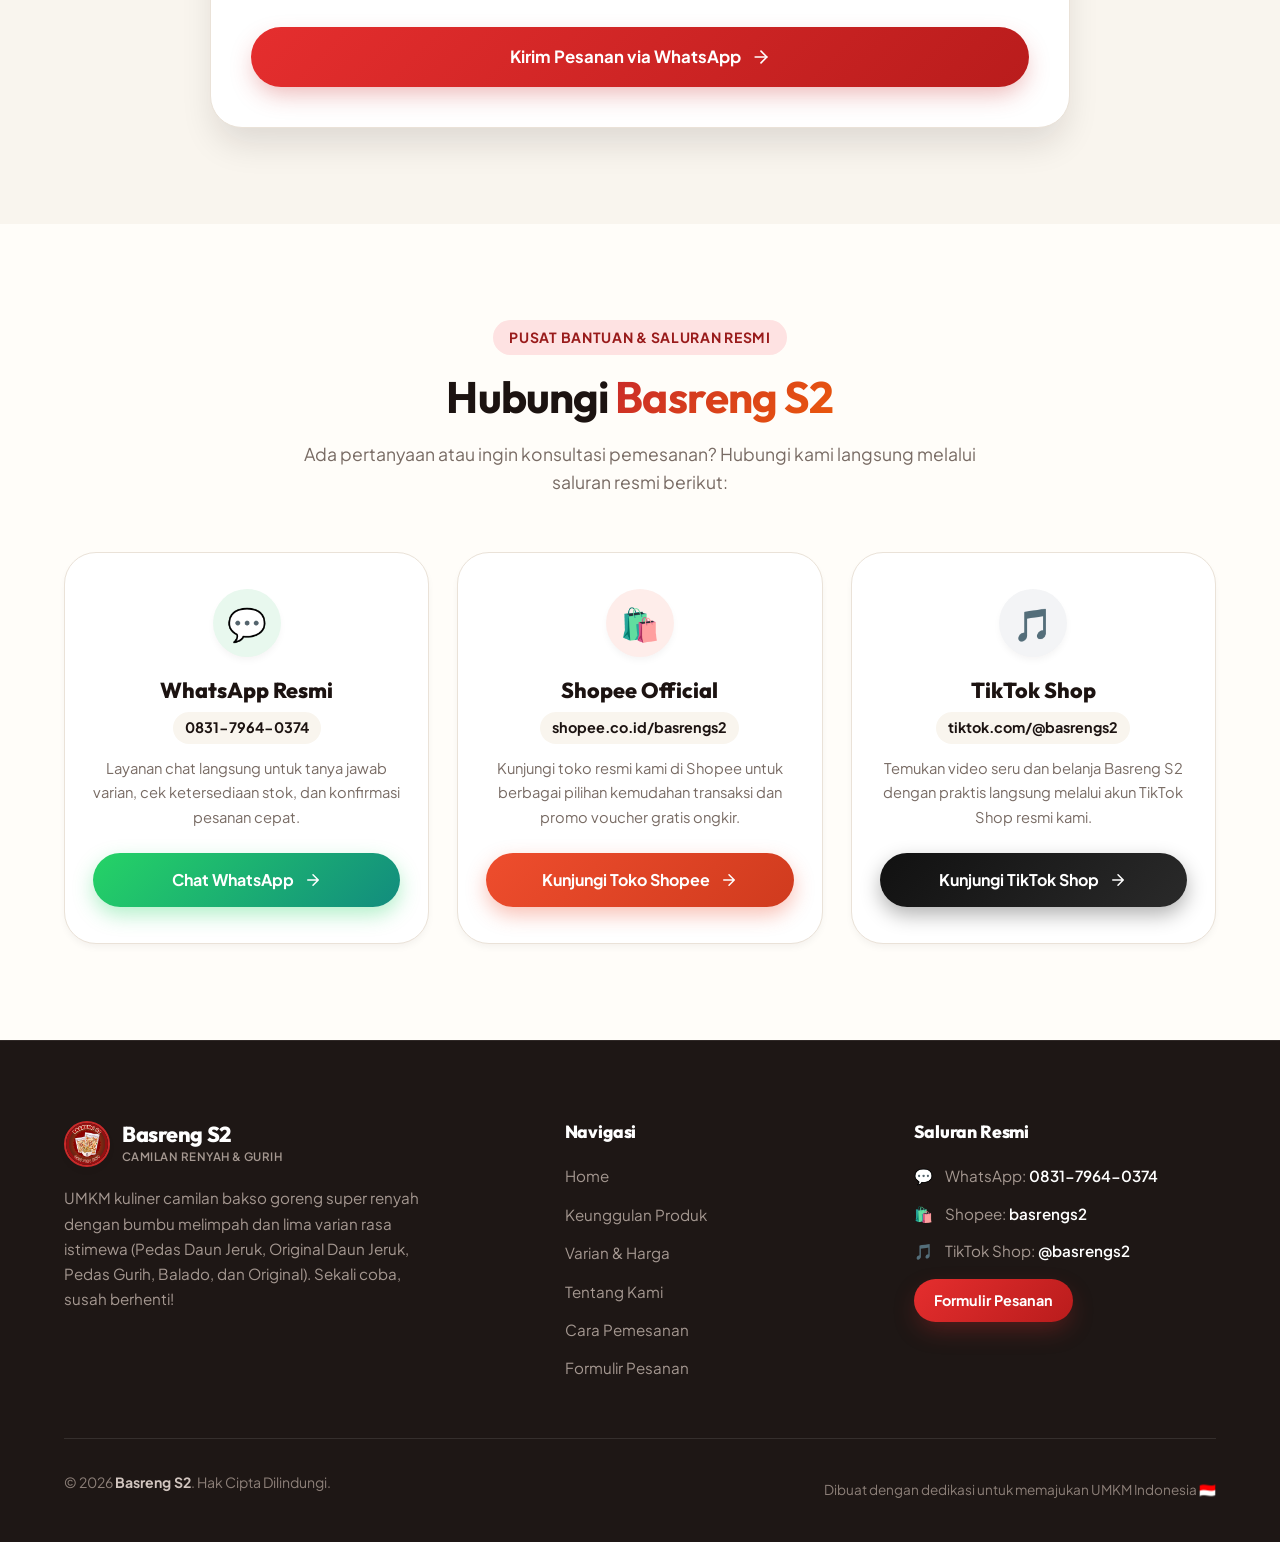
==== commit db61f400: "fix error" ====
--- a/index.html
+++ b/index.html
@@ -40,8 +40,8 @@
   <!-- Favicon -->
   <link rel="icon" type="image/png" href="img/favicon.png">
 
-  <!-- Google Search Console Verification: Hapus tanda komentar <!-- dan --> setelah mengisi kode verifikasi -->
-  <!-- <meta name="google-site-verification" content="ISI_KODE_DARI_GOOGLE"> -->
+  <!-- Google Search Console Verification -->
+  <meta name="google-site-verification" content="google2ebcdb2a9bb4b3af">
 
   <!-- Main Stylesheet -->
   <link rel="stylesheet" href="css/style.css">
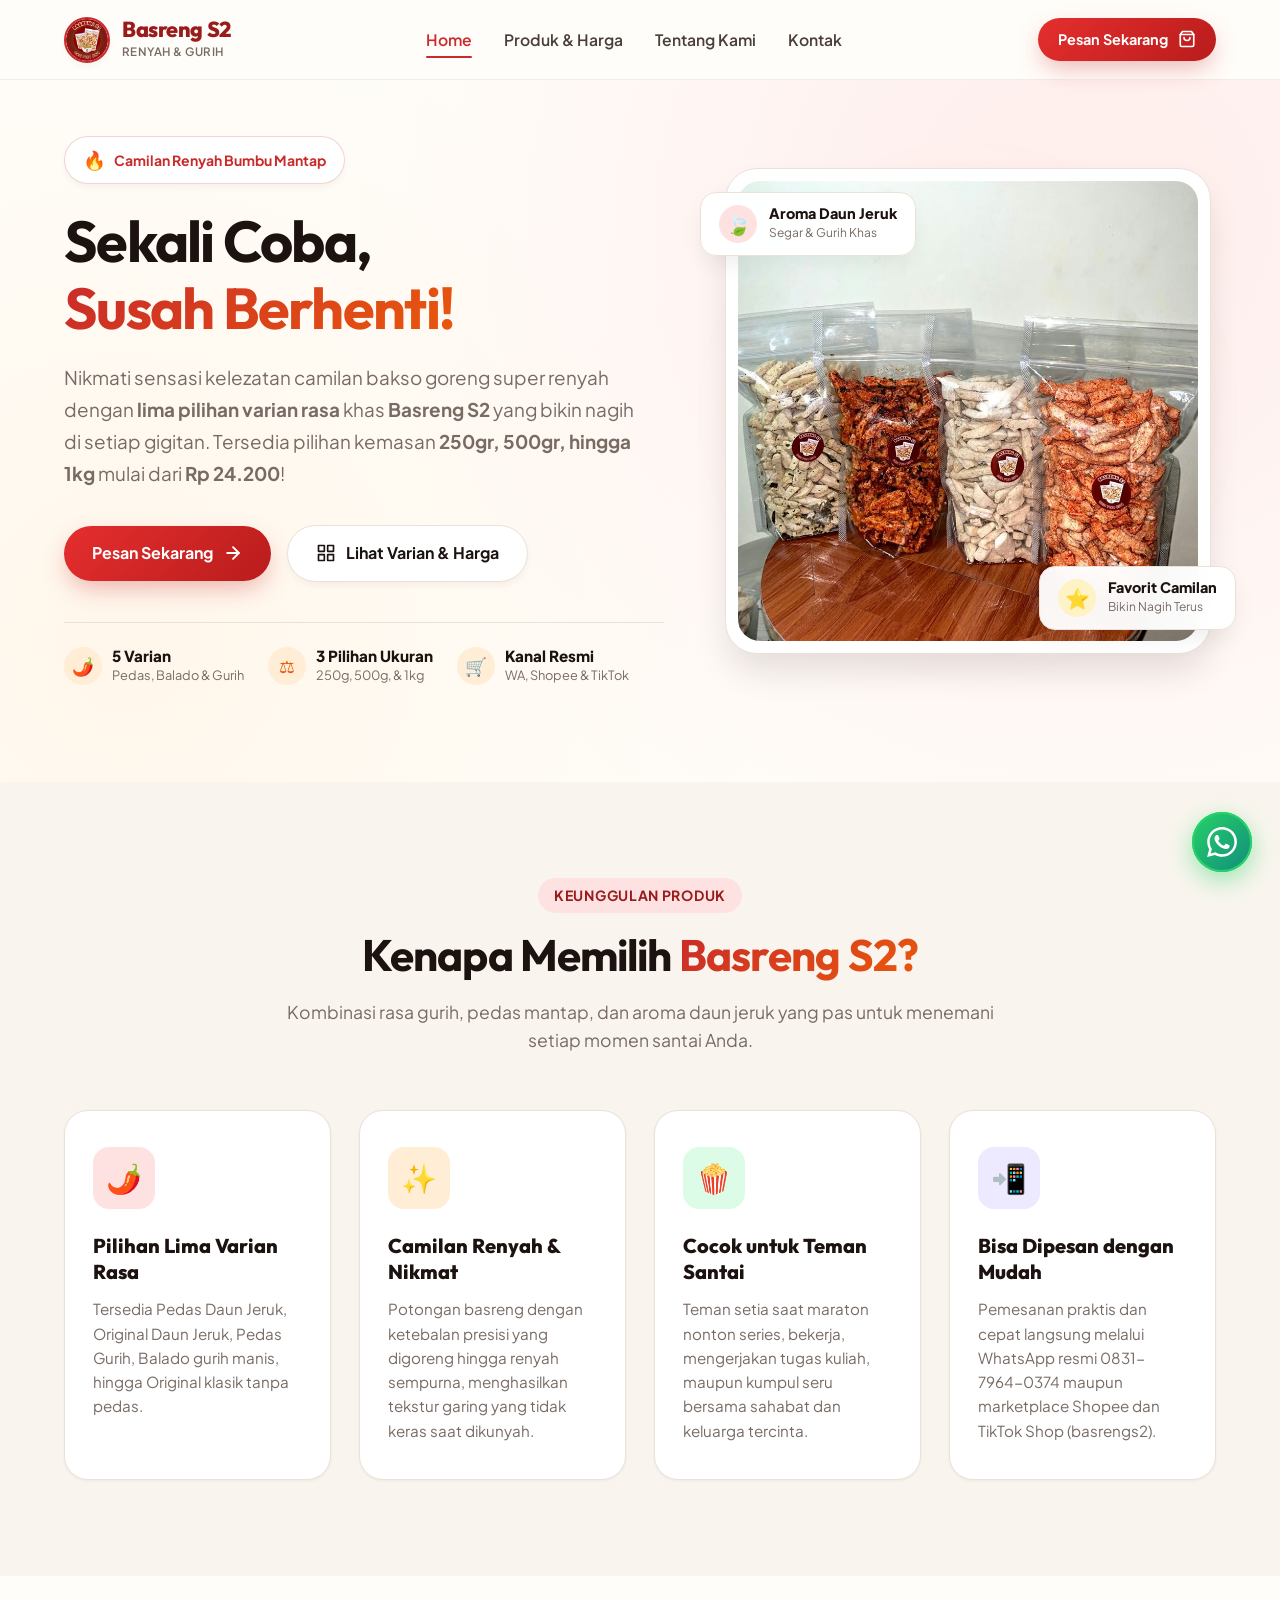
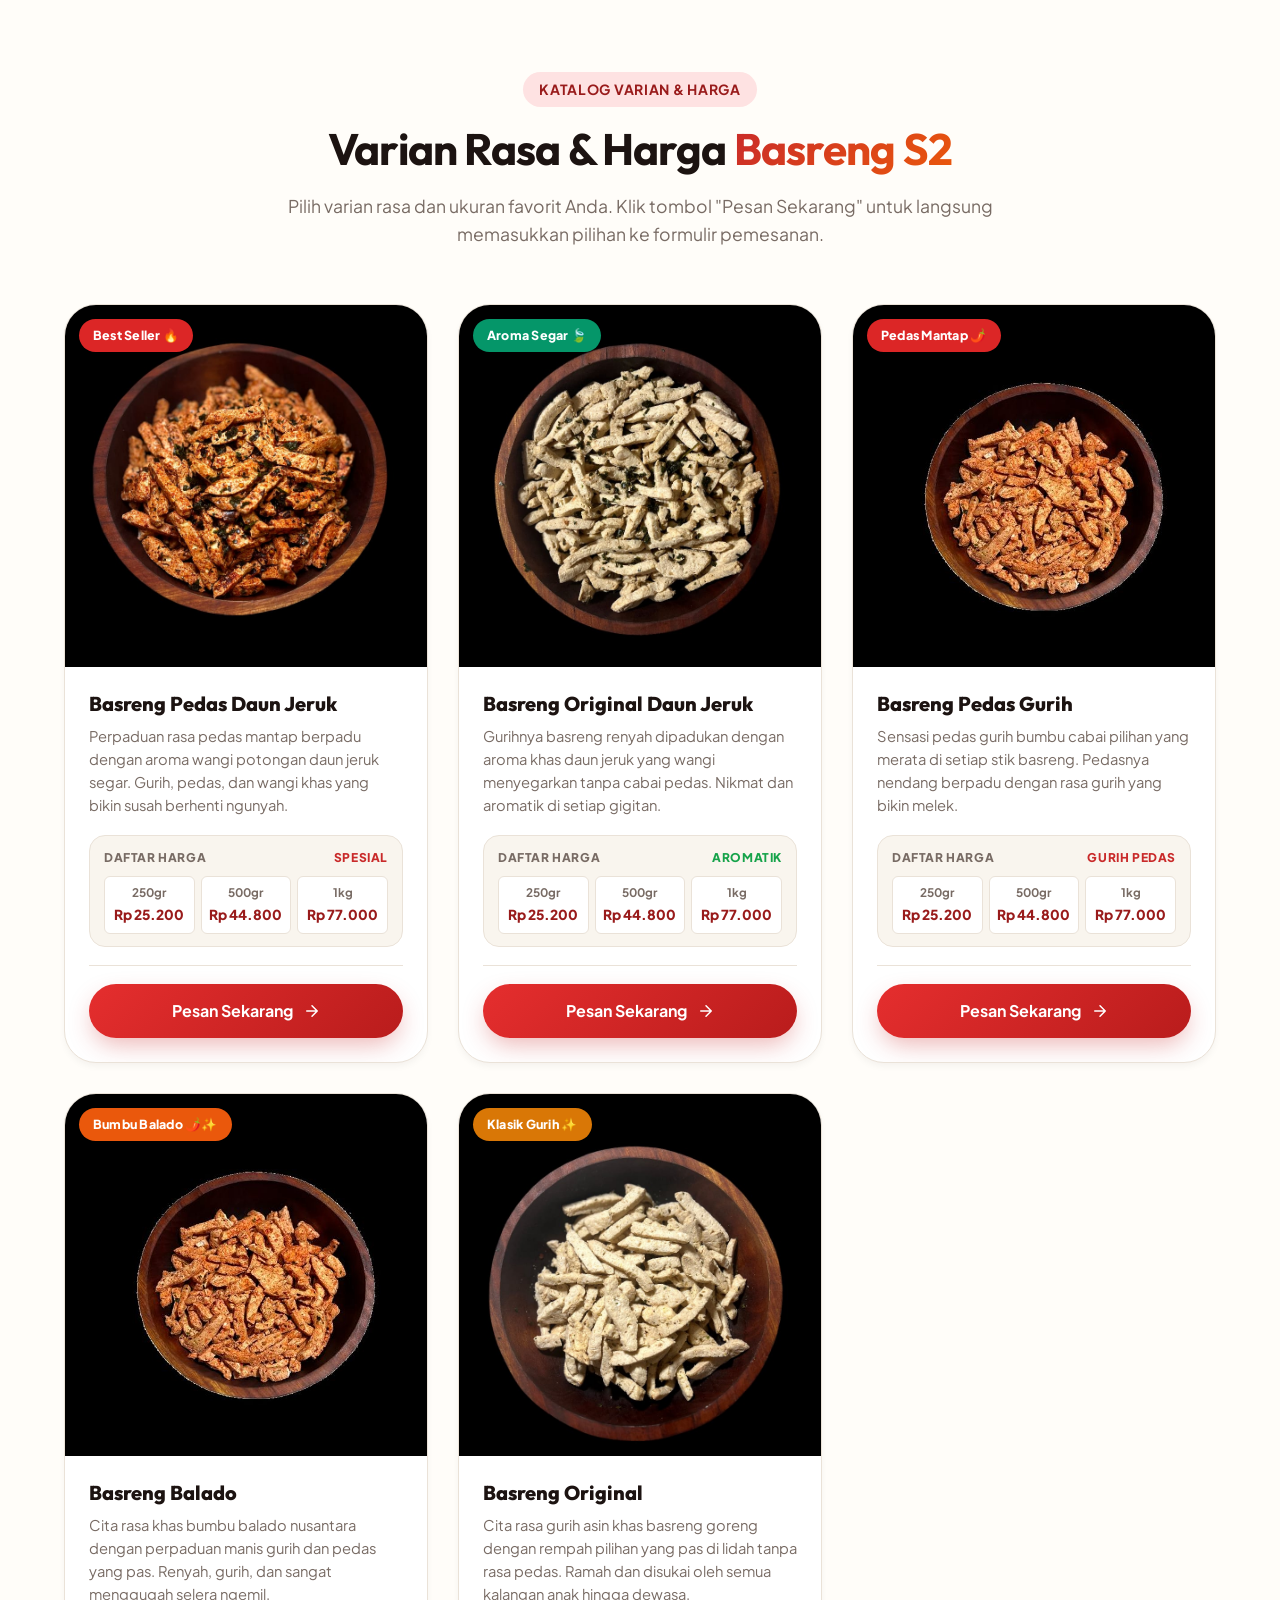
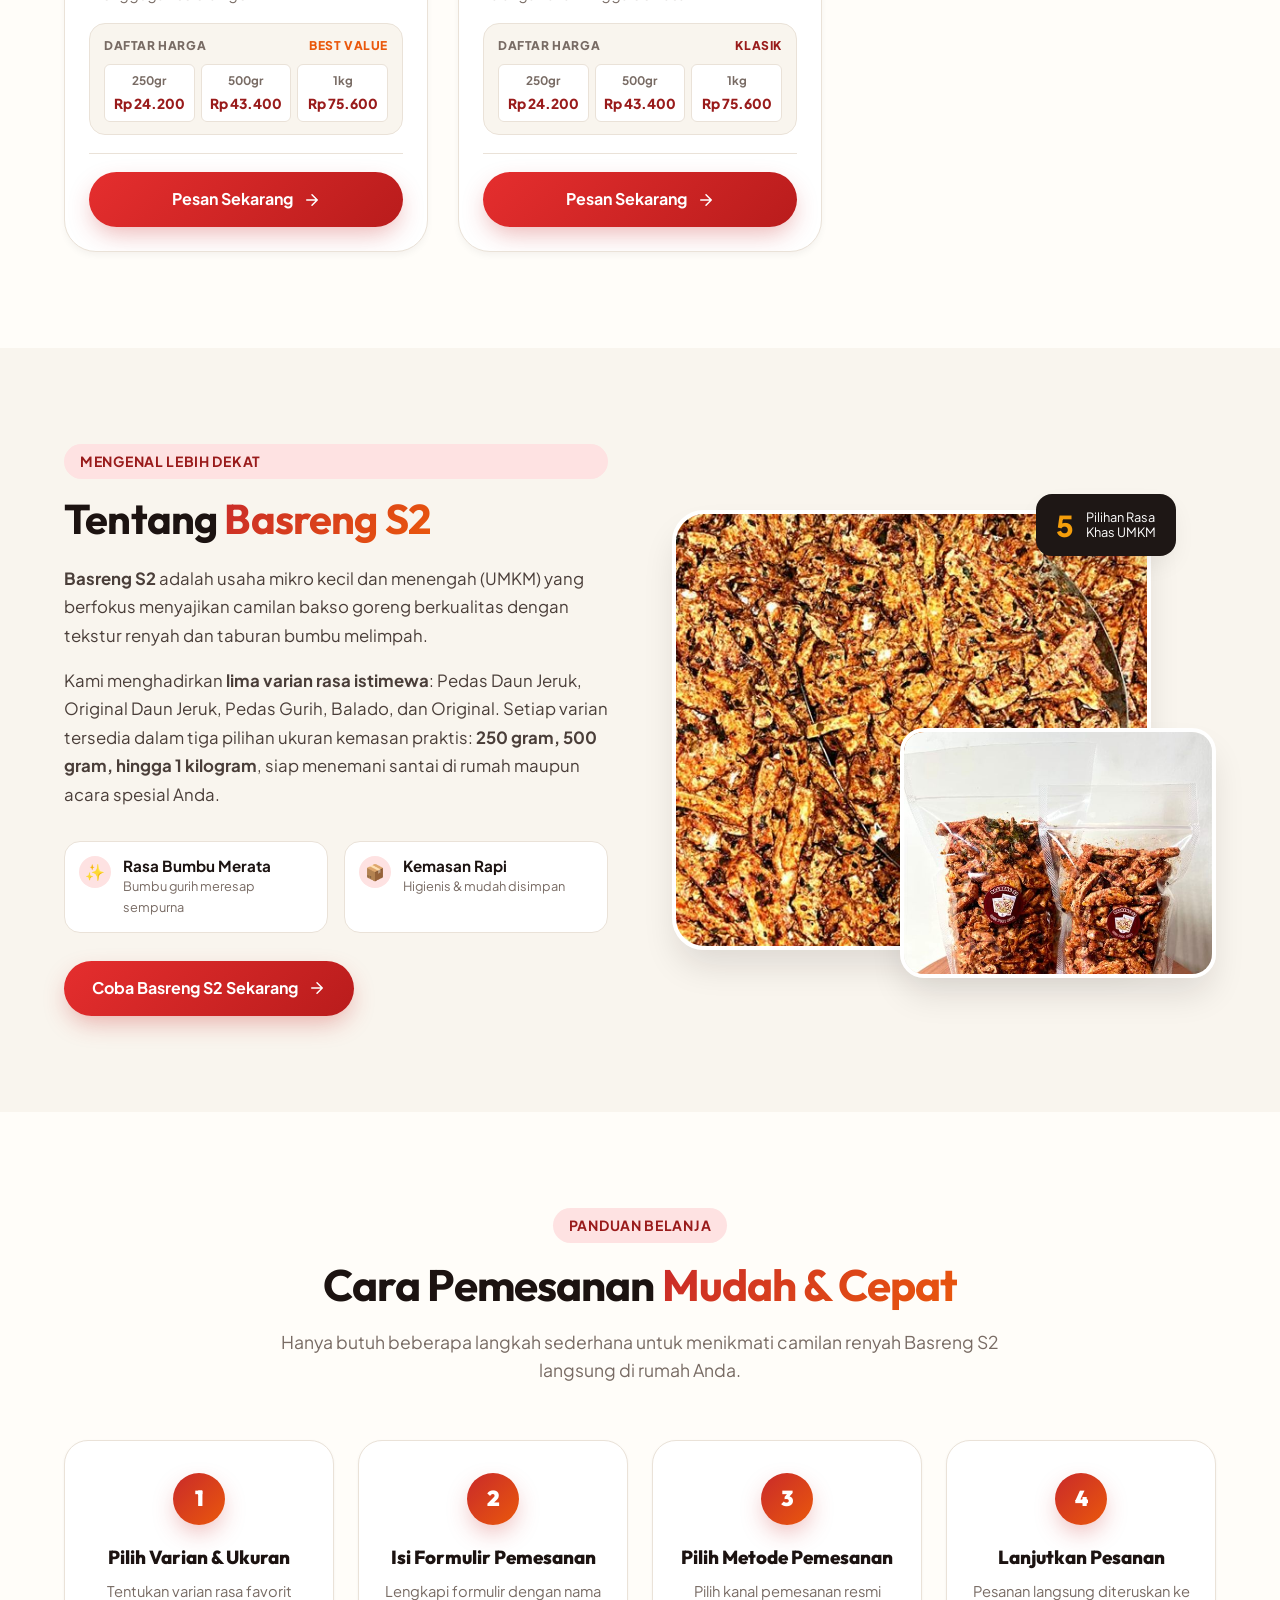
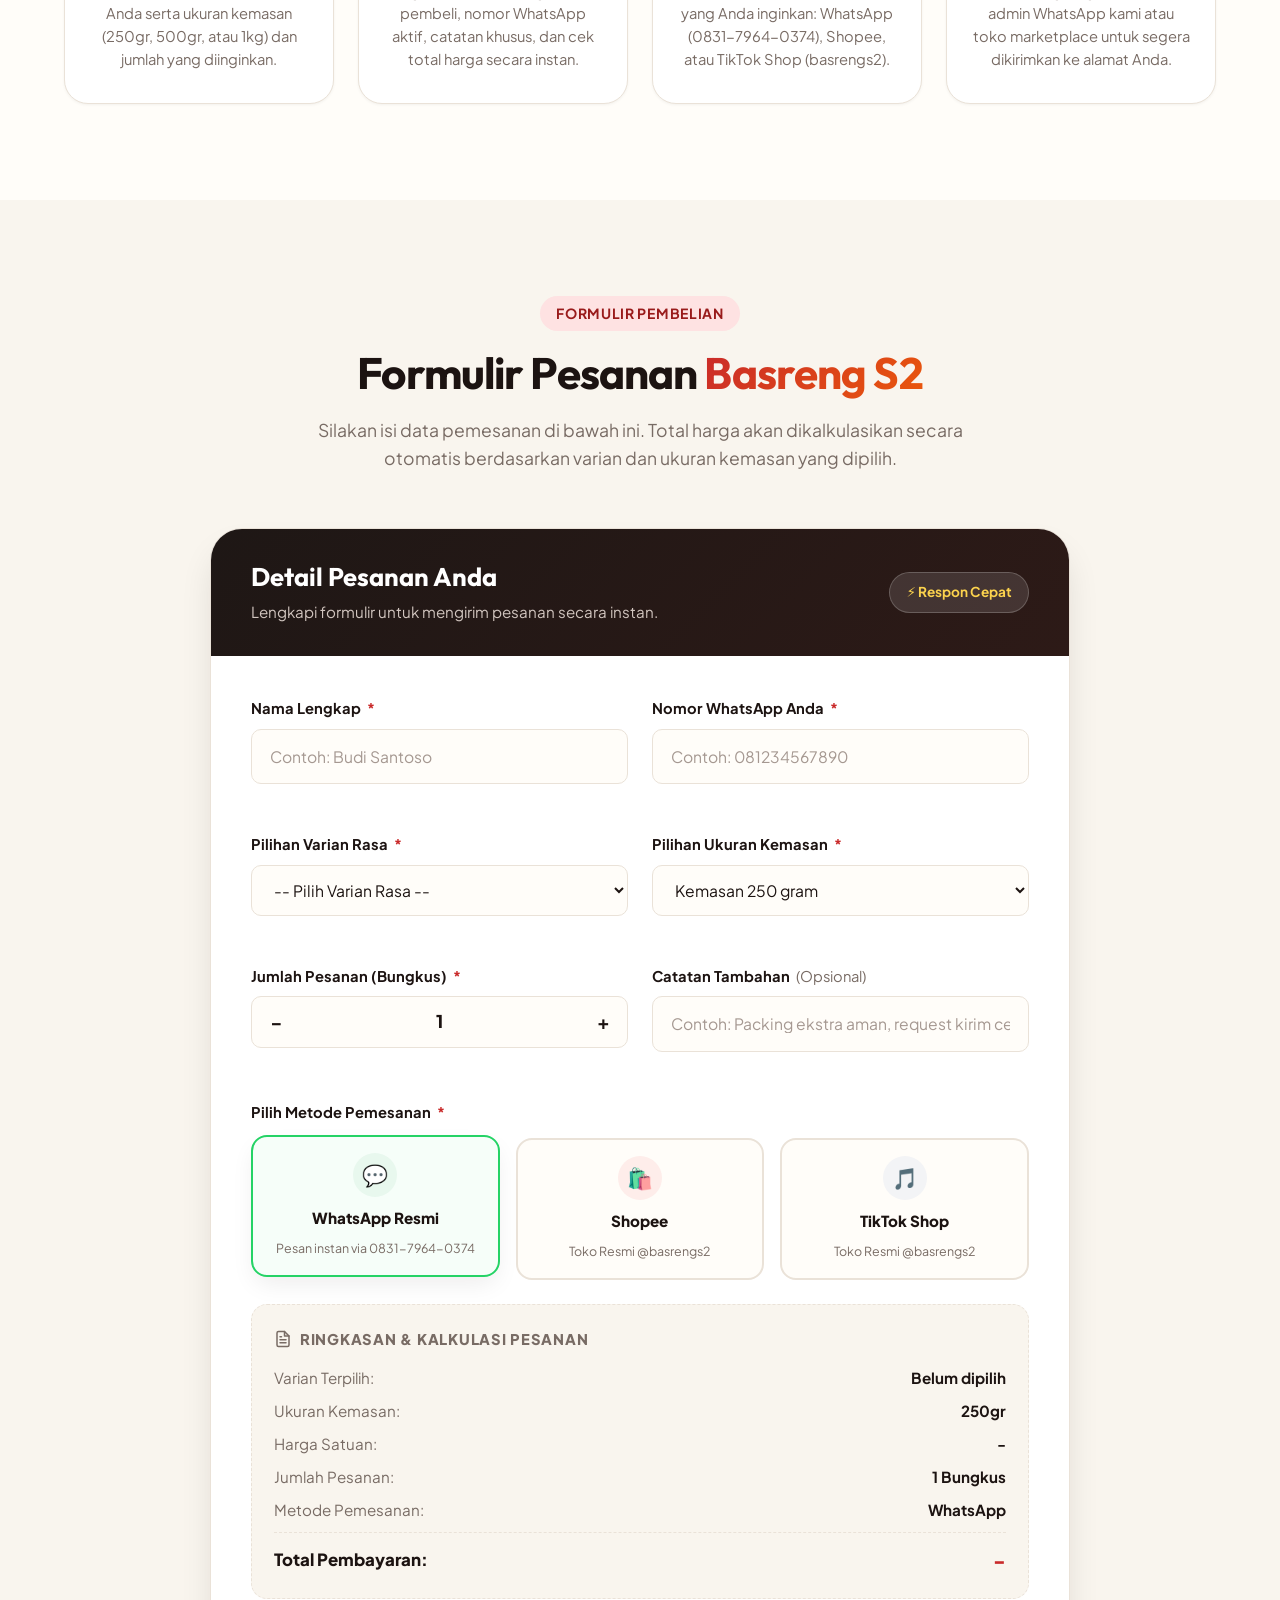
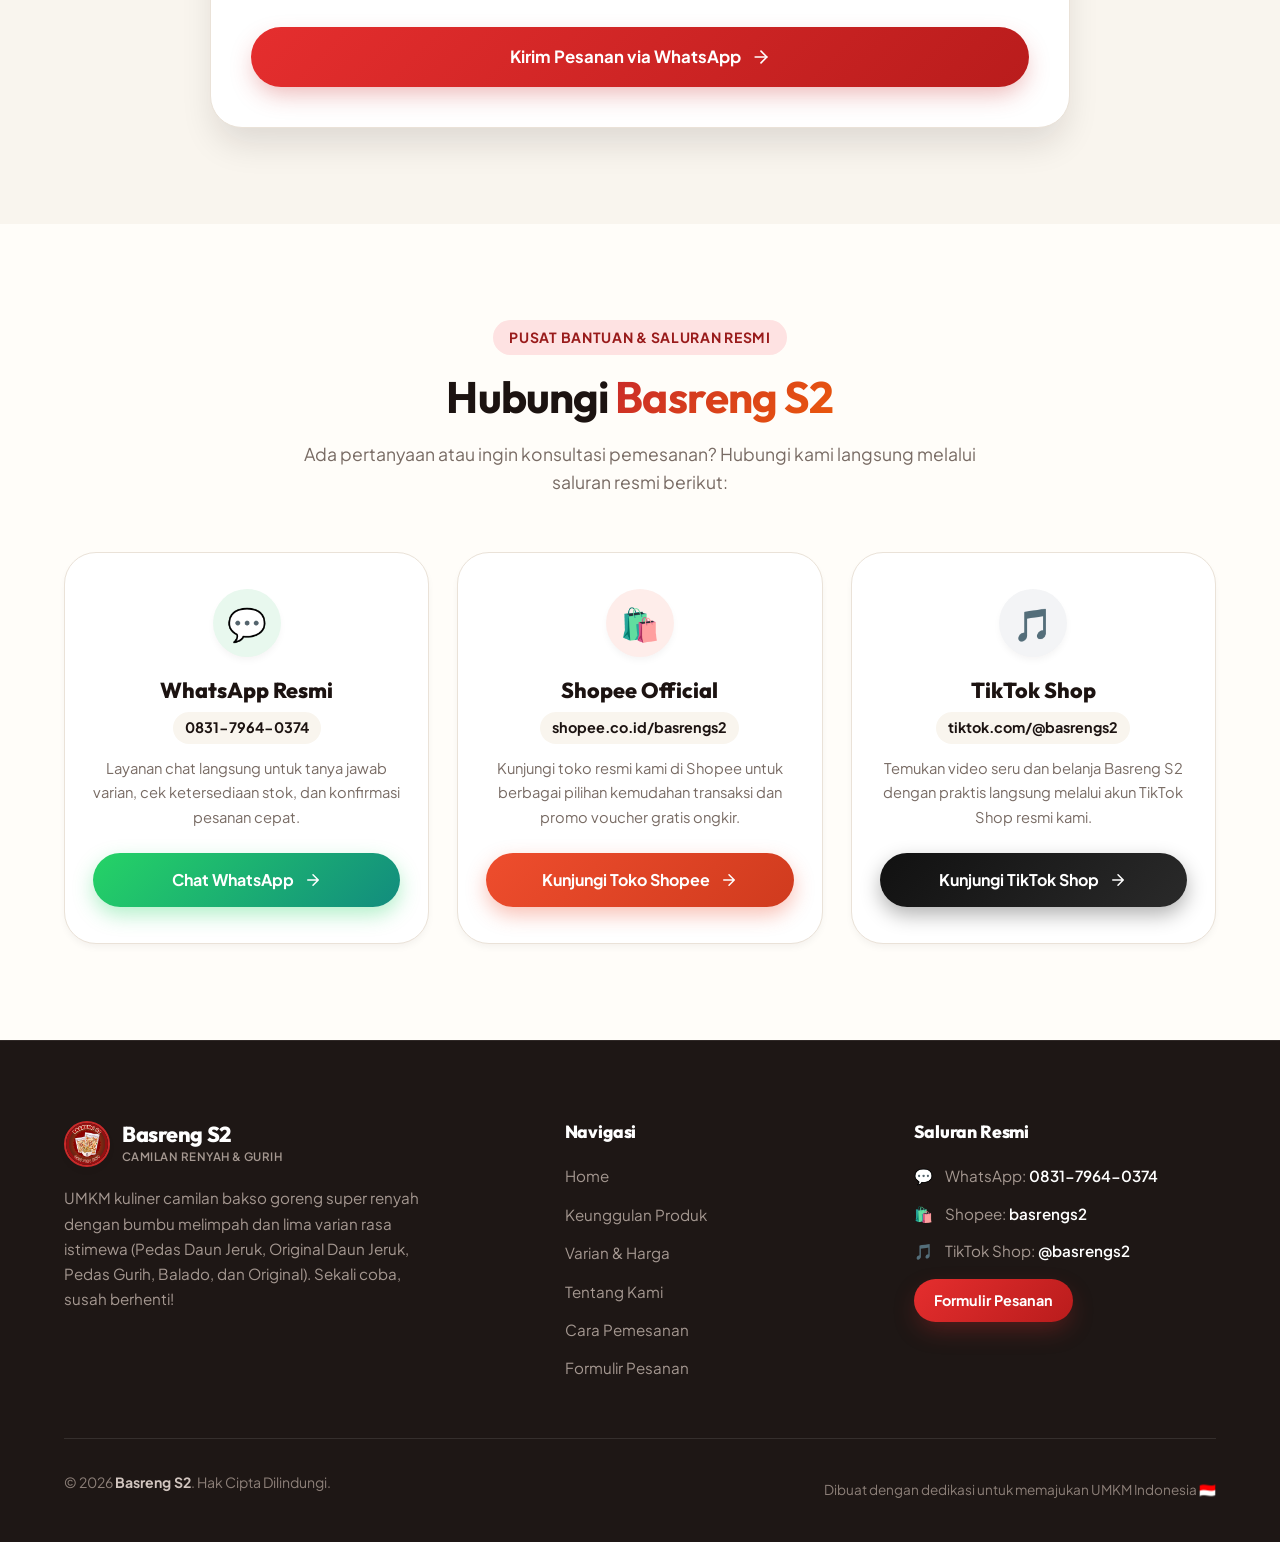
==== commit ff2a6efe: "perf: eliminate render blocking, remove forced reflow, and optimize images" ====
--- a/index.html
+++ b/index.html
@@ -42,6 +42,14 @@
 
   <!-- Google Search Console Verification -->
   <meta name="google-site-verification" content="google2ebcdb2a9bb4b3af">
+
+  <!-- Preconnect to Google Fonts for Fast Non-Blocking Loading -->
+  <link rel="preconnect" href="https://fonts.googleapis.com">
+  <link rel="preconnect" href="https://fonts.gstatic.com" crossorigin>
+  <link rel="stylesheet" href="https://fonts.googleapis.com/css2?family=Outfit:wght@600;700;800;900&family=Plus+Jakarta+Sans:wght@400;500;600;700;800&display=swap">
+
+  <!-- Preload Critical LCP Hero Image -->
+  <link rel="preload" href="img/foto5.jpeg" as="image" type="image/jpeg" fetchpriority="high">
 
   <!-- Main Stylesheet -->
   <link rel="stylesheet" href="css/style.css">
@@ -226,9 +234,9 @@
               </div>
             </div>
 
-            <!-- Main Hero Image -->
+            <!-- Main Hero Image (LCP Prioritized) -->
             <div class="hero-main-card">
-              <img src="img/foto5.jpeg" alt="Lini Produk Basreng S2 dengan Varian Rasa Lengkap" width="600" height="460">
+              <img src="img/foto5.jpeg" alt="Lini Produk Basreng S2 dengan Varian Rasa Lengkap" width="600" height="460" fetchpriority="high" decoding="async">
             </div>
 
             <!-- Floating Badge Bottom -->
@@ -987,7 +995,7 @@
     </button>
   </div>
 
-  <!-- JavaScript File -->
-  <script src="js/app.js"></script>
+  <!-- JavaScript File (Deferred for Zero Render-Blocking) -->
+  <script src="js/app.js" defer></script>
 </body>
 </html>
--- a/css/style.css
+++ b/css/style.css
@@ -3,8 +3,7 @@
    Modern, Clean, Fresh & Spicy UMKM Snack Aesthetics
    ========================================================================== */
 
-/* --- Google Fonts Import --- */
-@import url('https://fonts.googleapis.com/css2?family=Plus+Jakarta+Sans:wght@400;500;600;700;800&family=Outfit:wght@600;700;800;900&display=swap');
+/* Google Fonts loaded via preconnected HTML links in index.html for zero render blocking */
 
 /* --- Root Variables & Theme System --- */
 :root {
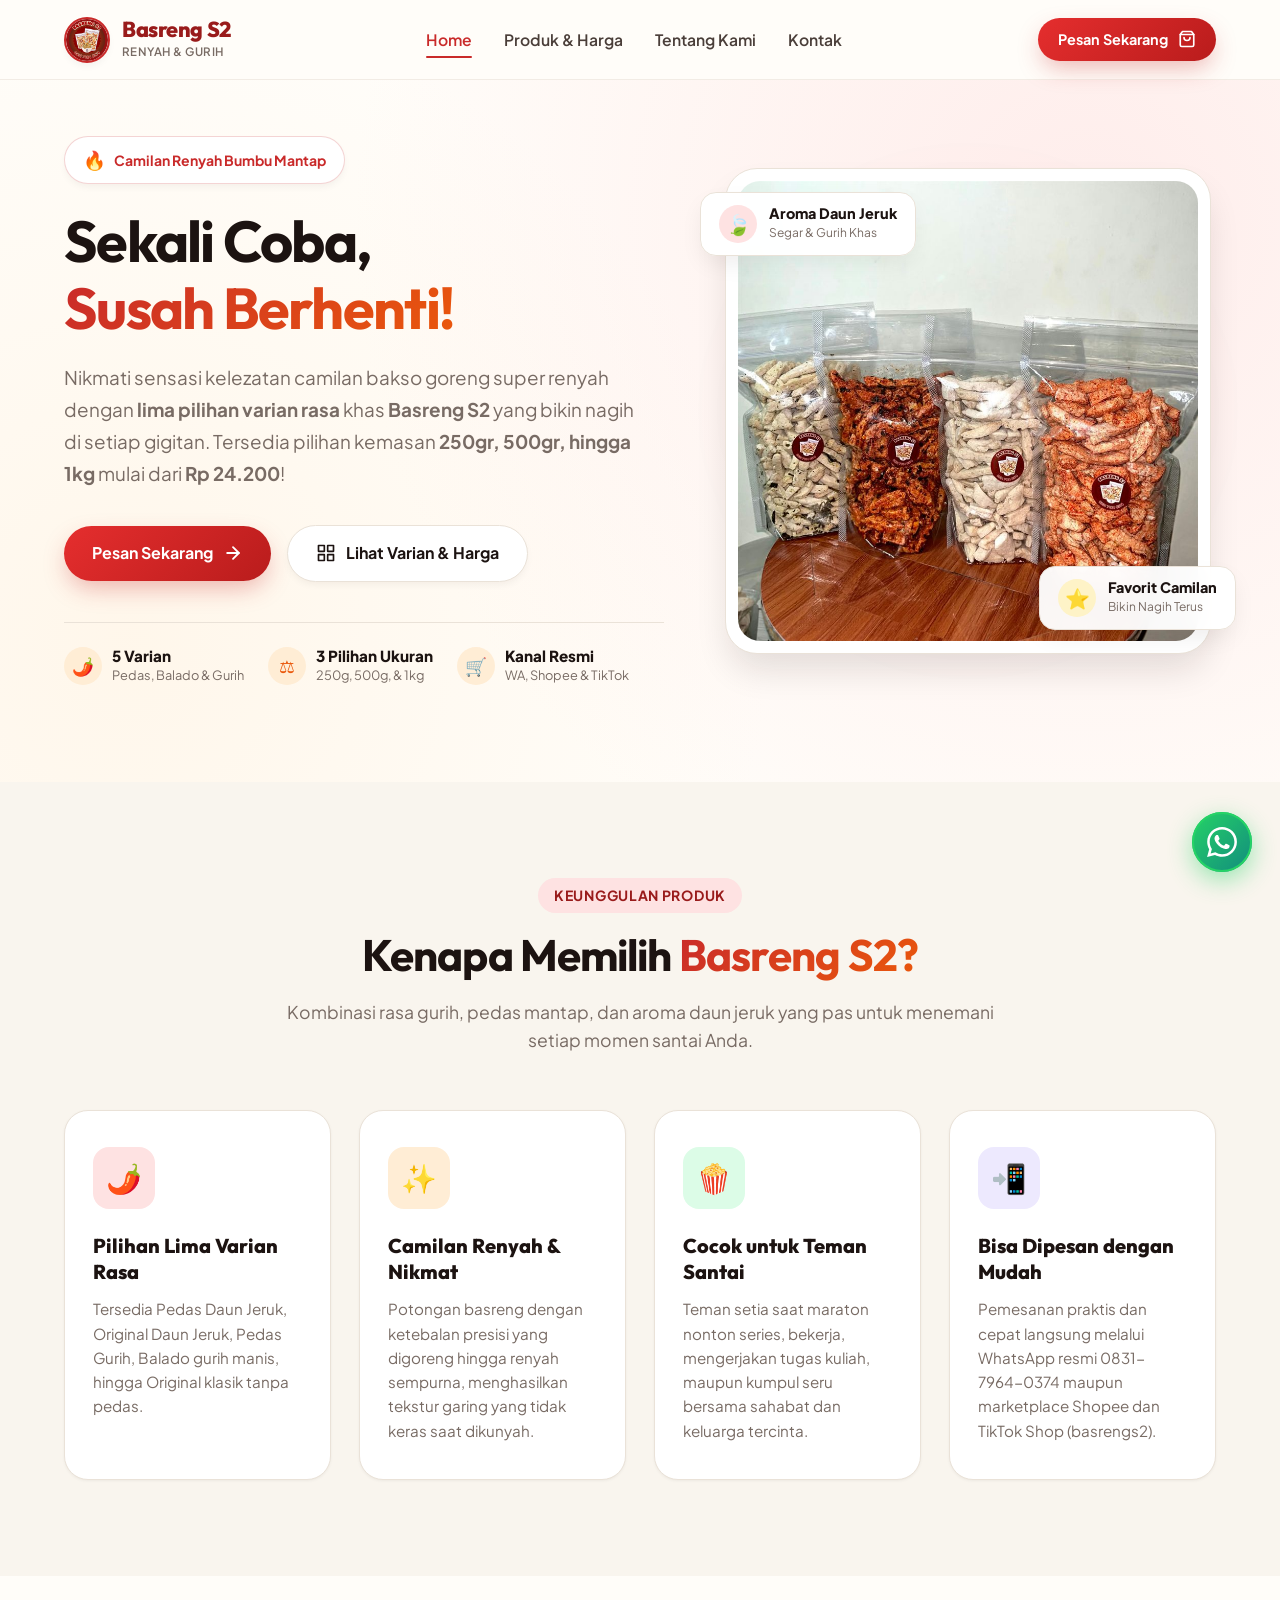
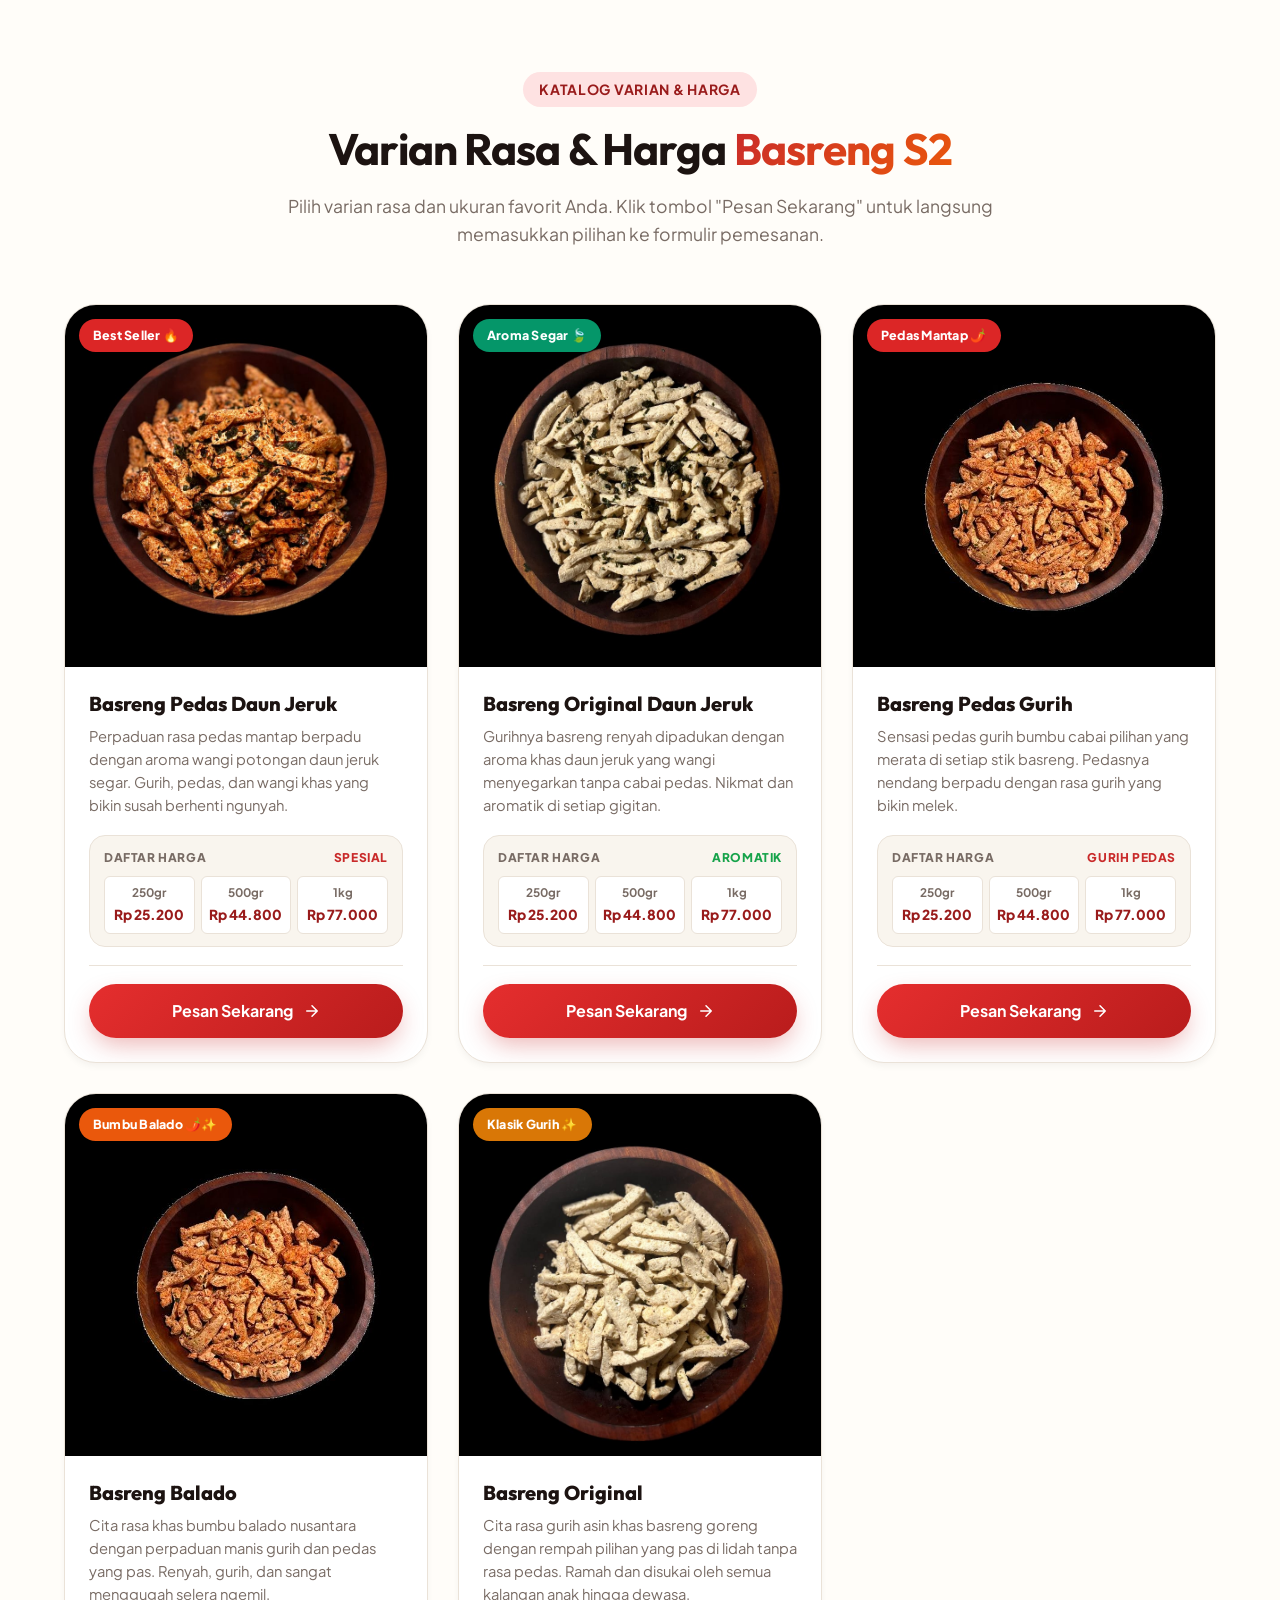
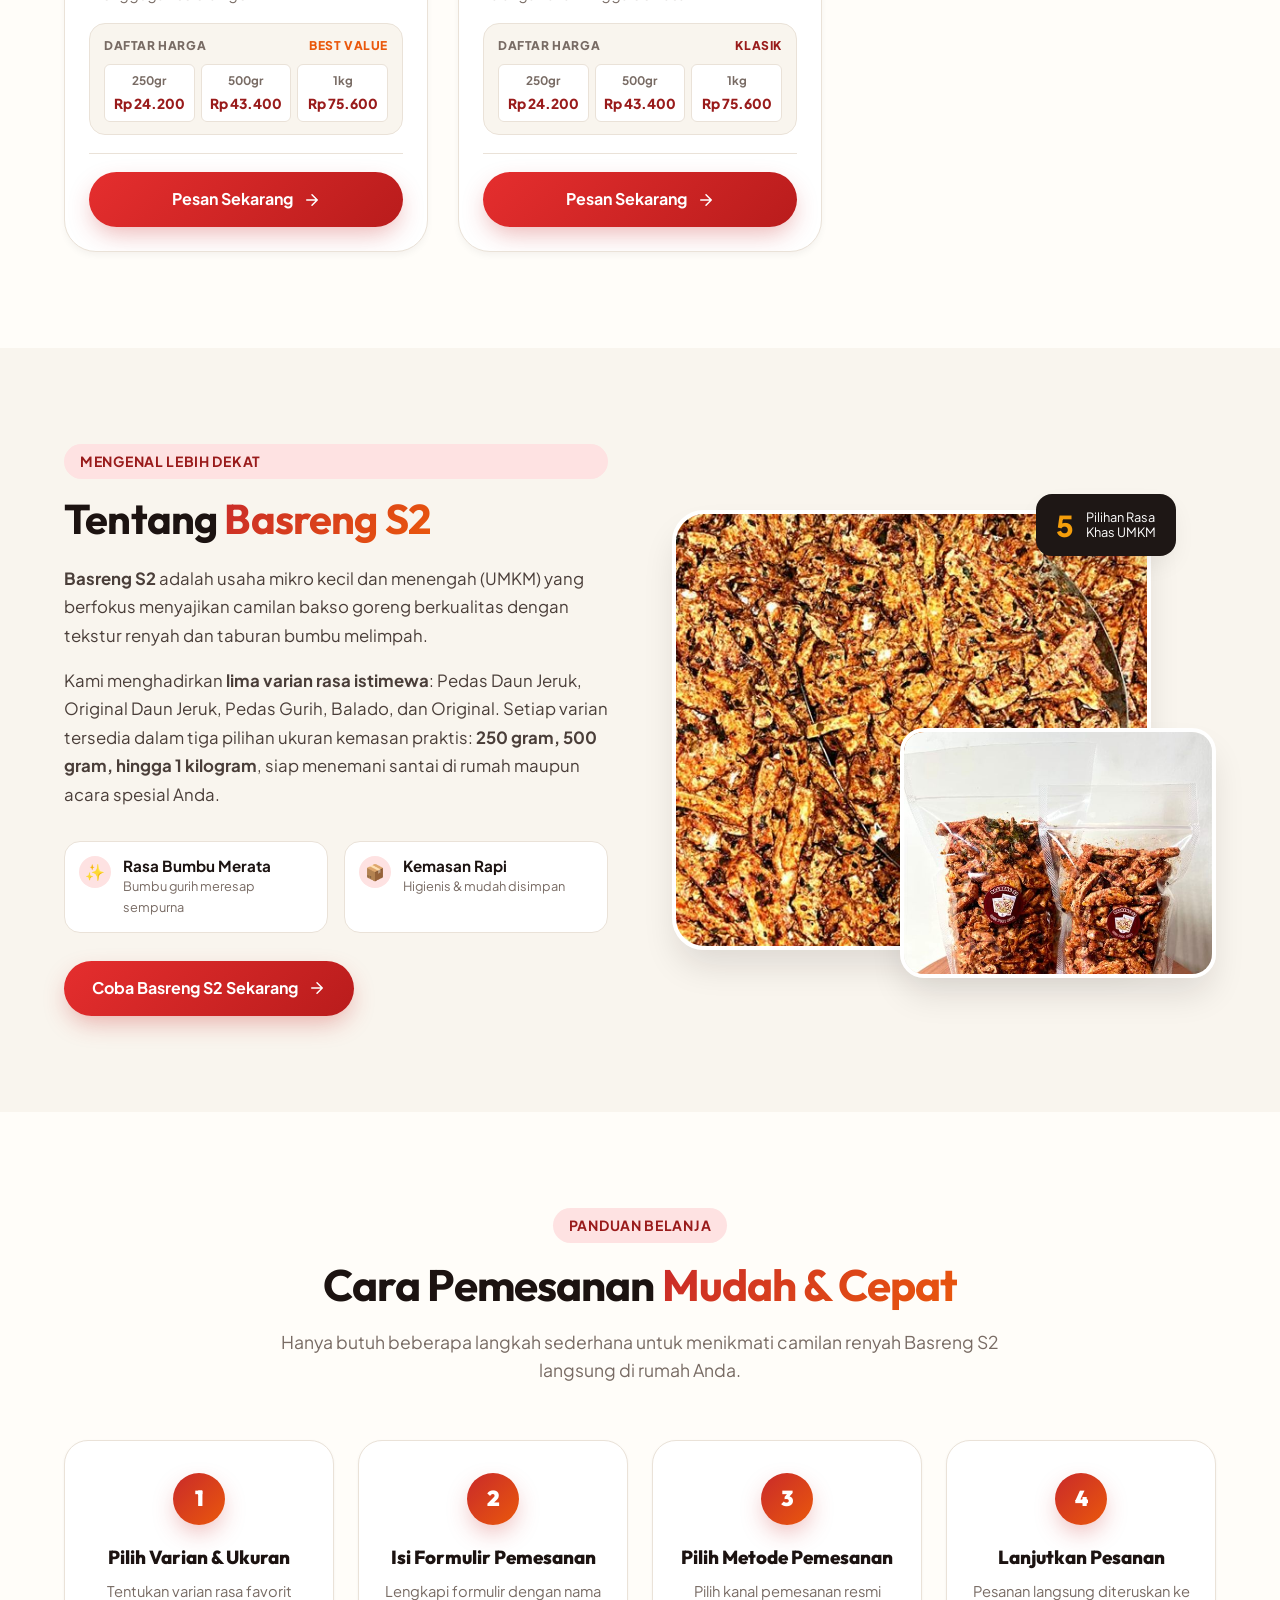
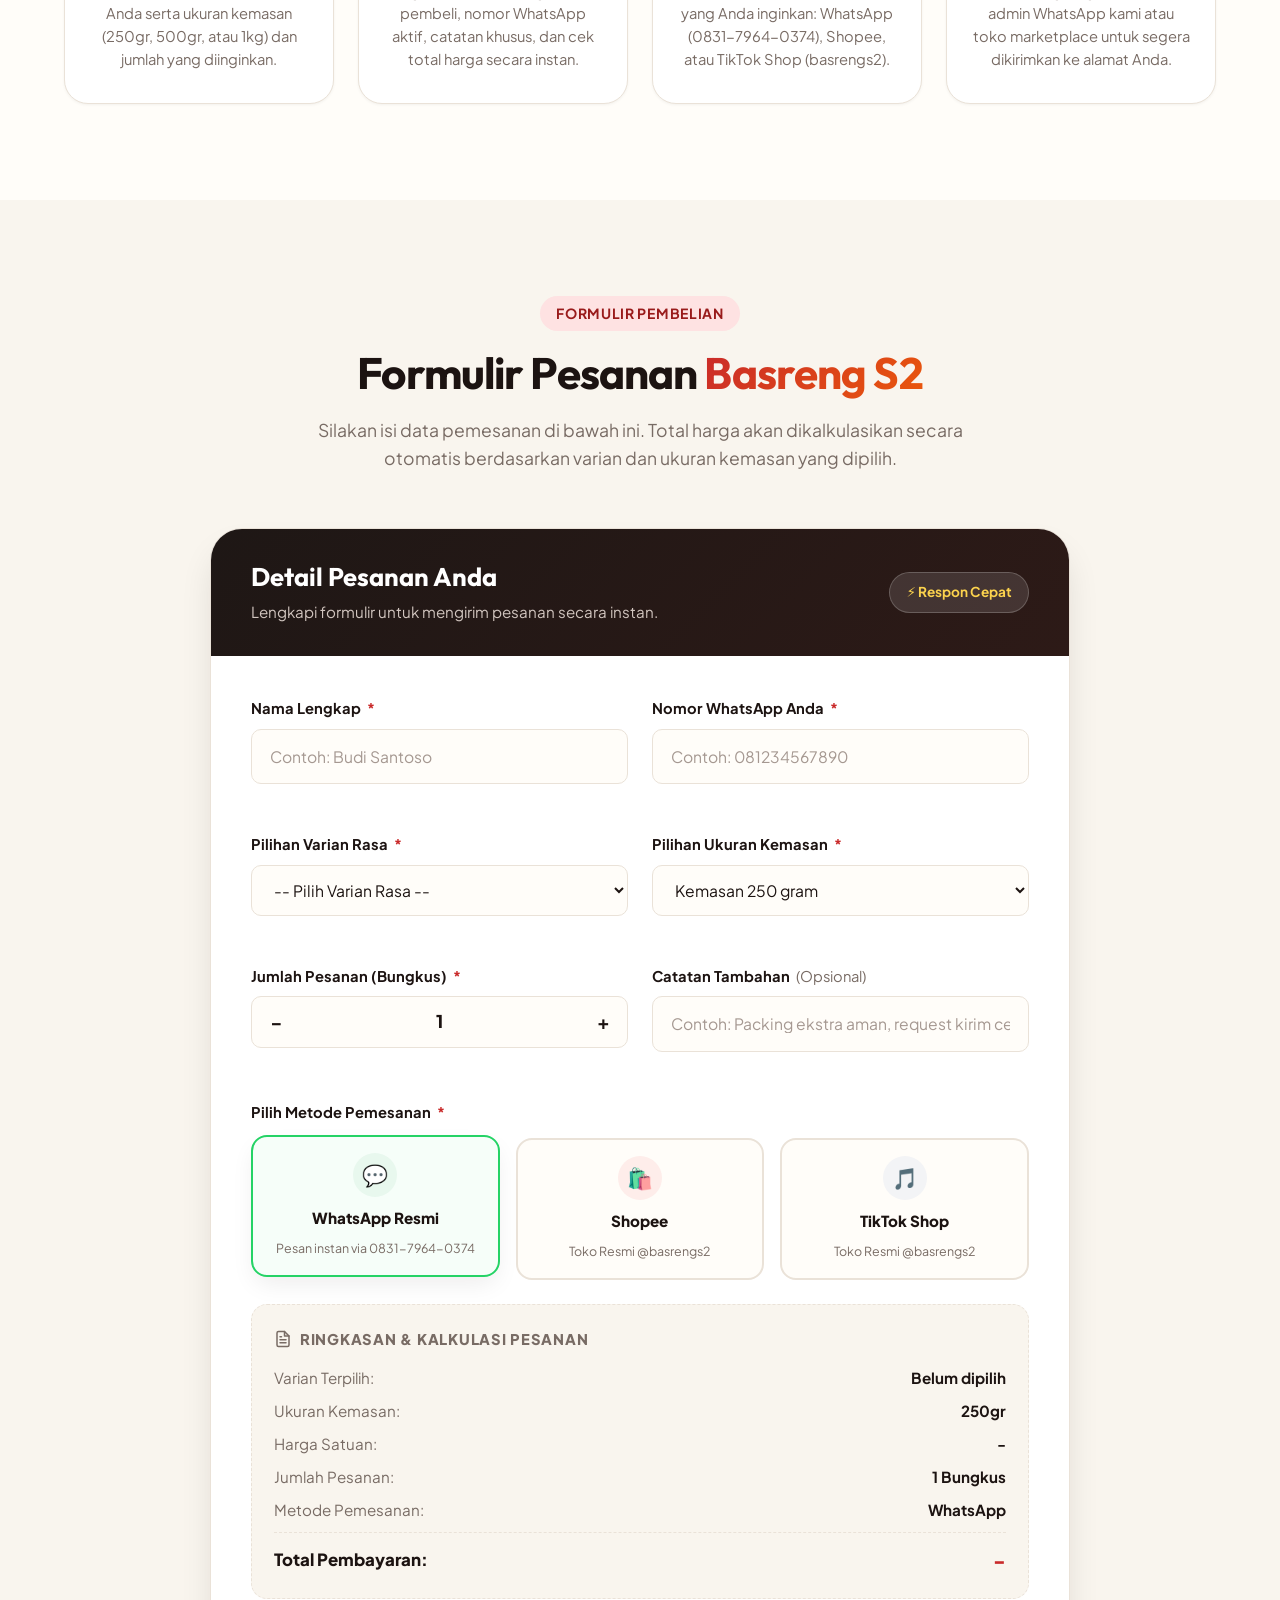
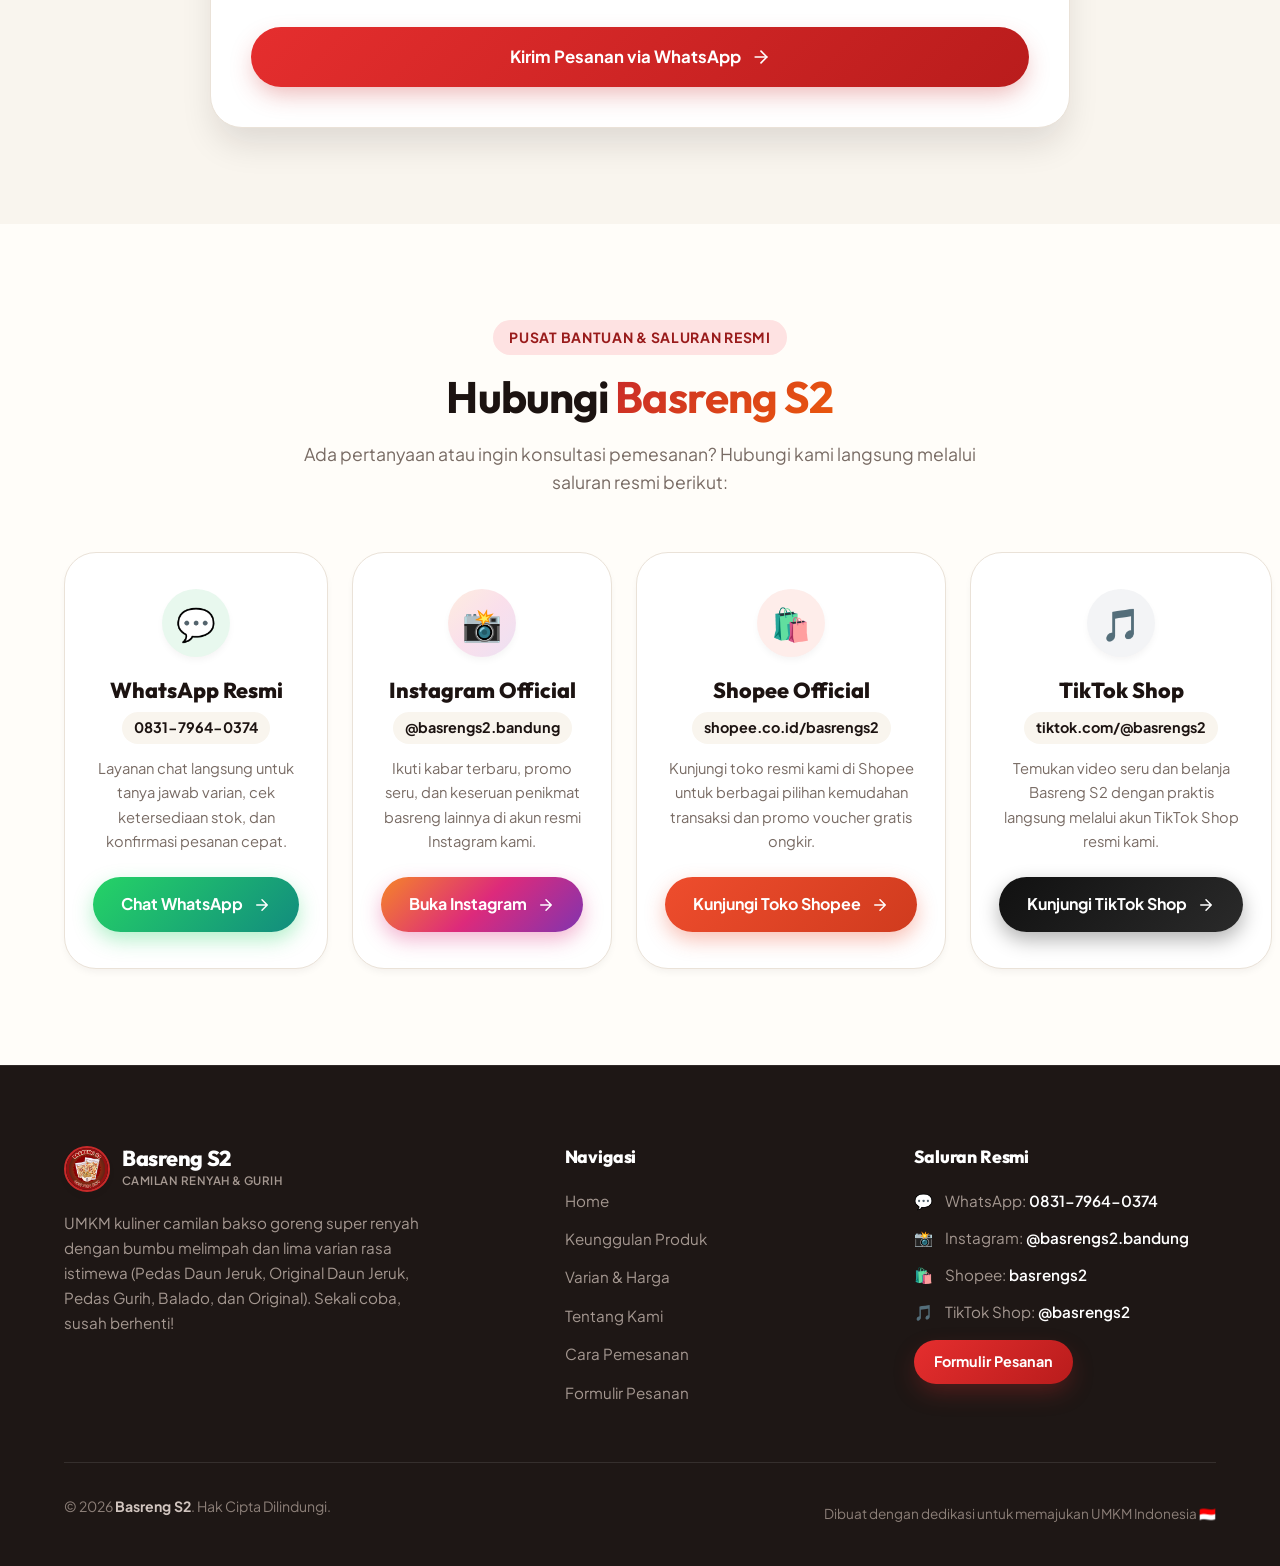
==== commit cb092089: "tambah ig" ====
--- a/index.html
+++ b/index.html
@@ -42,14 +42,6 @@
 
   <!-- Google Search Console Verification -->
   <meta name="google-site-verification" content="google2ebcdb2a9bb4b3af">
-
-  <!-- Preconnect to Google Fonts for Fast Non-Blocking Loading -->
-  <link rel="preconnect" href="https://fonts.googleapis.com">
-  <link rel="preconnect" href="https://fonts.gstatic.com" crossorigin>
-  <link rel="stylesheet" href="https://fonts.googleapis.com/css2?family=Outfit:wght@600;700;800;900&family=Plus+Jakarta+Sans:wght@400;500;600;700;800&display=swap">
-
-  <!-- Preload Critical LCP Hero Image -->
-  <link rel="preload" href="img/foto5.jpeg" as="image" type="image/jpeg" fetchpriority="high">
 
   <!-- Main Stylesheet -->
   <link rel="stylesheet" href="css/style.css">
@@ -75,7 +67,8 @@
         },
         "sameAs": [
           "https://shopee.co.id/basrengs2",
-          "https://www.tiktok.com/@basrengs2"
+          "https://www.tiktok.com/@basrengs2",
+          "https://www.instagram.com/basrengs2.bandung/"
         ]
       },
       {
@@ -234,9 +227,9 @@
               </div>
             </div>
 
-            <!-- Main Hero Image (LCP Prioritized) -->
+            <!-- Main Hero Image -->
             <div class="hero-main-card">
-              <img src="img/foto5.jpeg" alt="Lini Produk Basreng S2 dengan Varian Rasa Lengkap" width="600" height="460" fetchpriority="high" decoding="async">
+              <img src="img/foto5.jpeg" alt="Lini Produk Basreng S2 dengan Varian Rasa Lengkap" width="600" height="460">
             </div>
 
             <!-- Floating Badge Bottom -->
@@ -879,8 +872,24 @@
             </button>
           </div>
 
+          <!-- Instagram Card -->
+          <div class="contact-card card-ig reveal-fade-up delay-200">
+            <div class="contact-icon-wrapper">
+              📸
+            </div>
+            <h3 class="contact-channel-title">Instagram Official</h3>
+            <span class="contact-channel-handle">@basrengs2.bandung</span>
+            <p class="contact-channel-info">
+              Ikuti kabar terbaru, promo seru, dan keseruan penikmat basreng lainnya di akun resmi Instagram kami.
+            </p>
+            <button type="button" class="btn btn-instagram btn-block" id="btn-contact-ig">
+              <span>Buka Instagram</span>
+              <svg width="18" height="18" viewBox="0 0 24 24" fill="none" stroke="currentColor" stroke-width="2" stroke-linecap="round" stroke-linejoin="round"><path d="M5 12h14M12 5l7 7-7 7"/></svg>
+            </button>
+          </div>
+
           <!-- Shopee Card -->
-          <div class="contact-card card-shopee reveal-fade-up delay-200">
+          <div class="contact-card card-shopee reveal-fade-up delay-300">
             <div class="contact-icon-wrapper">
               🛍️
             </div>
@@ -896,7 +905,7 @@
           </div>
 
           <!-- TikTok Shop Card -->
-          <div class="contact-card card-tiktok reveal-fade-up delay-300">
+          <div class="contact-card card-tiktok reveal-fade-up delay-400">
             <div class="contact-icon-wrapper">
               🎵
             </div>
@@ -958,6 +967,10 @@
             <span>WhatsApp: <a href="https://wa.me/6283179640374" target="_blank" rel="noopener noreferrer">0831-7964-0374</a></span>
           </div>
           <div class="footer-contact-item">
+            <span>📸</span>
+            <span>Instagram: <a href="https://www.instagram.com/basrengs2.bandung/" target="_blank" rel="noopener noreferrer">@basrengs2.bandung</a></span>
+          </div>
+          <div class="footer-contact-item">
             <span>🛍️</span>
             <span>Shopee: <a href="https://shopee.co.id/basrengs2" target="_blank" rel="noopener noreferrer">basrengs2</a></span>
           </div>
@@ -995,7 +1008,7 @@
     </button>
   </div>
 
-  <!-- JavaScript File (Deferred for Zero Render-Blocking) -->
-  <script src="js/app.js" defer></script>
+  <!-- JavaScript File -->
+  <script src="js/app.js"></script>
 </body>
 </html>
--- a/css/style.css
+++ b/css/style.css
@@ -3,7 +3,8 @@
    Modern, Clean, Fresh & Spicy UMKM Snack Aesthetics
    ========================================================================== */
 
-/* Google Fonts loaded via preconnected HTML links in index.html for zero render blocking */
+/* --- Google Fonts Import --- */
+@import url('https://fonts.googleapis.com/css2?family=Plus+Jakarta+Sans:wght@400;500;600;700;800&family=Outfit:wght@600;700;800;900&display=swap');
 
 /* --- Root Variables & Theme System --- */
 :root {
@@ -279,6 +280,17 @@
   background: linear-gradient(135deg, #222222 0%, #000000 100%);
   transform: translateY(-2px);
   box-shadow: 0 12px 24px rgba(0, 0, 0, 0.4);
+}
+
+.btn-instagram {
+  background: linear-gradient(135deg, #F58529 0%, #DD2A7B 50%, #8134AF 100%);
+  color: #FFFFFF;
+  box-shadow: 0 8px 20px rgba(221, 42, 123, 0.35);
+}
+
+.btn-instagram:hover {
+  transform: translateY(-2px);
+  box-shadow: 0 12px 24px rgba(221, 42, 123, 0.45);
 }
 
 .btn-sm {
@@ -1409,8 +1421,8 @@
    ========================================================================== */
 .contact-grid {
   display: grid;
-  grid-template-columns: repeat(3, 1fr);
-  gap: 28px;
+  grid-template-columns: repeat(4, 1fr);
+  gap: 24px;
 }
 
 .contact-card {
@@ -1456,6 +1468,11 @@
 .contact-card.card-tiktok .contact-icon-wrapper {
   background: #F3F4F6;
   color: #111111;
+}
+
+.contact-card.card-ig .contact-icon-wrapper {
+  background: linear-gradient(135deg, rgba(245, 133, 41, 0.15) 0%, rgba(221, 42, 123, 0.15) 50%, rgba(129, 52, 175, 0.15) 100%);
+  color: #DD2A7B;
 }
 
 .contact-channel-title {
@@ -1839,6 +1856,10 @@
   }
 
   .steps-grid {
+    grid-template-columns: repeat(2, 1fr);
+  }
+
+  .contact-grid {
     grid-template-columns: repeat(2, 1fr);
   }
 
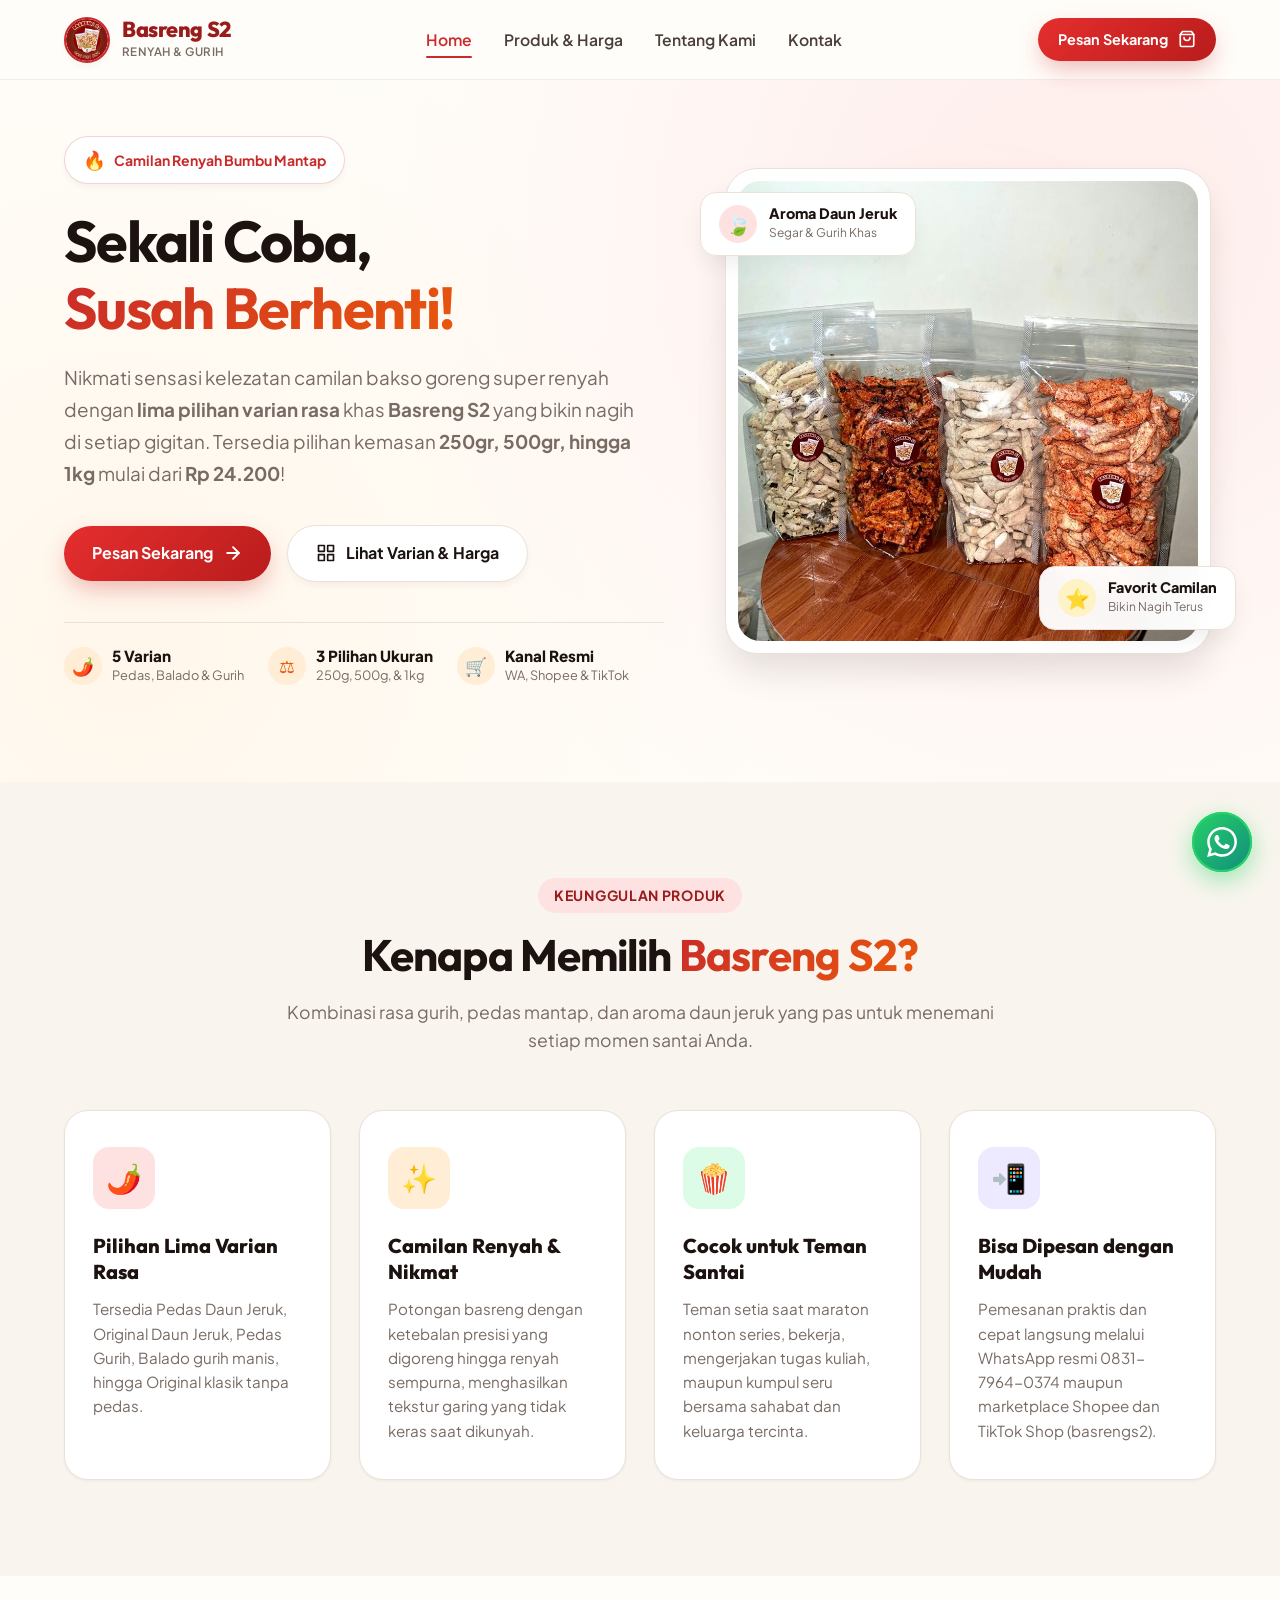
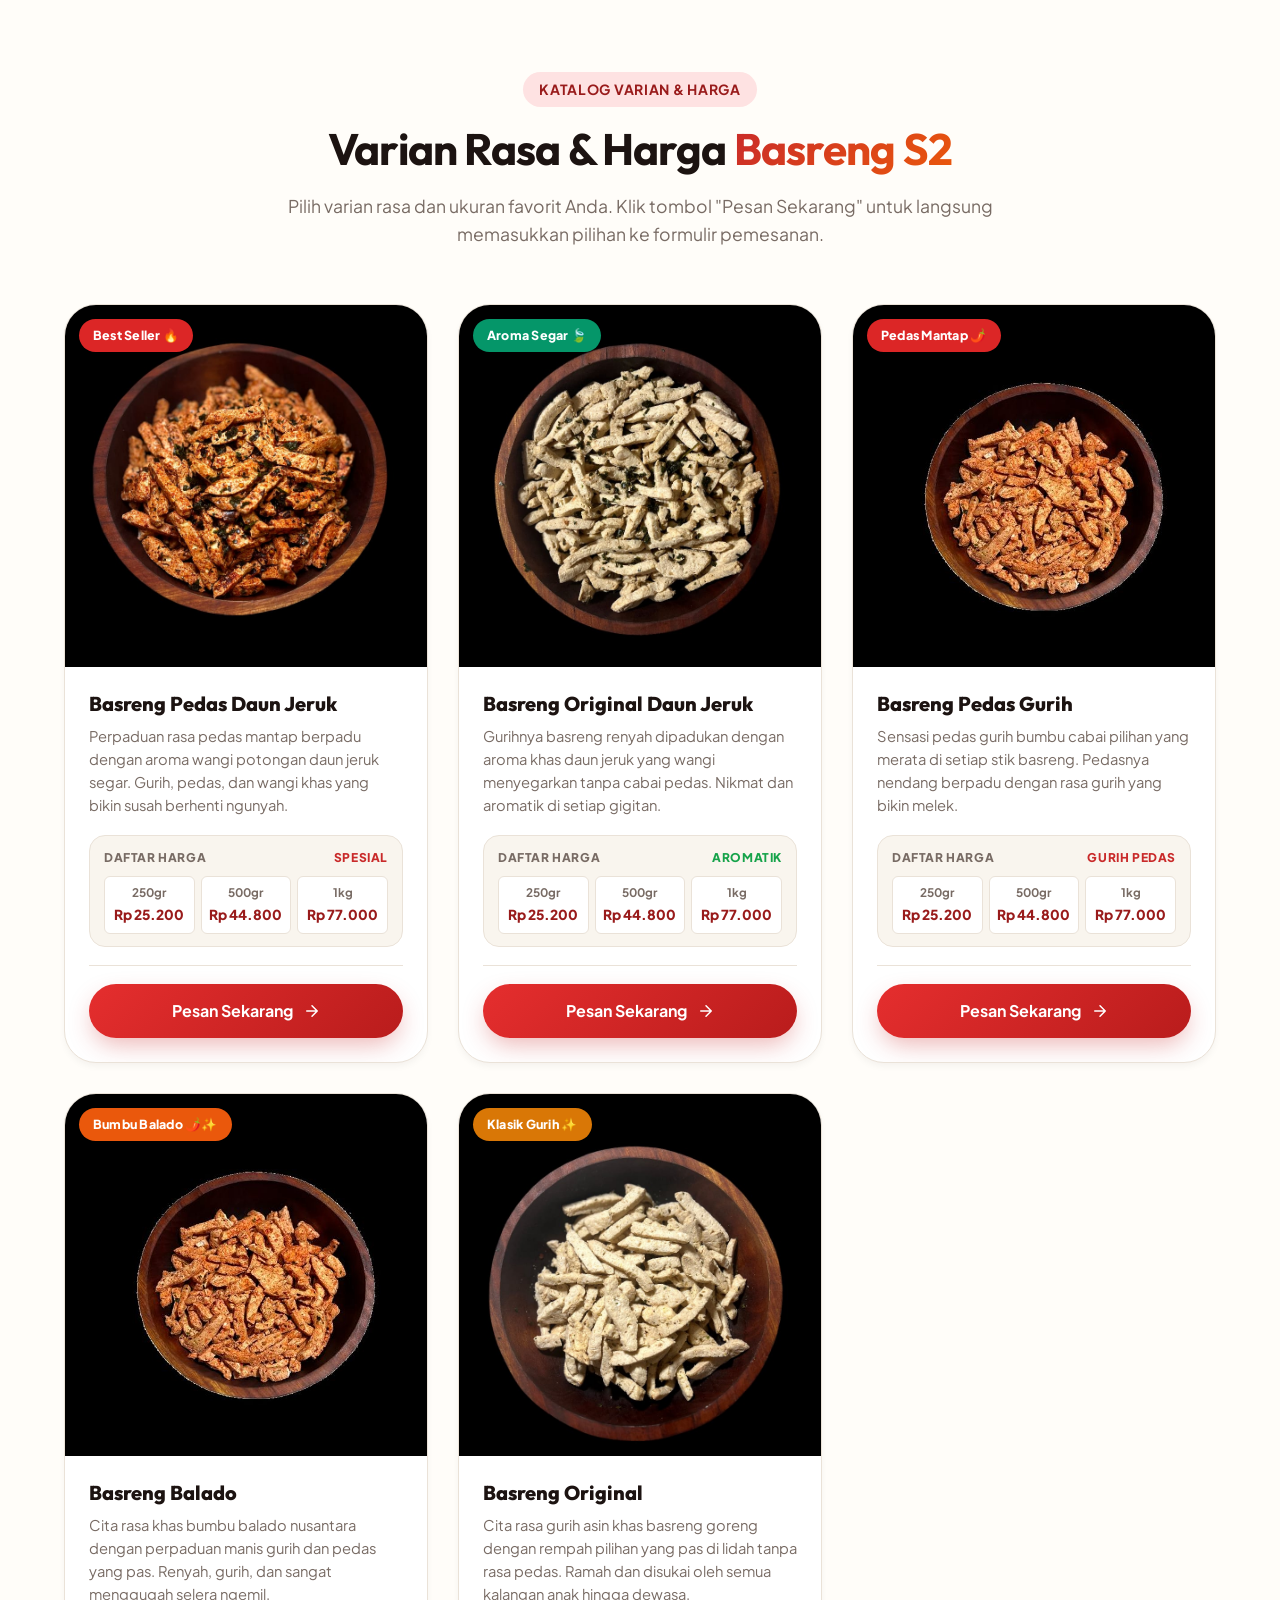
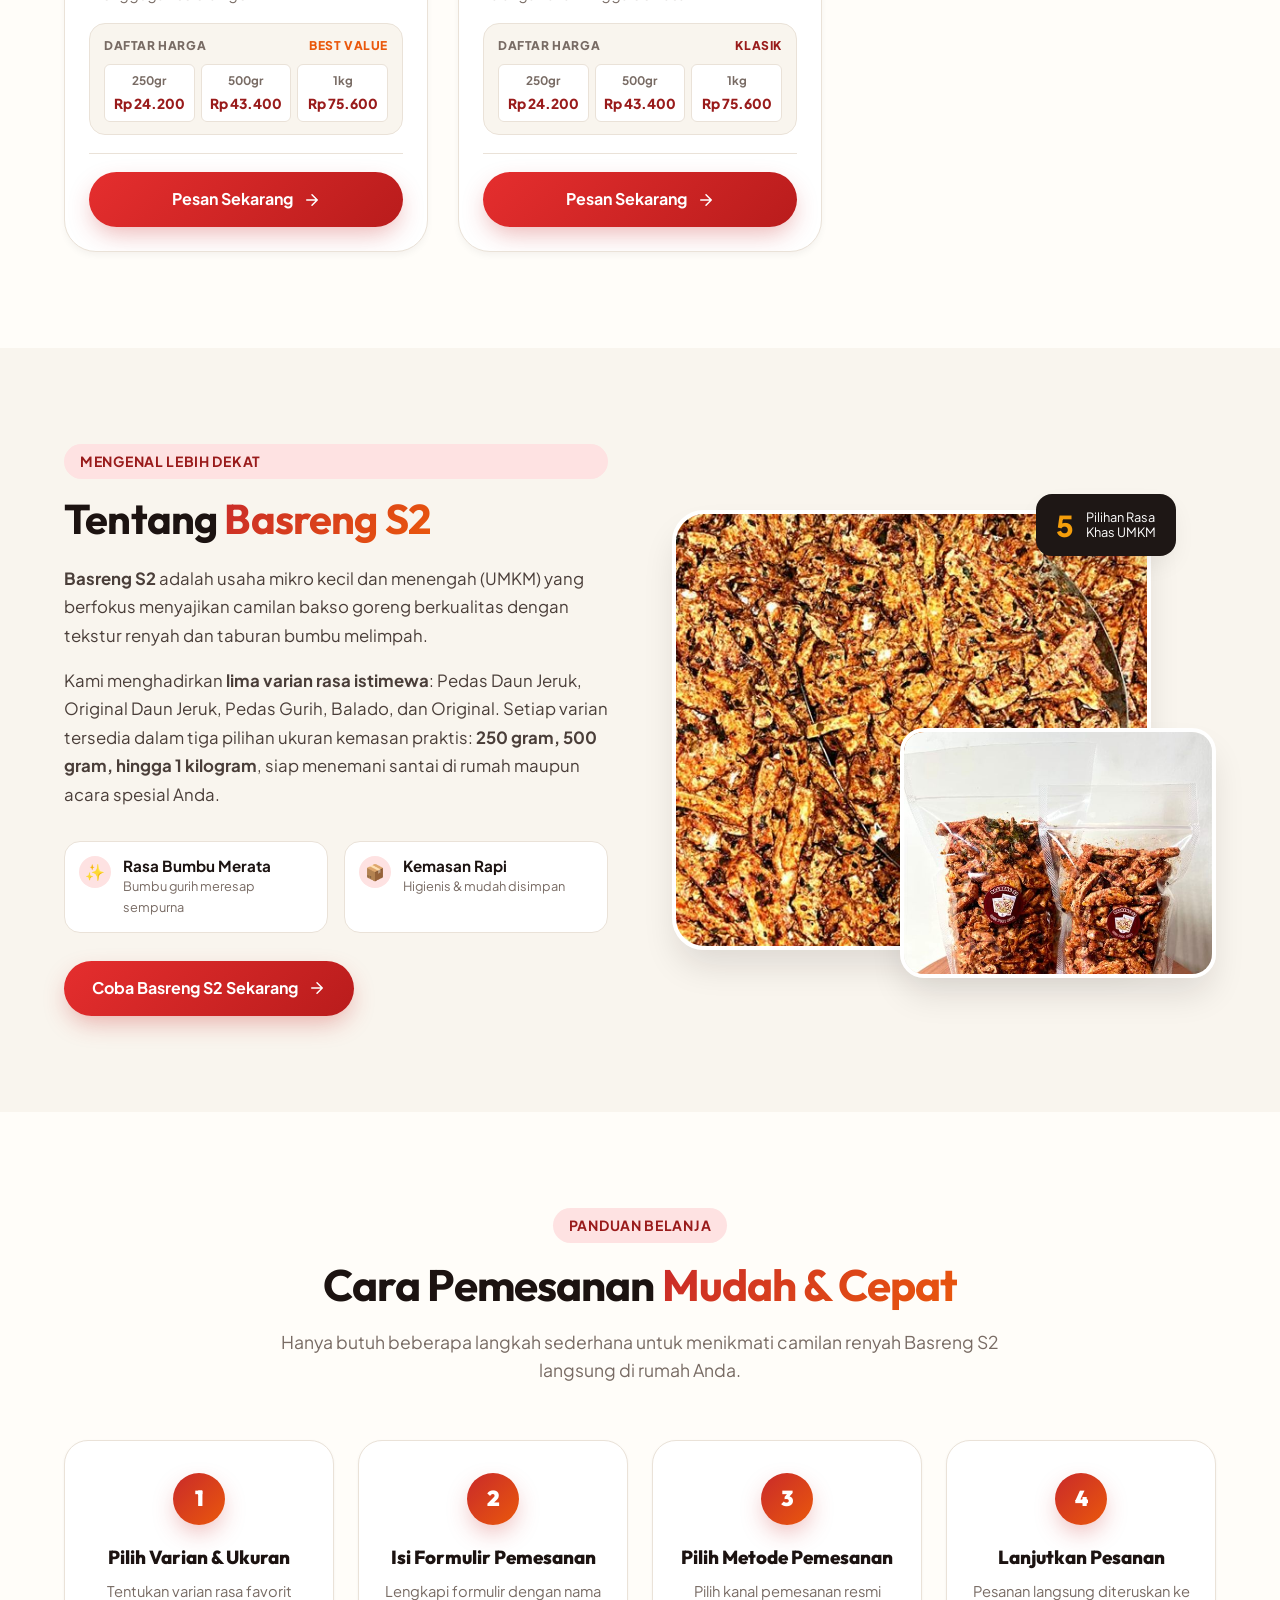
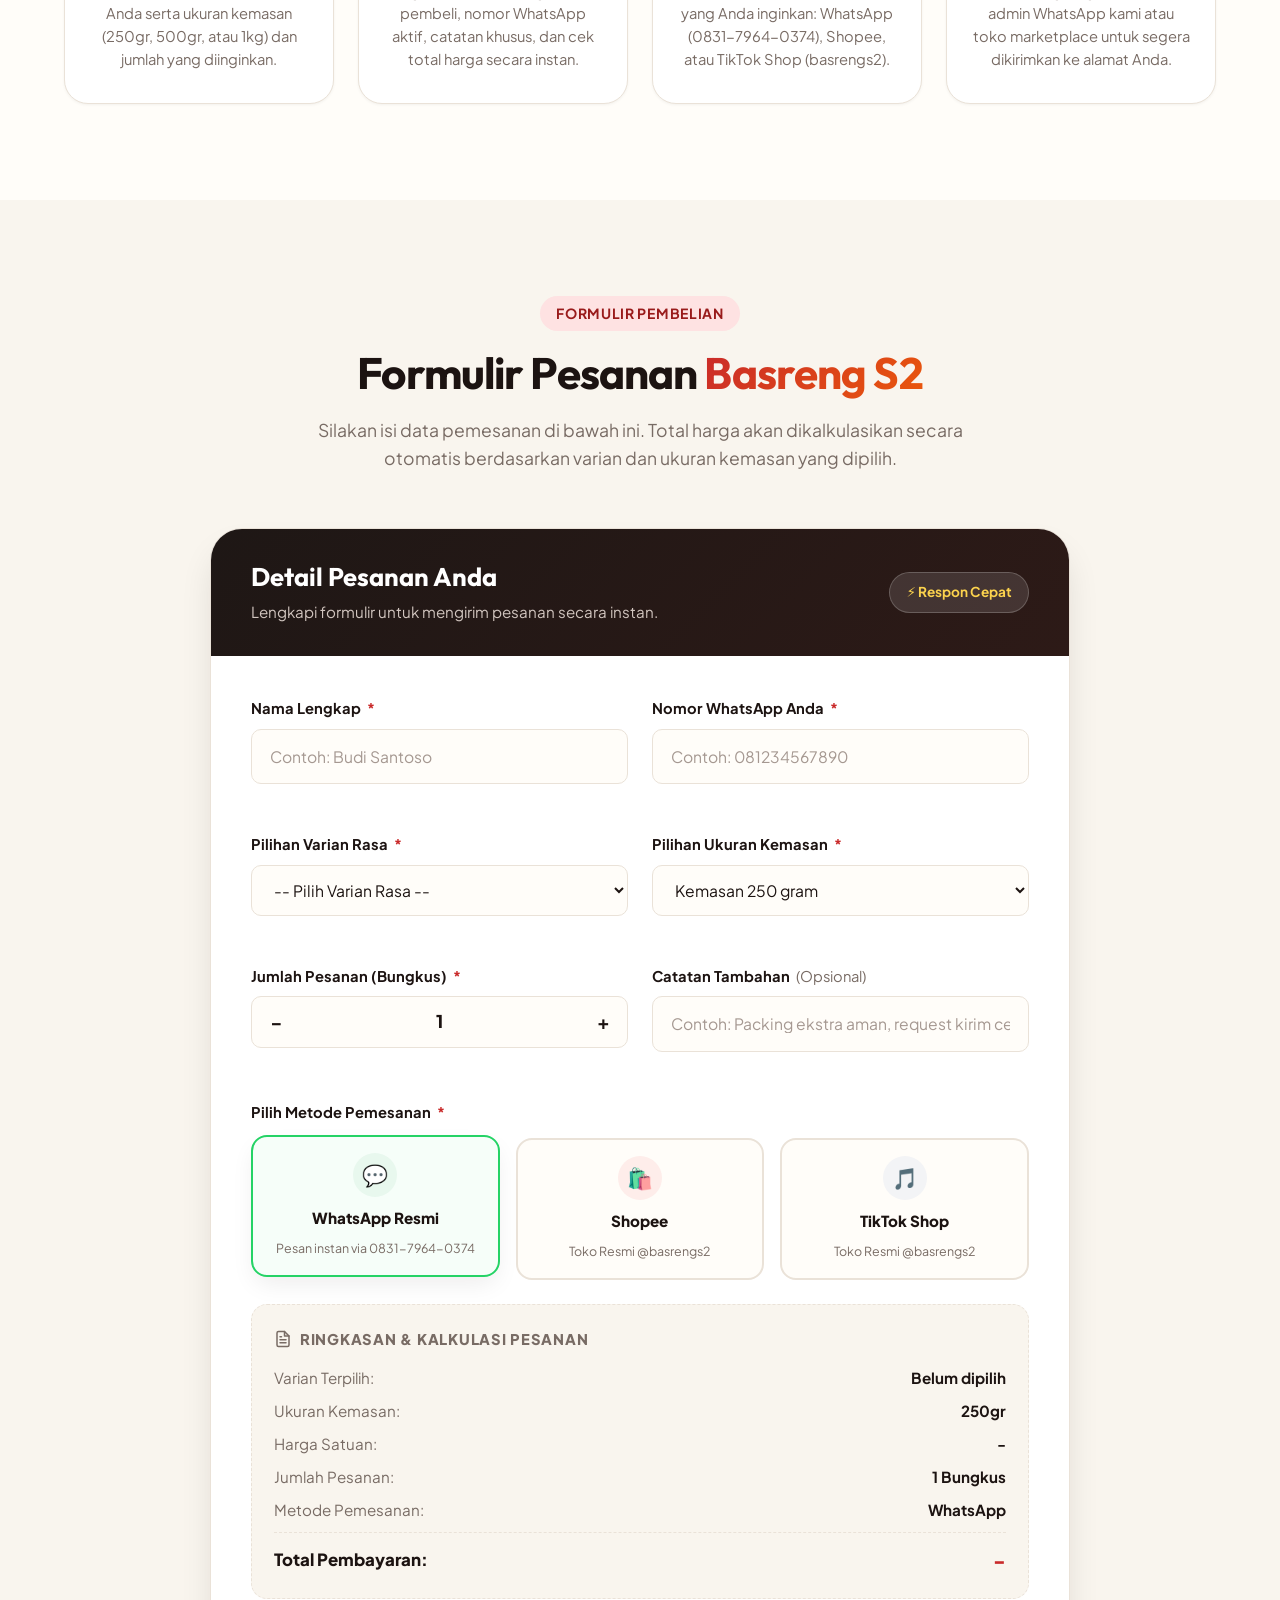
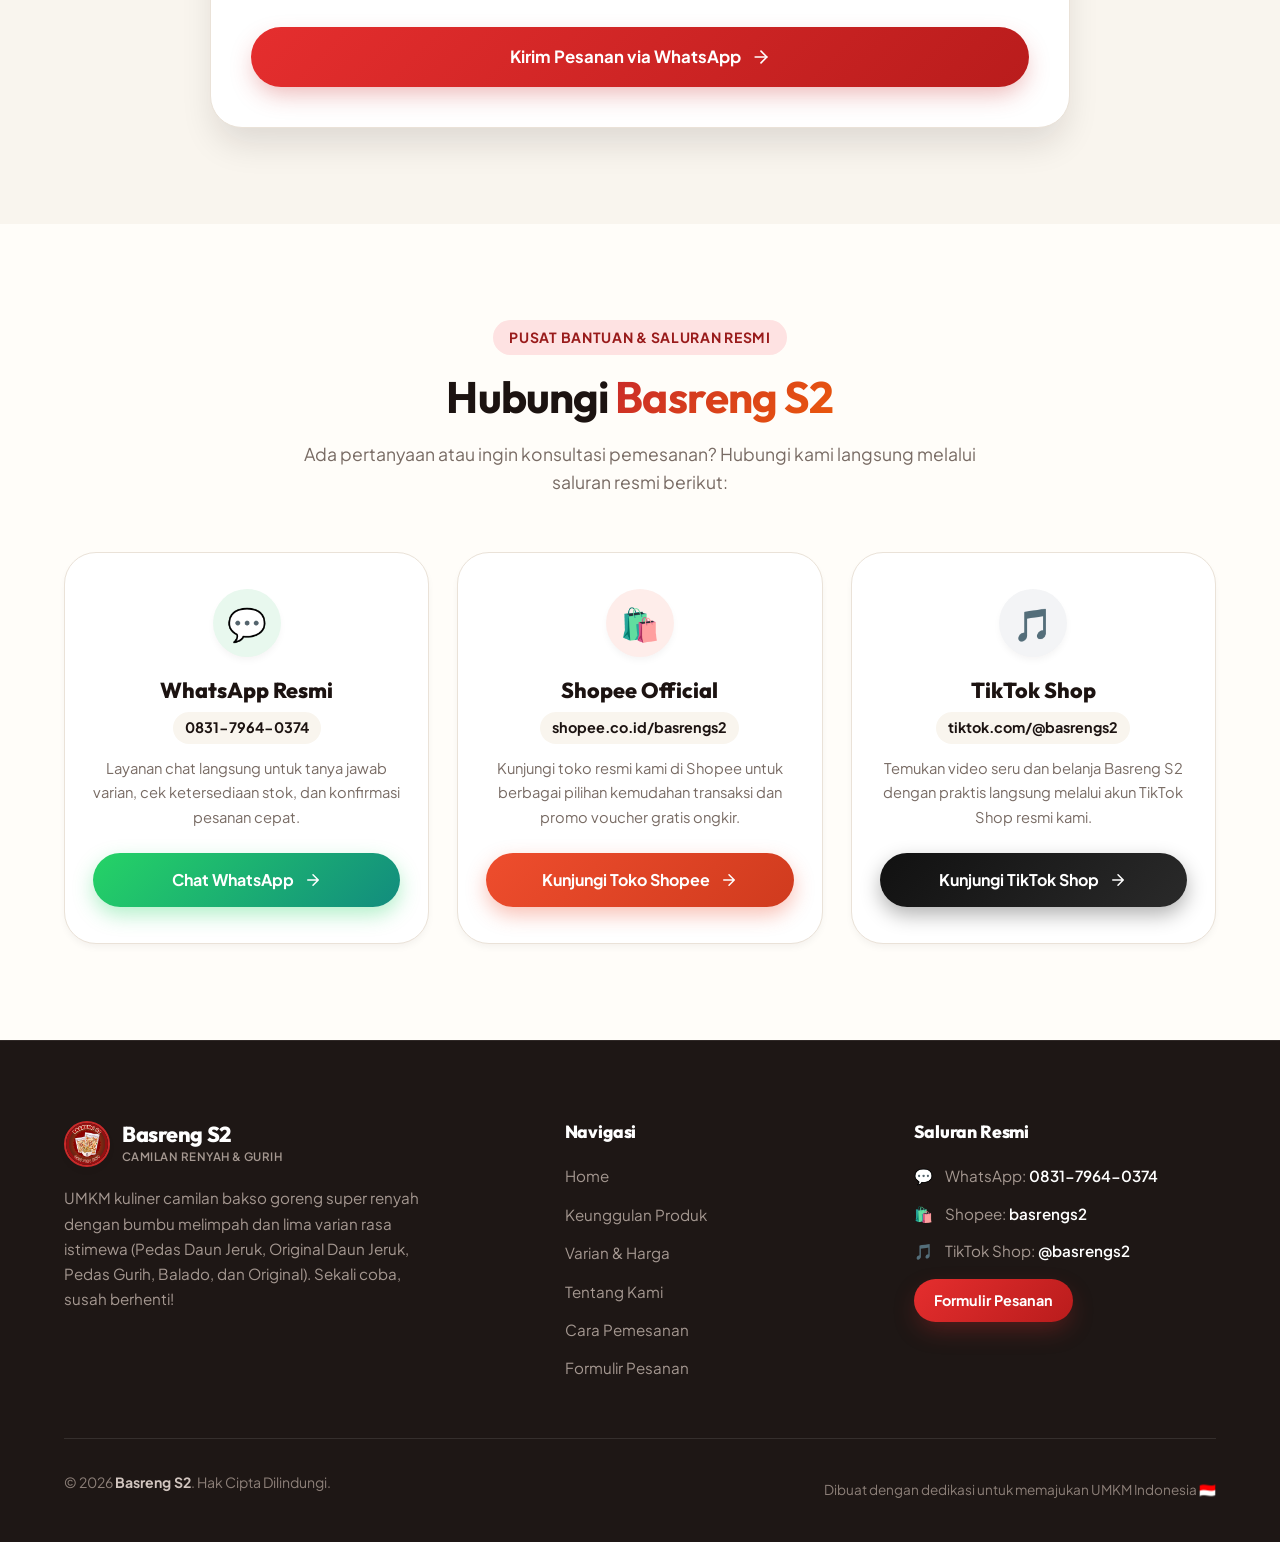
==== commit 9b0abf0f: "Revert "tambah ig" This reverts commit cb092089fdf33a82825bc1055bb4c48225510a0f." ====
--- a/index.html
+++ b/index.html
@@ -67,8 +67,7 @@
         },
         "sameAs": [
           "https://shopee.co.id/basrengs2",
-          "https://www.tiktok.com/@basrengs2",
-          "https://www.instagram.com/basrengs2.bandung/"
+          "https://www.tiktok.com/@basrengs2"
         ]
       },
       {
@@ -872,24 +871,8 @@
             </button>
           </div>
 
-          <!-- Instagram Card -->
-          <div class="contact-card card-ig reveal-fade-up delay-200">
-            <div class="contact-icon-wrapper">
-              📸
-            </div>
-            <h3 class="contact-channel-title">Instagram Official</h3>
-            <span class="contact-channel-handle">@basrengs2.bandung</span>
-            <p class="contact-channel-info">
-              Ikuti kabar terbaru, promo seru, dan keseruan penikmat basreng lainnya di akun resmi Instagram kami.
-            </p>
-            <button type="button" class="btn btn-instagram btn-block" id="btn-contact-ig">
-              <span>Buka Instagram</span>
-              <svg width="18" height="18" viewBox="0 0 24 24" fill="none" stroke="currentColor" stroke-width="2" stroke-linecap="round" stroke-linejoin="round"><path d="M5 12h14M12 5l7 7-7 7"/></svg>
-            </button>
-          </div>
-
           <!-- Shopee Card -->
-          <div class="contact-card card-shopee reveal-fade-up delay-300">
+          <div class="contact-card card-shopee reveal-fade-up delay-200">
             <div class="contact-icon-wrapper">
               🛍️
             </div>
@@ -905,7 +888,7 @@
           </div>
 
           <!-- TikTok Shop Card -->
-          <div class="contact-card card-tiktok reveal-fade-up delay-400">
+          <div class="contact-card card-tiktok reveal-fade-up delay-300">
             <div class="contact-icon-wrapper">
               🎵
             </div>
@@ -967,10 +950,6 @@
             <span>WhatsApp: <a href="https://wa.me/6283179640374" target="_blank" rel="noopener noreferrer">0831-7964-0374</a></span>
           </div>
           <div class="footer-contact-item">
-            <span>📸</span>
-            <span>Instagram: <a href="https://www.instagram.com/basrengs2.bandung/" target="_blank" rel="noopener noreferrer">@basrengs2.bandung</a></span>
-          </div>
-          <div class="footer-contact-item">
             <span>🛍️</span>
             <span>Shopee: <a href="https://shopee.co.id/basrengs2" target="_blank" rel="noopener noreferrer">basrengs2</a></span>
           </div>
--- a/css/style.css
+++ b/css/style.css
@@ -280,17 +280,6 @@
   background: linear-gradient(135deg, #222222 0%, #000000 100%);
   transform: translateY(-2px);
   box-shadow: 0 12px 24px rgba(0, 0, 0, 0.4);
-}
-
-.btn-instagram {
-  background: linear-gradient(135deg, #F58529 0%, #DD2A7B 50%, #8134AF 100%);
-  color: #FFFFFF;
-  box-shadow: 0 8px 20px rgba(221, 42, 123, 0.35);
-}
-
-.btn-instagram:hover {
-  transform: translateY(-2px);
-  box-shadow: 0 12px 24px rgba(221, 42, 123, 0.45);
 }
 
 .btn-sm {
@@ -1421,8 +1410,8 @@
    ========================================================================== */
 .contact-grid {
   display: grid;
-  grid-template-columns: repeat(4, 1fr);
-  gap: 24px;
+  grid-template-columns: repeat(3, 1fr);
+  gap: 28px;
 }
 
 .contact-card {
@@ -1468,11 +1457,6 @@
 .contact-card.card-tiktok .contact-icon-wrapper {
   background: #F3F4F6;
   color: #111111;
-}
-
-.contact-card.card-ig .contact-icon-wrapper {
-  background: linear-gradient(135deg, rgba(245, 133, 41, 0.15) 0%, rgba(221, 42, 123, 0.15) 50%, rgba(129, 52, 175, 0.15) 100%);
-  color: #DD2A7B;
 }
 
 .contact-channel-title {
@@ -1856,10 +1840,6 @@
   }
 
   .steps-grid {
-    grid-template-columns: repeat(2, 1fr);
-  }
-
-  .contact-grid {
     grid-template-columns: repeat(2, 1fr);
   }
 
